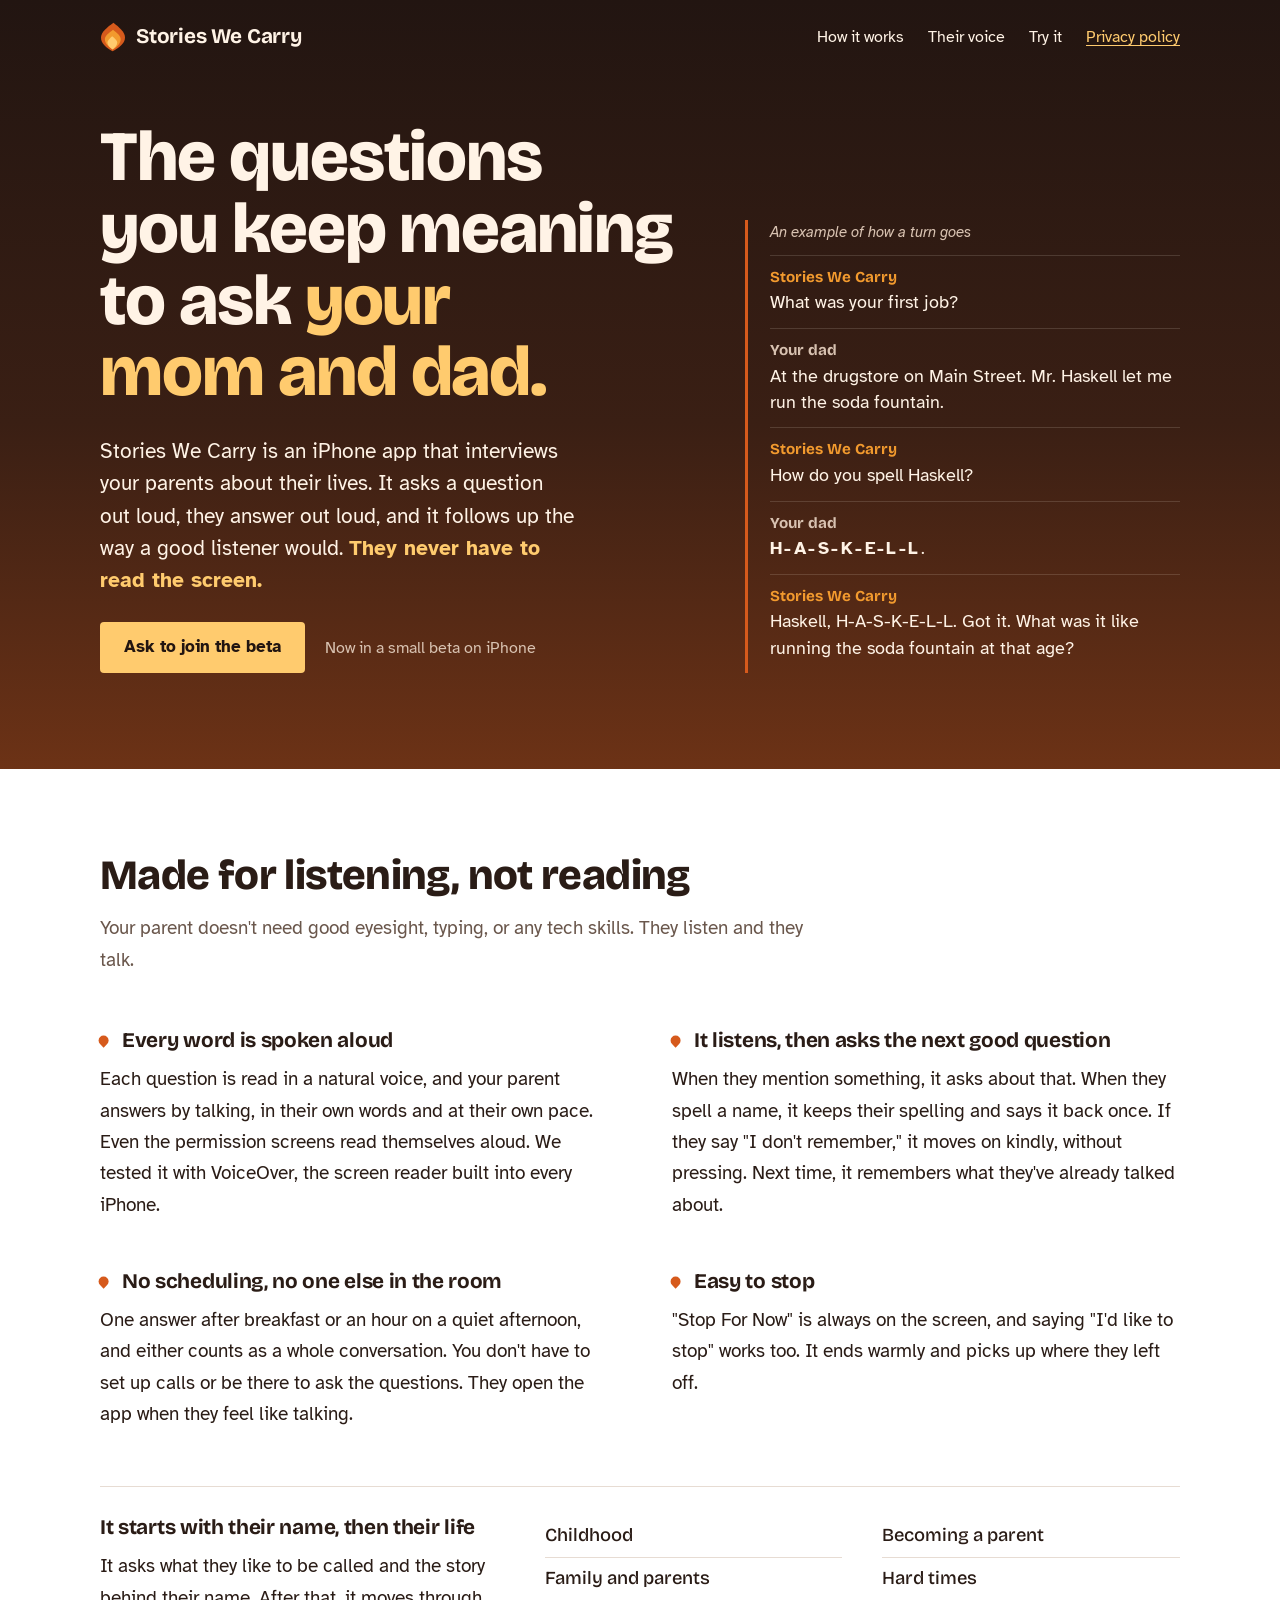
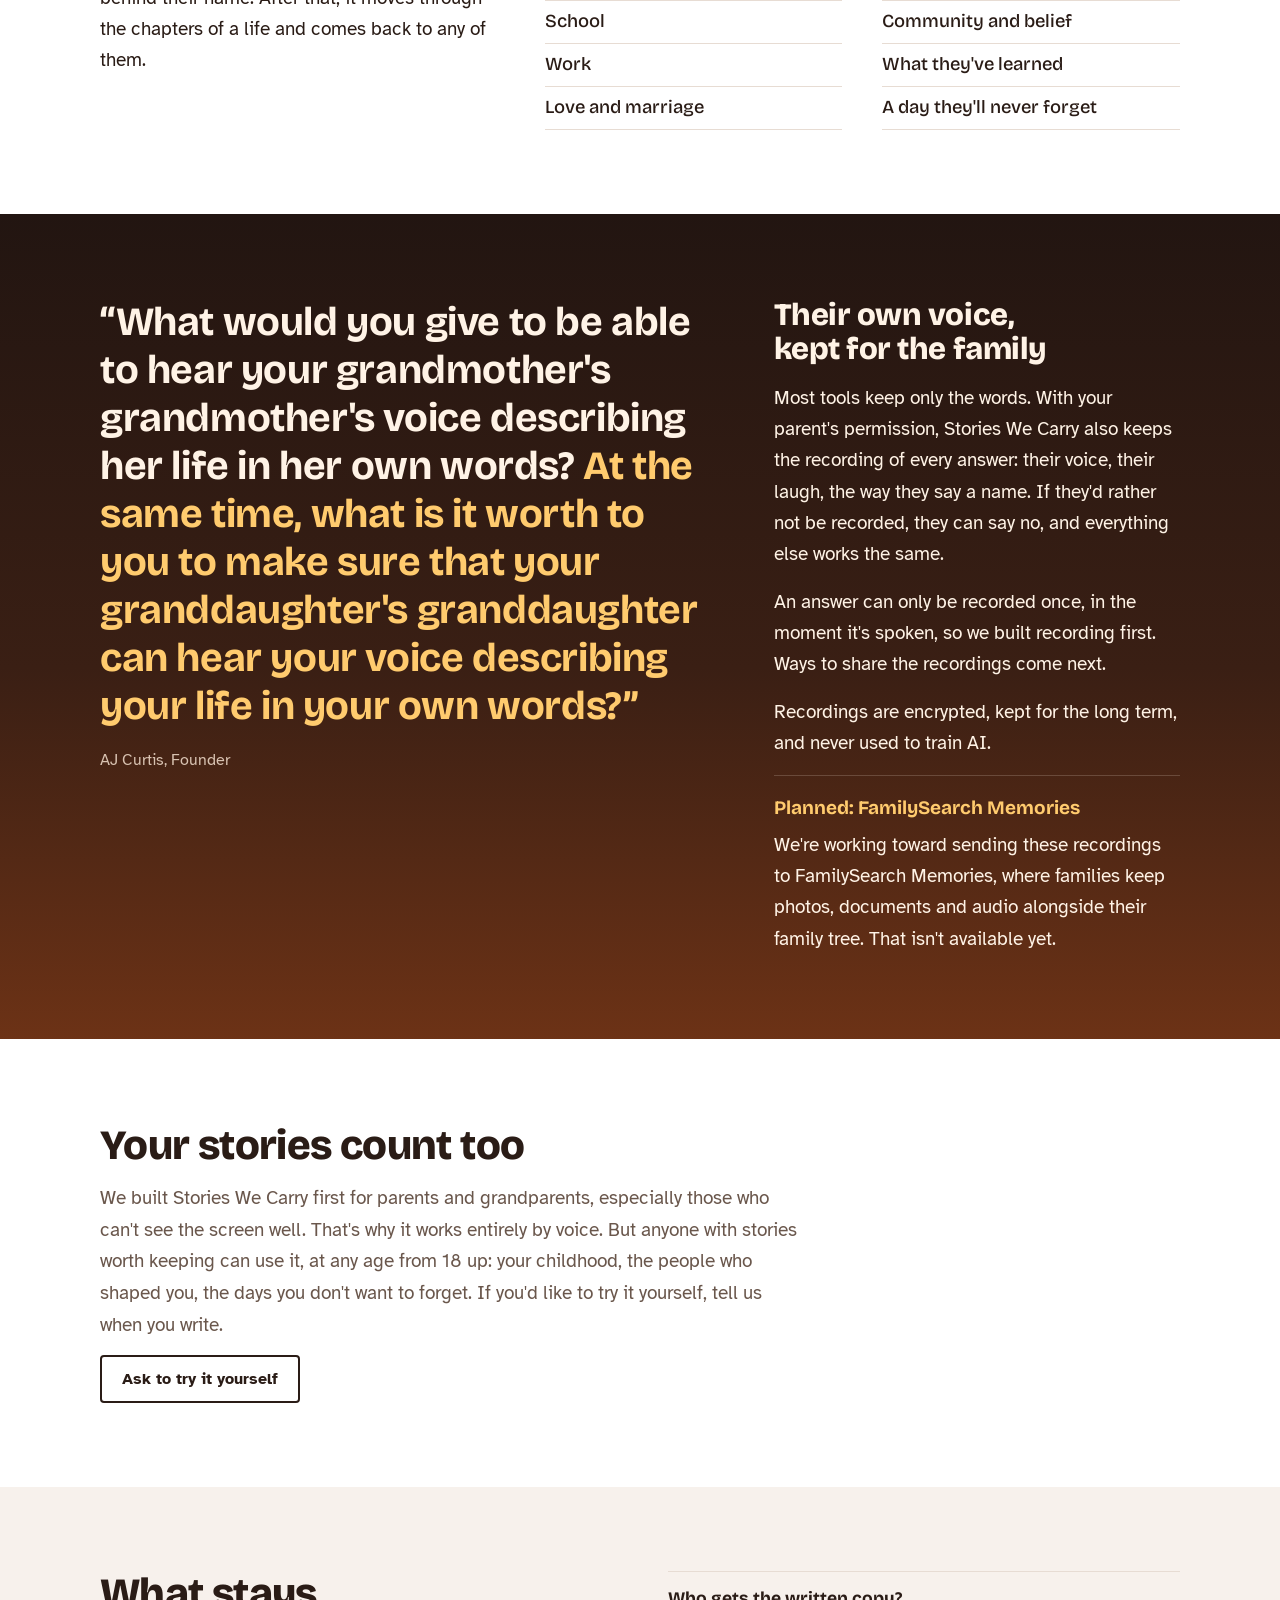
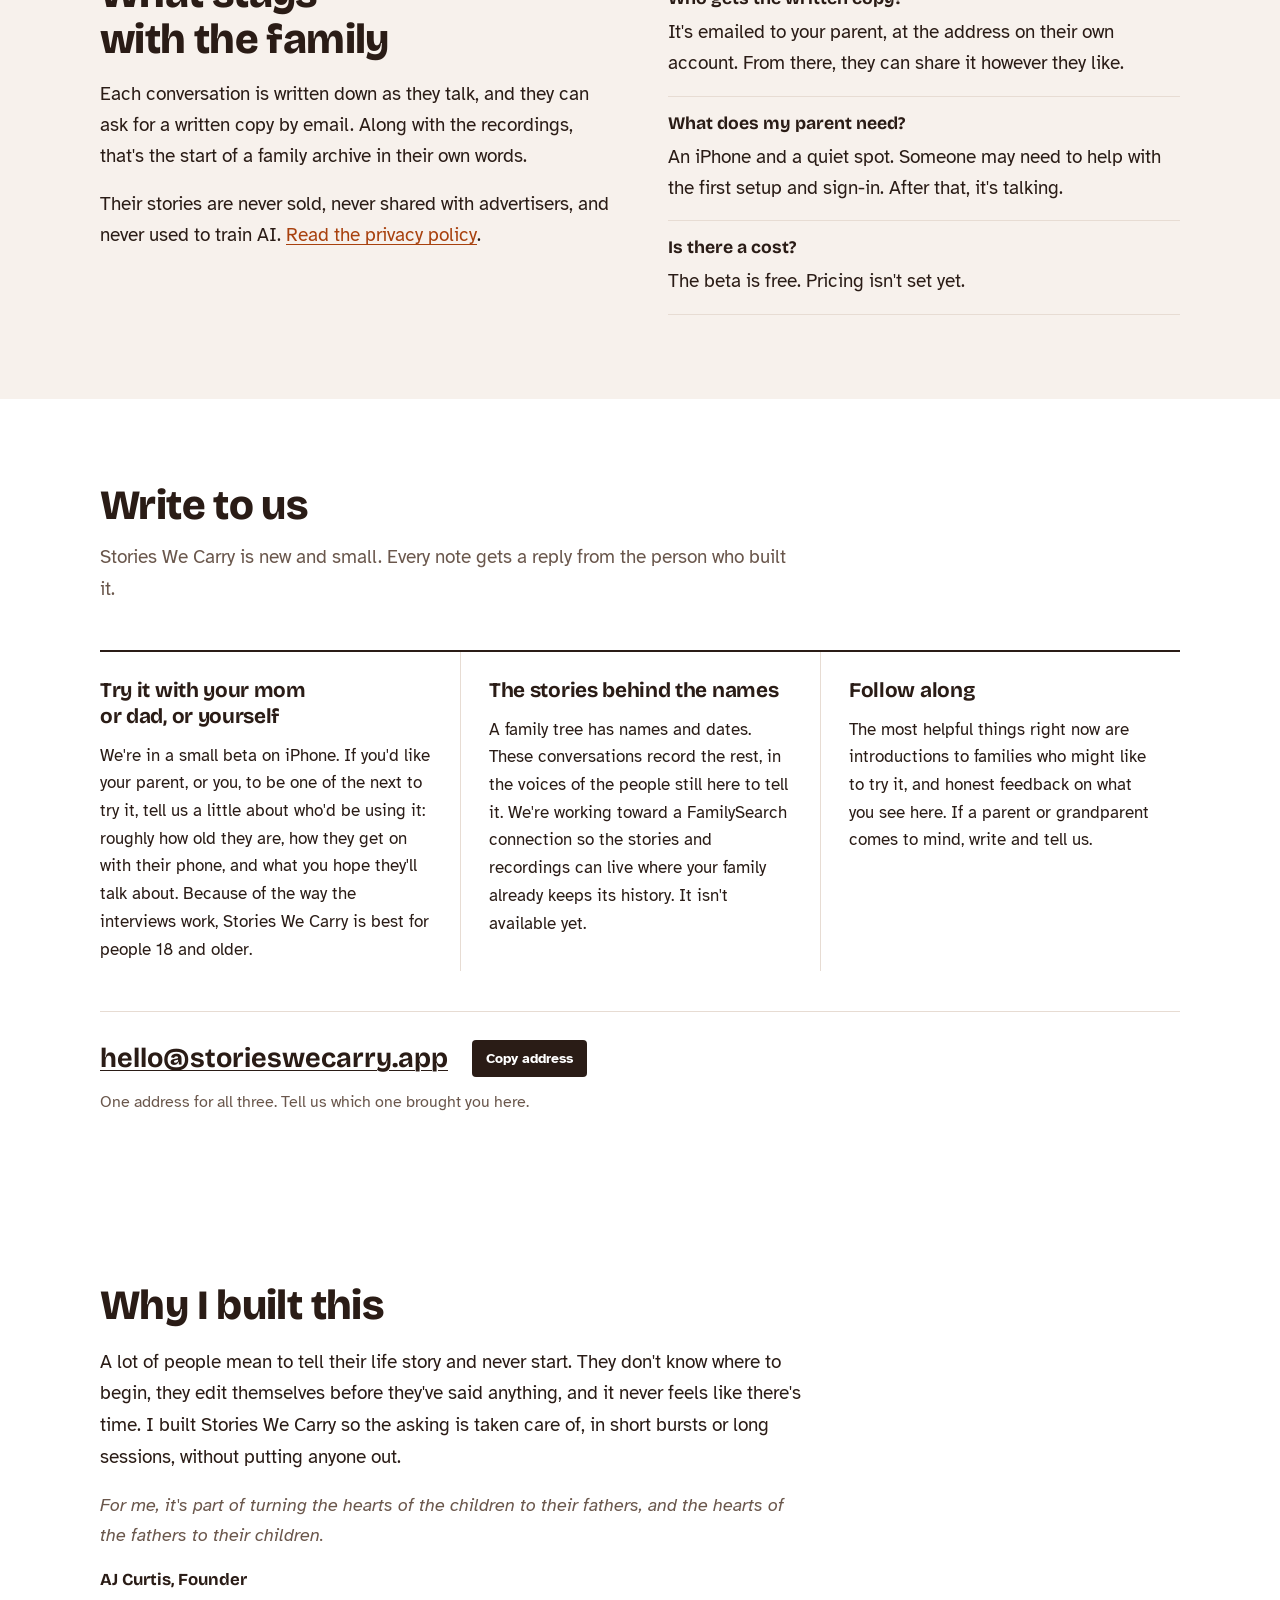
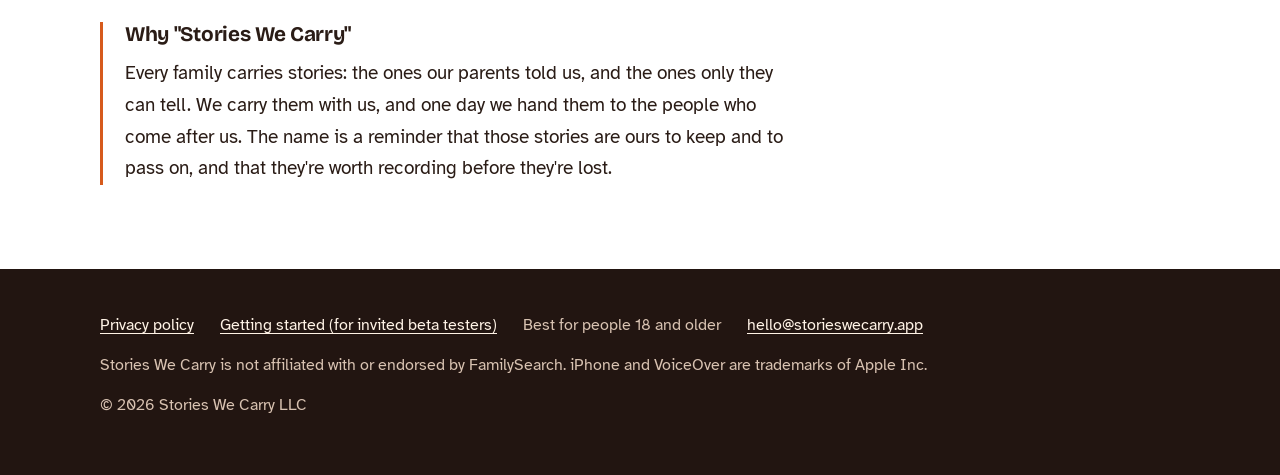
==== index.html @ 987101bb "/start: invitation-first notice at the top; Step 1 waits for the invite; landing link says 'invited'" ====
<!DOCTYPE html>
<html lang="en">
<head>
<meta charset="UTF-8">
<meta name="viewport" content="width=device-width, initial-scale=1, viewport-fit=cover">
<title>Stories We Carry</title>
<meta name="description" content="Stories We Carry is an iPhone app that interviews your parents about their lives, out loud. They answer by talking, and it keeps their stories, and with permission their voice, for the family.">
<meta property="og:title" content="Stories We Carry">
<meta property="og:description" content="Stories We Carry is an iPhone app that interviews your parents about their lives, out loud. They answer by talking, and it keeps their stories, and with permission their voice, for the family.">
<meta property="og:url" content="https://storieswecarry.app/">
<meta property="og:type" content="website">
<meta property="og:site_name" content="Stories We Carry">
<meta property="og:image" content="https://storieswecarry.app/assets/og-image.png">
<meta property="og:image:width" content="1024">
<meta property="og:image:height" content="1024">
<meta property="og:image:alt" content="The Stories We Carry flame">
<meta name="twitter:card" content="summary">
<link rel="apple-touch-icon" href="/assets/og-image.png">
<meta name="theme-color" content="#221511">
<link rel="icon" href="data:image/svg+xml,%3Csvg%20xmlns%3D%22http%3A//www.w3.org/2000/svg%22%20viewBox%3D%220%200%2060%2070%22%3E%3Cpath%20d%3D%22M31%202%20C44%2012%2058%2024%2058%2036%20C58%2050%2044%2060%2029%2068%20C14%2060%202%2050%202%2036%20C2%2024%2017%2012%2031%202Z%22%20fill%3D%22%23D65A1C%22/%3E%3Cpath%20d%3D%22M30%2018%20C39%2025%2048%2032%2048%2040%20C48%2050%2039%2058%2030%2064%20C20%2058%2011%2050%2011%2040%20C11%2032%2021%2025%2030%2018Z%22%20fill%3D%22%23F29A2E%22/%3E%3Cpath%20d%3D%22M28%2033%20C34%2038%2040%2043%2040%2048%20C40%2055%2034%2060%2029%2064%20C23%2060%2017%2055%2017%2048%20C17%2043%2023%2038%2028%2033Z%22%20fill%3D%22%23FFCB6E%22/%3E%3C/svg%3E">
<link rel="preconnect" href="https://fonts.googleapis.com">
<link rel="preconnect" href="https://fonts.gstatic.com" crossorigin>
<link rel="stylesheet" href="https://fonts.googleapis.com/css2?family=Atkinson+Hyperlegible:ital,wght@0,400;0,700;1,400&family=Bricolage+Grotesque:opsz,wght@12..96,500;12..96,700;12..96,800&display=swap">
<link rel="stylesheet" href="/assets/site.css">
</head>
<body>
<a class="skip" href="#main">Skip to main content</a>

<div class="hero dark">
  <header class="top">
    <div class="shell">
      <a class="wordmark" href="https://storieswecarry.app/">
        <svg viewBox="0 0 60 70" aria-hidden="true"><path d="M31 2 C44 12 58 24 58 36 C58 50 44 60 29 68 C14 60 2 50 2 36 C2 24 17 12 31 2Z" fill="#D65A1C"/><path d="M30 18 C39 25 48 32 48 40 C48 50 39 58 30 64 C20 58 11 50 11 40 C11 32 21 25 30 18Z" fill="#F29A2E"/><path d="M28 33 C34 38 40 43 40 48 C40 55 34 60 29 64 C23 60 17 55 17 48 C17 43 23 38 28 33Z" fill="#FFCB6E"/></svg>
        Stories We Carry
      </a>
      <nav aria-label="Site">
        <ul>
          <li><a href="#how">How it works</a></li>
          <li><a href="#voice">Their voice</a></li>
          <li><a href="#try-it">Try it</a></li>
          <li><a class="privacy" href="https://storieswecarry.app/privacy/">Privacy policy</a></li>
        </ul>
      </nav>
    </div>
  </header>

  <section class="shell body" aria-labelledby="hero-h">
    <div class="hero-copy">
      <h1 id="hero-h">The questions you keep meaning to ask <em>your mom and dad.</em></h1>
      <p class="lede">Stories We Carry is an iPhone app that interviews your parents about their lives. It asks a question out loud, they answer out loud, and it follows up the way a good listener would. <strong>They never have to read the screen.</strong></p>
      <div class="cta-row">
        <a class="btn" href="#try-it">Ask to join the beta</a>
        <span class="aside">Now in a small beta on iPhone</span>
      </div>
    </div>

    <figure class="exchange" aria-label="An example of how a conversation goes">
      <figcaption class="cap">An example of how a turn goes</figcaption>
      <div class="turn app"><span class="who">Stories We Carry</span><p class="said">What was your first job?</p></div>
      <div class="turn"><span class="who">Your dad</span><p class="said">At the drugstore on Main Street. Mr. Haskell let me run the soda fountain.</p></div>
      <div class="turn app"><span class="who">Stories We Carry</span><p class="said">How do you spell Haskell?</p></div>
      <div class="turn"><span class="who">Your dad</span><p class="said"><span class="spell">H-A-S-K-E-L-L</span>.</p></div>
      <div class="turn app"><span class="who">Stories We Carry</span><p class="said">Haskell, H-A-S-K-E-L-L. Got it. What was it like running the soda fountain at that age?</p></div>
    </figure>
  </section>
</div>

<main id="main">
  <section class="block" id="how" aria-labelledby="how-h">
    <div class="shell">
      <div class="intro">
        <h2 id="how-h">Made for listening, not reading</h2>
        <p>Your parent doesn't need good eyesight, typing, or any tech skills. They listen and they talk.</p>
      </div>
      <div class="features">
        <div class="feature">
          <h3>Every word is spoken aloud</h3>
          <p>Each question is read in a natural voice, and your parent answers by talking, in their own words and at their own pace. Even the permission screens read themselves aloud. We tested it with VoiceOver, the screen reader built into every iPhone.</p>
        </div>
        <div class="feature">
          <h3>It listens, then asks the next good question</h3>
          <p>When they mention something, it asks about that. When they spell a name, it keeps their spelling and says it back once. If they say "I don't remember," it moves on kindly, without pressing. Next time, it remembers what they've already talked about.</p>
        </div>
        <div class="feature">
          <h3>No scheduling, no one else in the room</h3>
          <p>One answer after breakfast or an hour on a quiet afternoon, and either counts as a whole conversation. You don't have to set up calls or be there to ask the questions. They open the app when they feel like talking.</p>
        </div>
        <div class="feature">
          <h3>Easy to stop</h3>
          <p>"Stop For Now" is always on the screen, and saying "I'd like to stop" works too. It ends warmly and picks up where they left off.</p>
        </div>
      </div>
      <div class="topics">
        <div>
          <h3>It starts with their name, then their life</h3>
          <p>It asks what they like to be called and the story behind their name. After that, it moves through the chapters of a life and comes back to any of them.</p>
        </div>
        <ol aria-label="Conversation topics">
          <li>Childhood</li><li>Family and parents</li><li>School</li><li>Work</li><li>Love and marriage</li><li>Becoming a parent</li><li>Hard times</li><li>Community and belief</li><li>What they've learned</li><li>A day they'll never forget</li>
        </ol>
      </div>
    </div>
  </section>

  <section class="block voice dark" id="voice" aria-labelledby="voice-h">
    <div class="shell">
      <blockquote>
        <p>&ldquo;What would you give to be able to hear your grandmother's grandmother's voice describing her life in her own words? <span>At the same time, what is it worth to you to make sure that your granddaughter's granddaughter can hear your voice describing your life in your own words?&rdquo;</span></p>
        <cite>AJ Curtis, Founder</cite>
      </blockquote>
      <div class="facts">
        <h2 id="voice-h">Their own voice, kept for the family</h2>
        <p>Most tools keep only the words. With your parent's permission, Stories We Carry also keeps the recording of every answer: their voice, their laugh, the way they say a name. If they'd rather not be recorded, they can say no, and everything else works the same.</p>
        <p>An answer can only be recorded once, in the moment it's spoken, so we built recording first. Ways to share the recordings come next.</p>
        <p>Recordings are encrypted, kept for the long term, and never used to train AI.</p>
        <div class="planned">
          <strong>Planned: FamilySearch Memories</strong>
          <p>We're working toward sending these recordings to FamilySearch Memories, where families keep photos, documents and audio alongside their family tree. That isn't available yet.</p>
        </div>
      </div>
    </div>
  </section>

  <section class="block yours" aria-labelledby="yours-h">
    <div class="shell">
      <div class="intro">
        <h2 id="yours-h">Your stories count too</h2>
        <p>We built Stories We Carry first for parents and grandparents, especially those who can't see the screen well. That's why it works entirely by voice. But anyone with stories worth keeping can use it, at any age from 18 up: your childhood, the people who shaped you, the days you don't want to forget. If you'd like to try it yourself, tell us when you write.</p>
        <p><a class="btn-line" href="#try-it">Ask to try it yourself</a></p>
      </div>
    </div>
  </section>

  <section class="block band-warm" aria-labelledby="keep-h">
    <div class="shell split">
      <div>
        <h2 id="keep-h">What stays with the family</h2>
        <p>Each conversation is written down as they talk, and they can ask for a written copy by email. Along with the recordings, that's the start of a family archive in their own words.</p>
        <p>Their stories are never sold, never shared with advertisers, and never used to train AI. <a href="https://storieswecarry.app/privacy/">Read the privacy policy</a>.</p>
      </div>
      <dl class="faq">
        <div><dt>Who gets the written copy?</dt><dd>It's emailed to your parent, at the address on their own account. From there, they can share it however they like.</dd></div>
        <div><dt>What does my parent need?</dt><dd>An iPhone and a quiet spot. Someone may need to help with the first setup and sign-in. After that, it's talking.</dd></div>
        <div><dt>Is there a cost?</dt><dd>The beta is free. Pricing isn't set yet.</dd></div>
      </dl>
    </div>
  </section>

  <section class="block" aria-labelledby="join-h">
    <div class="shell">
      <div class="intro">
        <h2 id="join-h">Write to us</h2>
        <p>Stories We Carry is new and small. Every note gets a reply from the person who built it.</p>
      </div>
      <div class="audiences">
        <article class="aud" id="try-it" aria-labelledby="try-h">
          <h3 id="try-h">Try it with your mom or dad, or yourself</h3>
          <p>We're in a small beta on iPhone. If you'd like your parent, or you, to be one of the next to try it, tell us a little about who'd be using it: roughly how old they are, how they get on with their phone, and what you hope they'll talk about. Because of the way the interviews work, Stories We Carry is best for people 18 and older.</p>
        </article>
        <article class="aud" id="family-history" aria-labelledby="fh-h">
          <h3 id="fh-h">The stories behind the names</h3>
          <p>A family tree has names and dates. These conversations record the rest, in the voices of the people still here to tell it. We're working toward a FamilySearch connection so the stories and recordings can live where your family already keeps its history. It isn't available yet.</p>
        </article>
        <article class="aud" id="follow-along" aria-labelledby="fa-h">
          <h3 id="fa-h">Follow along</h3>
          <p>The most helpful things right now are introductions to families who might like to try it, and honest feedback on what you see here. If a parent or grandparent comes to mind, write and tell us.</p>
        </article>
      </div>
      <div class="contact">
        <a class="addr" href="mailto:hello@storieswecarry.app">hello@storieswecarry.app</a>
        <button type="button" class="copy" id="copy-hello" data-copy="hello@storieswecarry.app">Copy address</button>
        <p class="hint">One address for all three. Tell us which one brought you here.</p>
      </div>
    </div>
  </section>

  <section class="block" aria-labelledby="why-h">
    <div class="shell">
      <div class="note">
        <h2 id="why-h">Why I built this</h2>
        <p>A lot of people mean to tell their life story and never start. They don't know where to begin, they edit themselves before they've said anything, and it never feels like there's time. I built Stories We Carry so the asking is taken care of, in short bursts or long sessions, without putting anyone out.</p>
        <p class="faith">For me, it's part of turning the hearts of the children to their fathers, and the hearts of the fathers to their children.</p>
        <p class="sig">AJ Curtis, Founder</p>
        <div class="name">
          <h3>Why "Stories We Carry"</h3>
          <p>Every family carries stories: the ones our parents told us, and the ones only they can tell. We carry them with us, and one day we hand them to the people who come after us. The name is a reminder that those stories are ours to keep and to pass on, and that they're worth recording before they're lost.</p>
        </div>
      </div>
    </div>
  </section>
</main>

<footer class="site">
  <div class="shell">
    <ul>
      <li><a href="https://storieswecarry.app/privacy/">Privacy policy</a></li>
      <li><a href="https://storieswecarry.app/start/">Getting started (for invited beta testers)</a></li>
      <li>Best for people 18 and older</li>
      <li><a href="mailto:hello@storieswecarry.app">hello@storieswecarry.app</a></li>
    </ul>
    <p>Stories We Carry is not affiliated with or endorsed by FamilySearch. iPhone and VoiceOver are trademarks of Apple Inc.</p>
    <p>© 2026 Stories We Carry LLC</p>
  </div>
</footer>

<script>
(function(){
  document.querySelectorAll('.copy').forEach(function(btn){
    btn.addEventListener('click',function(){
      var text=btn.getAttribute('data-copy');
      function ok(){btn.textContent='Copied';btn.setAttribute('data-done','');setTimeout(function(){btn.textContent='Copy address';btn.removeAttribute('data-done');},2000);}
      function fail(){var a=btn.parentNode.querySelector('.addr');if(!a)return;var r=document.createRange();r.selectNodeContents(a);var s=window.getSelection();s.removeAllRanges();s.addRange(r);btn.textContent='Selected';}
      try{if(navigator.clipboard&&navigator.clipboard.writeText){navigator.clipboard.writeText(text).then(ok,fail);}else{fail();}}catch(e){fail();}
    });
  });
})();
</script>
</body>
</html>
---- assets/site.css ----
/* Layout: the app icon's world. Dark ember bands (hero, voice, footer) around plain white reading sections; one committed look in every theme. */
:root{
  --espresso:#221511; --rust:#8E3F17; --ember:#D65A1C; --amber:#F29A2E; --glow:#FFCB6E;
  --paper:#FFFFFF; --ink:#2A1C16; --muted:#6A574C; --rule:#E7DCD3; --warm:#F7F1EC;
  --on-dark:#FFF3E6; --on-dark-muted:#D8C2B1; --link:#A8410E;
  --display:"Bricolage Grotesque","Avenir Next","Segoe UI",system-ui,sans-serif;
  --body:"Atkinson Hyperlegible",system-ui,-apple-system,"Segoe UI",sans-serif;
  color-scheme:light;
}
*{box-sizing:border-box}
html{scroll-behavior:smooth}
body{margin:0;background:var(--paper);color:var(--ink);font:400 1.1875rem/1.65 var(--body);-webkit-text-size-adjust:100%}
a{color:var(--link);text-underline-offset:3px;text-decoration-thickness:1px}
a:hover{text-decoration-thickness:2px}
:focus-visible{outline:3px solid var(--amber);outline-offset:3px;border-radius:3px}
h1,h2,h3{font-family:var(--display);margin:0;text-wrap:balance;letter-spacing:-.015em;color:var(--ink)}
h1{font-size:clamp(2.5rem,6vw,4.4rem);line-height:1.02;font-weight:800}
h2{font-size:clamp(1.8rem,3.4vw,2.6rem);line-height:1.1;font-weight:800}
h3{font-size:1.3rem;line-height:1.25;font-weight:700}
p{margin:0}
.skip{position:absolute;left:16px;top:-60px;background:var(--glow);color:var(--espresso);padding:10px 14px;border-radius:4px;font-weight:700;z-index:10}
.skip:focus{top:12px}
.shell{max-width:1120px;margin:0 auto;padding-inline:20px}
section.block{padding-block:84px}

/* dark bands take the icon's gradient */
.dark{background:linear-gradient(180deg,var(--espresso) 0%,#3A1F14 55%,var(--rust) 130%);color:var(--on-dark)}
.dark h1,.dark h2,.dark h3{color:var(--on-dark)}
.dark a{color:var(--glow)}

/* header sits inside the hero band */
header.top .shell{display:flex;flex-wrap:wrap;align-items:center;justify-content:space-between;gap:14px 28px;padding-block:22px}
.wordmark{display:inline-flex;align-items:center;gap:10px;font:700 1.3rem/1 var(--display);color:var(--on-dark);text-decoration:none;letter-spacing:-.01em}
.dark a.wordmark{color:var(--on-dark)}
.wordmark svg{width:26px;height:30px;flex:none}
nav ul{list-style:none;margin:0;padding:0;display:flex;flex-wrap:wrap;gap:6px 24px;font-size:1rem}
header.top nav a{color:var(--on-dark);text-decoration:none}
header.top nav a:hover{text-decoration:underline}
header.top nav a.privacy{color:var(--glow);text-decoration:underline}

/* hero */
.hero .shell.body{display:grid;grid-template-columns:minmax(0,1.15fr) minmax(0,.85fr);gap:56px;align-items:end;padding-block:48px 96px}
.hero-copy{display:flex;flex-direction:column;gap:26px;min-width:0}
.hero h1 em{font-style:normal;color:var(--glow)}
.lede{font-size:1.3rem;line-height:1.55;color:var(--on-dark);max-width:34ch}
.lede strong{color:var(--glow)}
.cta-row{display:flex;flex-wrap:wrap;gap:12px 20px;align-items:center}
.btn{display:inline-block;background:var(--glow);color:var(--espresso);font:700 1.05rem/1 var(--body);padding:17px 24px;border-radius:4px;text-decoration:none}
.dark a.btn{color:var(--espresso)}
.btn:hover{background:#FFD98F;text-decoration:none}
.aside{color:var(--on-dark-muted);font-size:1rem}

/* the spoken exchange: a transcript, lines ruled like a notebook */
.exchange{margin:0;display:flex;flex-direction:column;min-width:0;border-left:3px solid var(--ember);padding-left:22px}
.exchange .cap{font-size:.95rem;color:var(--on-dark-muted);font-style:italic;padding-bottom:10px}
.turn{padding-block:12px;border-top:1px solid rgba(255,243,230,.14);display:flex;flex-direction:column;gap:2px}
.who{font:700 .95rem/1.3 var(--display);color:var(--on-dark-muted)}
.app .who{color:var(--amber)}
.said{font-size:1.1rem;line-height:1.5;color:var(--on-dark)}
.spell{font-weight:700;letter-spacing:.14em}

/* how it works */
.intro{display:flex;flex-direction:column;gap:14px;max-width:44rem}
.intro p{color:var(--muted);font-size:1.2rem}
.features{display:grid;grid-template-columns:repeat(2,minmax(0,1fr));gap:48px 64px;margin-top:52px}
.feature{display:flex;flex-direction:column;gap:10px;min-width:0}
.feature h3{display:flex;gap:12px;align-items:baseline}
.feature h3::before{content:"";flex:none;width:10px;height:10px;border-radius:50% 50% 50% 0;transform:rotate(-45deg) translateY(-2px);background:var(--ember)}
.feature p{max-width:62ch}
.topics{margin-top:56px;border-top:1px solid var(--rule);padding-top:28px;display:grid;grid-template-columns:minmax(0,1fr) minmax(0,1.6fr);gap:20px 48px}
.topics > div{display:flex;flex-direction:column;gap:10px;min-width:0}
.topics p{max-width:40ch}
.topics ol{margin:0;padding:0;list-style:none;columns:2;column-gap:40px;font:500 1.15rem/1.3 var(--display)}
.topics li{padding-block:9px;border-bottom:1px solid var(--rule);break-inside:avoid}

/* voice */
.voice .shell{display:grid;grid-template-columns:minmax(0,1.2fr) minmax(0,.8fr);gap:64px;align-items:start}
.voice blockquote{margin:0;display:flex;flex-direction:column;gap:20px;min-width:0}
.voice blockquote p{font:700 clamp(1.7rem,3.3vw,2.5rem)/1.2 var(--display);color:var(--on-dark);text-wrap:pretty;letter-spacing:-.01em}
.voice blockquote p span{color:var(--glow)}
.voice cite{font:400 1rem/1.3 var(--body);font-style:normal;color:var(--on-dark-muted)}
.voice .facts{display:flex;flex-direction:column;gap:16px;min-width:0}
.voice .facts h2{font-size:clamp(1.5rem,2.6vw,1.95rem)}
.voice .facts p{color:var(--on-dark)}
.planned{border-top:1px solid rgba(255,243,230,.18);padding-top:16px;display:flex;flex-direction:column;gap:6px}
.planned strong{font-family:var(--display);color:var(--glow)}

/* archive / faq */
.split{display:grid;grid-template-columns:minmax(0,1fr) minmax(0,1fr);gap:56px}
.split > div{display:flex;flex-direction:column;gap:16px;min-width:0}
dl.faq{margin:0;display:flex;flex-direction:column}
dl.faq > div{padding-block:16px;border-top:1px solid var(--rule)}
dl.faq > div:last-child{border-bottom:1px solid var(--rule)}
dl.faq dt{font:700 1.1rem/1.3 var(--display)}
dl.faq dd{margin:6px 0 0}

/* get involved */
.involve{background:var(--warm)}
.audiences{display:grid;grid-template-columns:repeat(3,minmax(0,1fr));margin-top:44px;border-top:2px solid var(--ink)}
.aud{padding:26px 28px 8px 0;display:flex;flex-direction:column;gap:12px;min-width:0;scroll-margin-top:24px}
.aud + .aud{padding-left:28px;border-left:1px solid var(--rule)}
.aud:target h3{background:linear-gradient(transparent 60%,rgba(242,154,46,.35) 60%)}
.aud p{font-size:1.05rem}
.contact{margin-top:40px;padding-top:28px;border-top:1px solid var(--rule);display:flex;flex-wrap:wrap;gap:12px 24px;align-items:center}
.contact .addr{font:700 clamp(1.3rem,2.6vw,1.7rem)/1.2 var(--display);color:var(--ink);word-break:break-all}
.copy{font:700 .9rem/1 var(--body);background:var(--ink);color:var(--paper);border:0;border-radius:4px;padding:11px 14px;cursor:pointer}
.copy[data-done]{background:var(--ember)}
.contact .hint{color:var(--muted);font-size:1rem;flex-basis:100%}

/* founder note */
.note{max-width:44rem;display:flex;flex-direction:column;gap:18px}
.note p{font-size:1.2rem}
.note .sig{font:700 1.05rem/1.3 var(--display)}
.note .faith{color:var(--muted);font-style:italic;font-size:1.12rem}
.name{margin-top:14px;border-left:3px solid var(--ember);padding-left:22px;display:flex;flex-direction:column;gap:10px}

/* footer */
footer.site{background:var(--espresso);color:var(--on-dark-muted);padding-block:44px 56px;font-size:.98rem}
footer.site .shell{display:flex;flex-direction:column;gap:14px}
footer.site ul{list-style:none;margin:0;padding:0;display:flex;flex-wrap:wrap;gap:8px 26px}
footer.site a{color:var(--on-dark)}

@media (max-width:860px){
  .hero .shell.body,.split,.voice .shell,.topics{grid-template-columns:1fr}
  .hero .shell.body{gap:44px;padding-block:28px 64px}
  .features{grid-template-columns:1fr;gap:36px}
  .audiences{grid-template-columns:1fr}
  .aud,.aud + .aud{padding:24px 0 16px;border-left:0}
  .aud + .aud{border-top:1px solid var(--rule)}
  section.block{padding-block:60px}
}
@media (max-width:480px){
  body{font-size:1.125rem}
  .shell{padding-inline:16px}
  .topics ol{columns:1}
}
@media (prefers-reduced-motion:reduce){html{scroll-behavior:auto}}

/* "your stories" + alternating warm bands */
.band-warm{background:var(--warm)}
.btn-line{display:inline-block;border:2px solid var(--ink);color:var(--ink);font:700 1rem/1 var(--body);padding:14px 20px;border-radius:4px;text-decoration:none}
.btn-line:hover{background:var(--ink);color:var(--paper)}

/* plain reading pages: /start/ and /privacy/ */
.slim .shell{padding-block:18px}
.doc{max-width:44rem;margin:0 auto;padding:56px 20px 80px;display:flex;flex-direction:column;gap:18px}
.doc h1{font-size:clamp(2rem,4.6vw,2.8rem)}
.doc h2{font-size:clamp(1.4rem,2.6vw,1.75rem);margin-top:26px}
.doc .sub{color:var(--muted);font-style:italic}
.doc ol,.doc ul{margin:0;padding-left:1.4rem;display:flex;flex-direction:column;gap:10px}
.doc li::marker{color:var(--ember);font-weight:700}
.doc .box{background:var(--warm);border-left:4px solid var(--ember);border-radius:0 6px 6px 0;padding:6px 22px 18px;display:flex;flex-direction:column;gap:12px}
.doc .box h2{margin-top:14px}
.doc .stop{border:3px solid var(--ember);border-radius:8px;background:var(--warm);padding:6px 22px 20px;display:flex;flex-direction:column;gap:12px}
.doc .stop h2{margin-top:14px;color:var(--rust)}
.doc .stop .stop-addr{font-size:1.3rem;font-weight:700;overflow-wrap:anywhere}
@media (max-width:480px){.doc{padding:40px 16px 64px}}
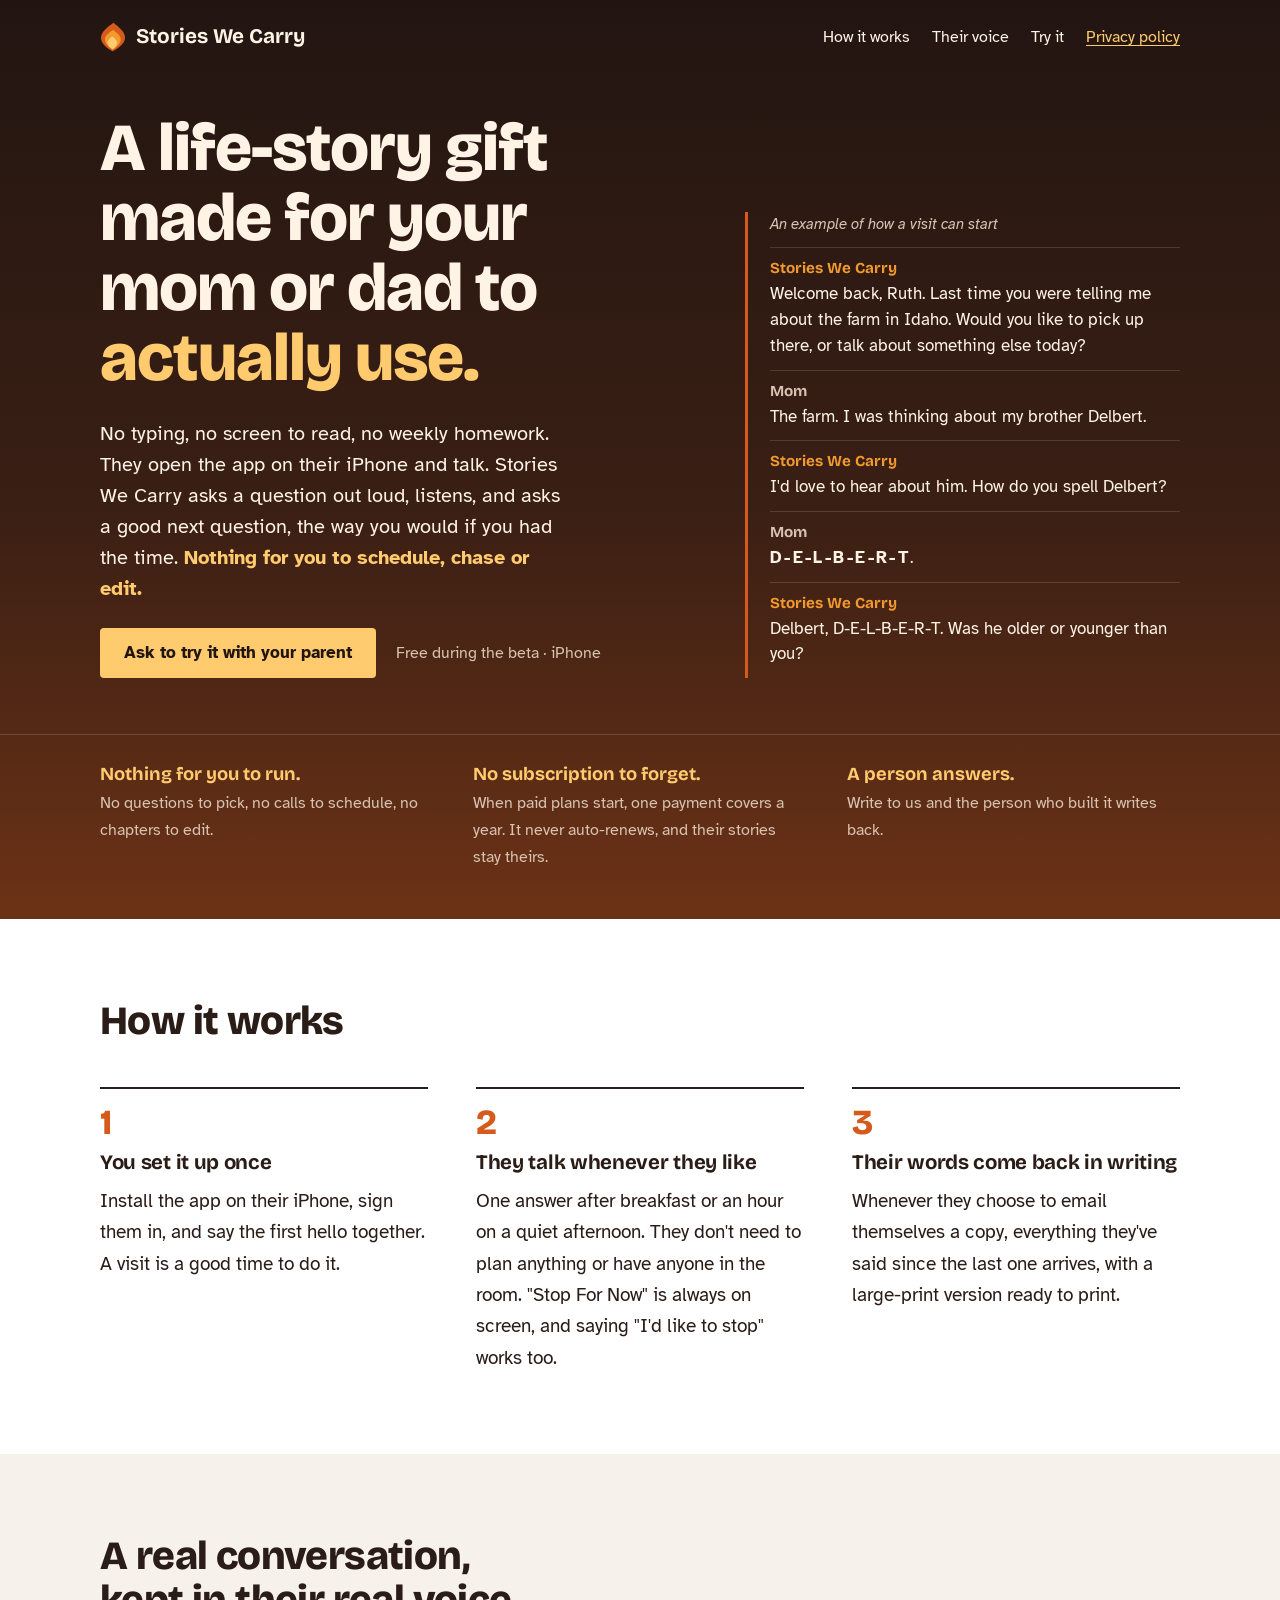
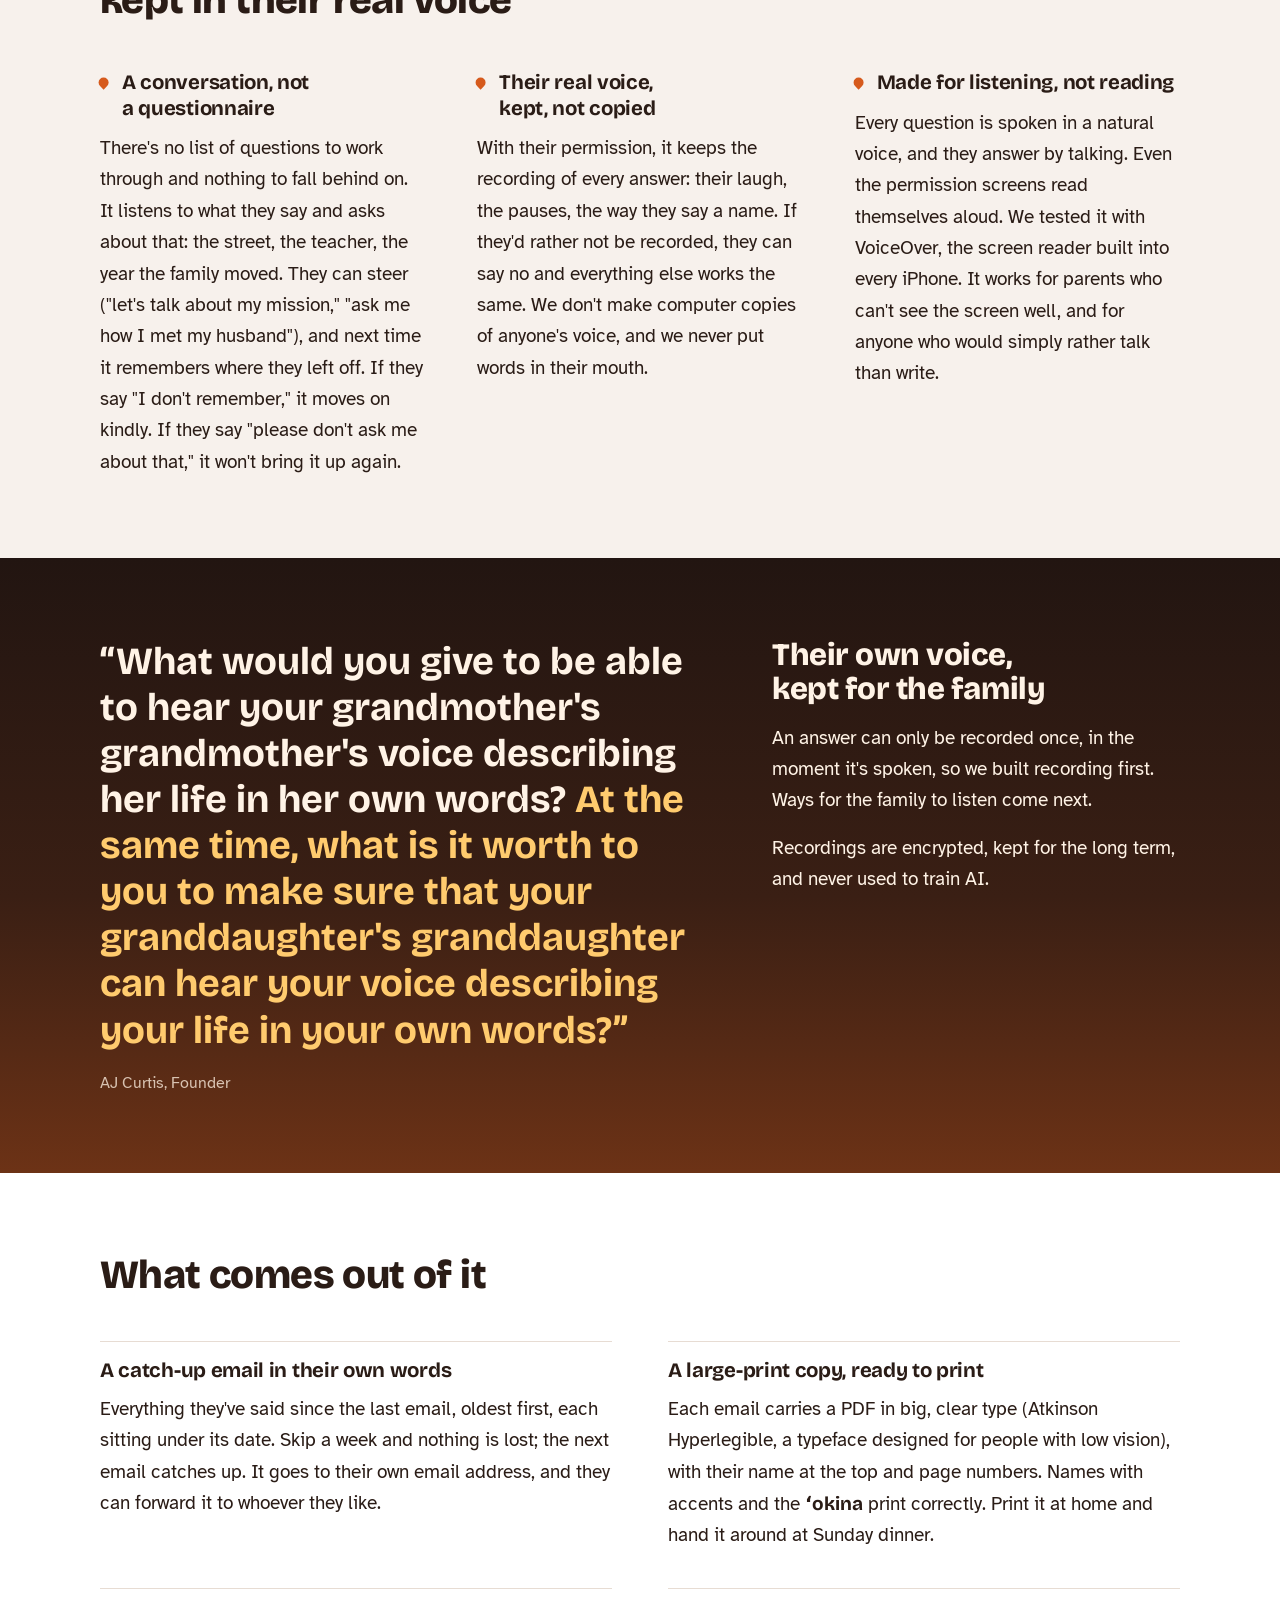
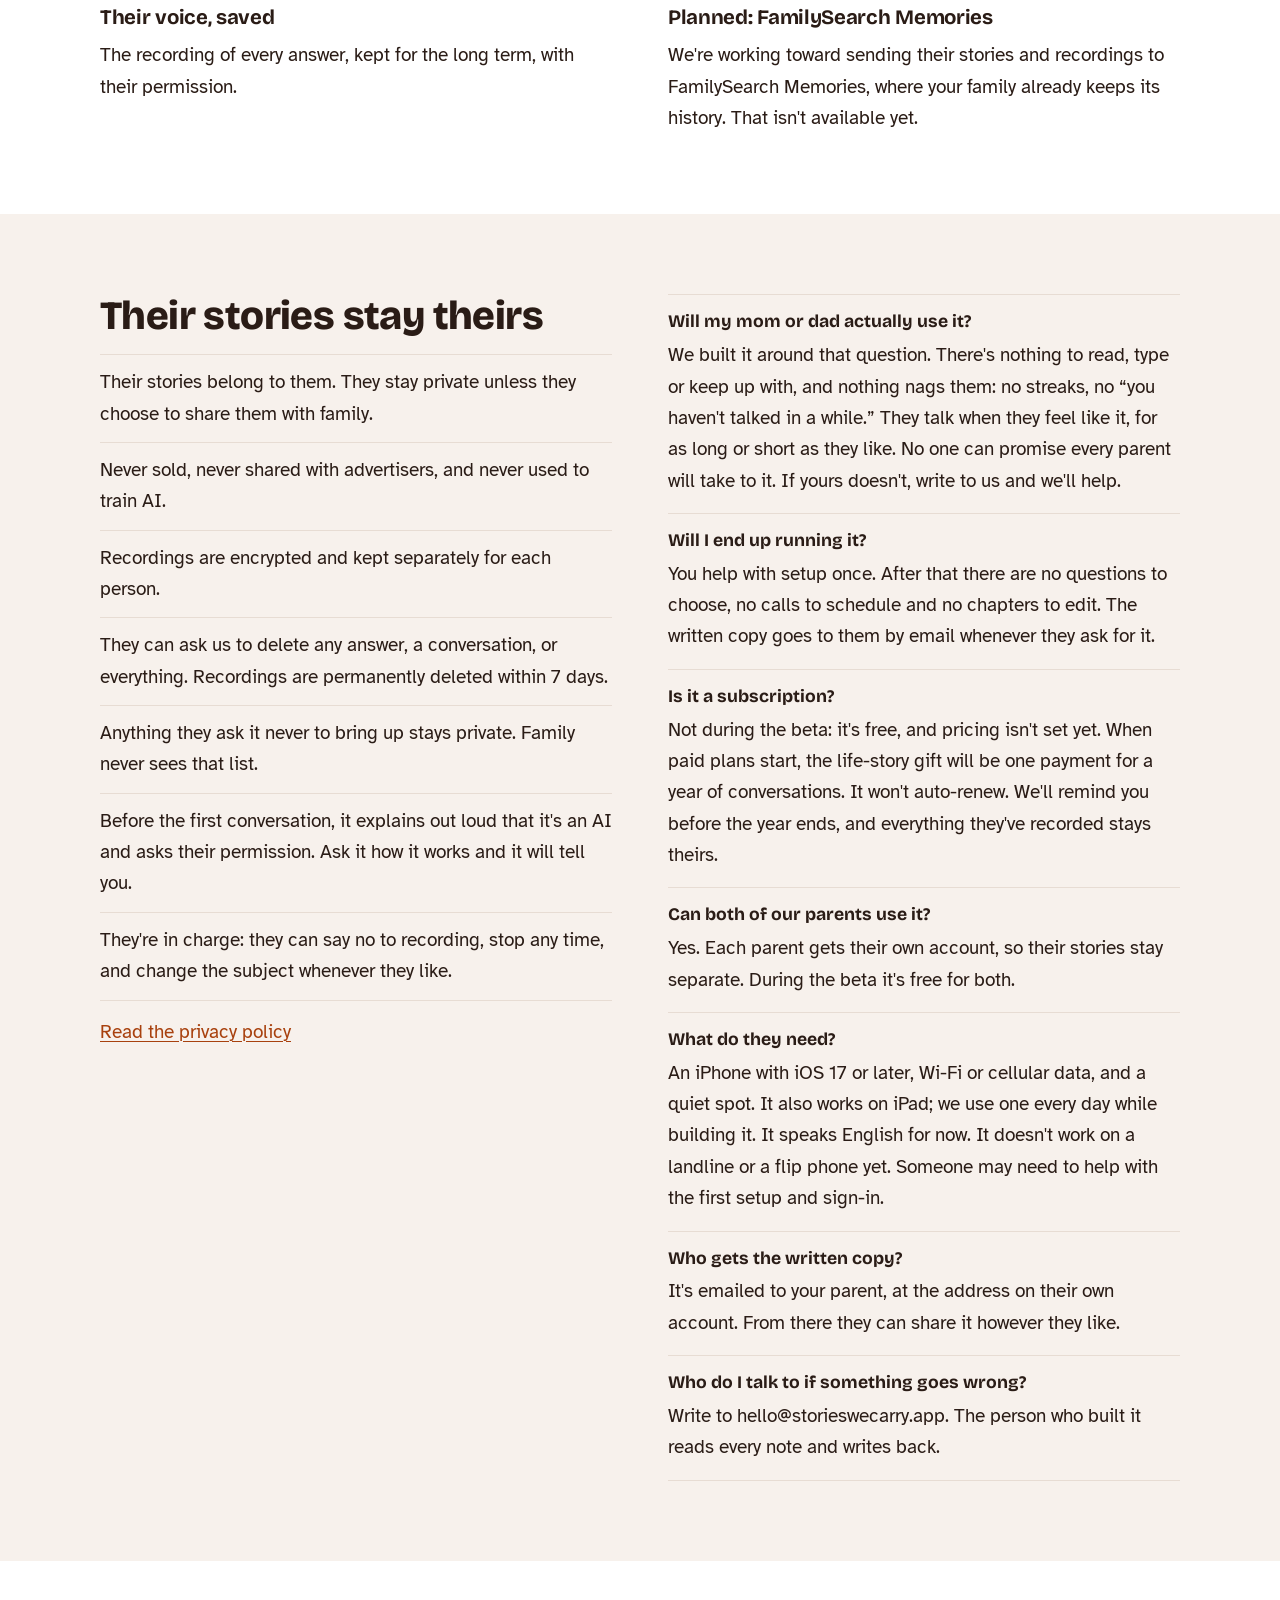
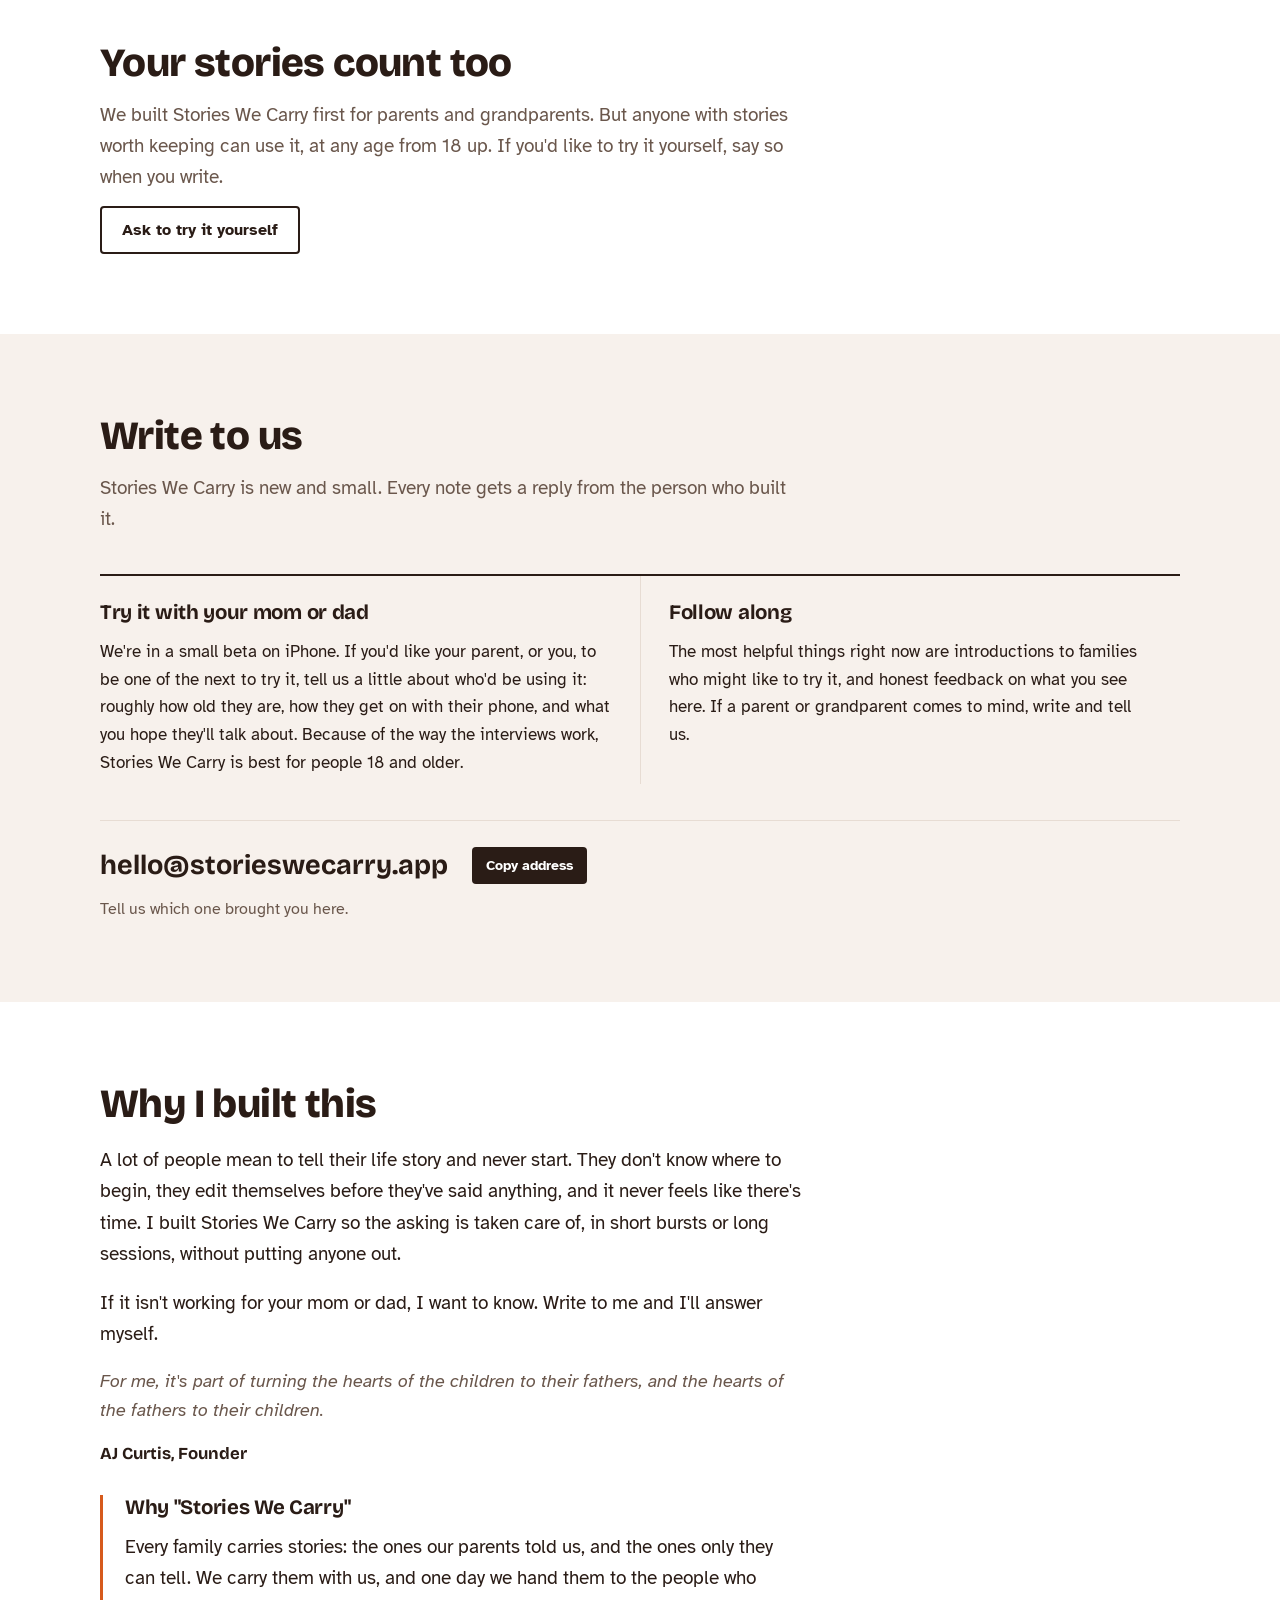
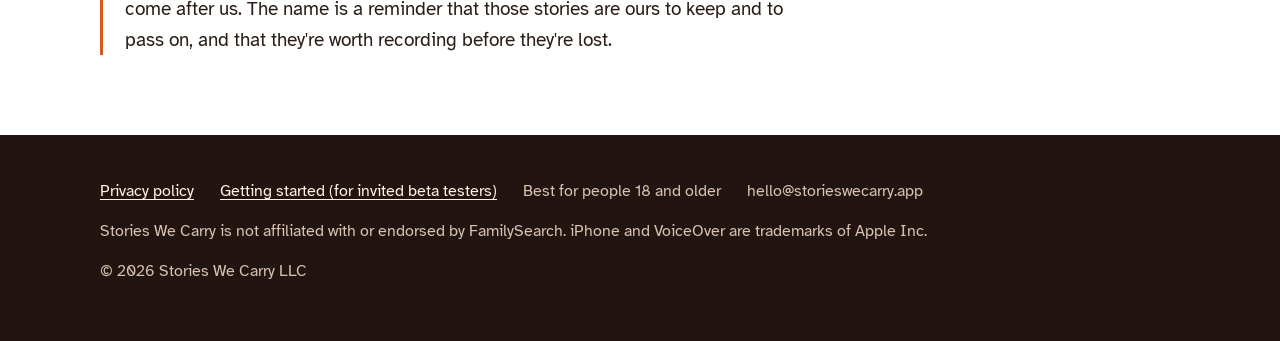
==== commit 2e23f406: "Landing page v2" ====
--- a/index.html
+++ b/index.html
@@ -21,15 +21,148 @@
 <link rel="preconnect" href="https://fonts.googleapis.com">
 <link rel="preconnect" href="https://fonts.gstatic.com" crossorigin>
 <link rel="stylesheet" href="https://fonts.googleapis.com/css2?family=Atkinson+Hyperlegible:ital,wght@0,400;0,700;1,400&family=Bricolage+Grotesque:opsz,wght@12..96,500;12..96,700;12..96,800&display=swap">
-<link rel="stylesheet" href="/assets/site.css">
+<style>
+/* Layout: the live site's look (app-icon ember bands around white reading sections), one committed light look. */
+:root{
+  --espresso:#221511; --rust:#8E3F17; --ember:#D65A1C; --amber:#F29A2E; --glow:#FFCB6E;
+  --paper:#FFFFFF; --ink:#2A1C16; --muted:#6A574C; --rule:#E7DCD3; --warm:#F7F1EC;
+  --on-dark:#FFF3E6; --on-dark-muted:#D8C2B1; --link:#A8410E;
+  --display:"Bricolage Grotesque","Avenir Next","Segoe UI",system-ui,sans-serif;
+  --body:"Atkinson Hyperlegible",system-ui,-apple-system,"Segoe UI",sans-serif;
+  color-scheme:light;
+}
+*{box-sizing:border-box}
+html{scroll-behavior:smooth}
+body{margin:0;background:var(--paper);color:var(--ink);font:400 1.1875rem/1.65 var(--body);-webkit-text-size-adjust:100%}
+a{color:var(--link);text-underline-offset:3px;text-decoration-thickness:1px}
+:focus-visible{outline:3px solid var(--amber);outline-offset:3px;border-radius:3px}
+h1,h2,h3{font-family:var(--display);margin:0;text-wrap:balance;letter-spacing:-.015em;color:var(--ink)}
+h1{font-size:clamp(2.3rem,6vw,4.2rem);line-height:1.04;font-weight:800}
+h2{font-size:clamp(1.7rem,3.4vw,2.5rem);line-height:1.1;font-weight:800}
+h3{font-size:1.28rem;line-height:1.25;font-weight:700}
+p{margin:0}
+.shell{max-width:1120px;margin:0 auto;padding-inline:20px}
+section.block{padding-block:80px}
+
+
+.dark{background:linear-gradient(180deg,var(--espresso) 0%,#3A1F14 55%,var(--rust) 130%);color:var(--on-dark)}
+.dark h1,.dark h2,.dark h3{color:var(--on-dark)}
+.dark a{color:var(--glow)}
+
+header.top .shell{display:flex;flex-wrap:wrap;align-items:center;justify-content:space-between;gap:14px 28px;padding-block:22px}
+.wordmark{display:inline-flex;align-items:center;gap:10px;font:700 1.3rem/1 var(--display);color:var(--on-dark);text-decoration:none}
+.dark a.wordmark{color:var(--on-dark)}
+.wordmark svg{width:26px;height:30px;flex:none}
+nav ul{list-style:none;margin:0;padding:0;display:flex;flex-wrap:wrap;gap:6px 22px;font-size:1rem}
+header.top nav a{color:var(--on-dark);text-decoration:none}
+header.top nav a.privacy{color:var(--glow);text-decoration:underline}
+
+.hero .shell.body{display:grid;grid-template-columns:minmax(0,1.15fr) minmax(0,.85fr);gap:56px;align-items:end;padding-block:40px 56px}
+.hero-copy{display:flex;flex-direction:column;gap:24px;min-width:0}
+.hero h1 em{font-style:normal;color:var(--glow)}
+.lede{font-size:1.25rem;line-height:1.55;color:var(--on-dark);max-width:36ch}
+.lede strong{color:var(--glow)}
+.cta-row{display:flex;flex-wrap:wrap;gap:12px 20px;align-items:center}
+.btn{display:inline-block;background:var(--glow);color:var(--espresso);font:700 1.05rem/1 var(--body);padding:17px 24px;border-radius:4px;text-decoration:none}
+.dark a.btn{color:var(--espresso)}
+.aside{color:var(--on-dark-muted);font-size:1rem}
+
+.promises{border-top:1px solid rgba(255,243,230,.16)}
+.promises ul{list-style:none;margin:0 auto;padding:0 20px;display:grid;grid-template-columns:repeat(3,minmax(0,1fr));gap:20px 40px;padding-block:28px 48px}
+.promises li{display:flex;flex-direction:column;gap:4px;min-width:0}
+.promises b{font:700 1.15rem/1.25 var(--display);color:var(--glow)}
+.promises span{color:var(--on-dark-muted);font-size:1.02rem}
+
+.exchange{margin:0;display:flex;flex-direction:column;min-width:0;border-left:3px solid var(--ember);padding-left:22px}
+.exchange .cap{font-size:.95rem;color:var(--on-dark-muted);font-style:italic;padding-bottom:10px}
+.turn{padding-block:11px;border-top:1px solid rgba(255,243,230,.14);display:flex;flex-direction:column;gap:2px}
+.who{font:700 .95rem/1.3 var(--display);color:var(--on-dark-muted)}
+.app .who{color:var(--amber)}
+.said{font-size:1.08rem;line-height:1.5;color:var(--on-dark)}
+.spell{font-weight:700;letter-spacing:.14em}
+
+.intro{display:flex;flex-direction:column;gap:14px;max-width:44rem}
+.intro p{color:var(--muted);font-size:1.18rem}
+ol.steps{list-style:none;margin:44px 0 0;padding:0;display:grid;grid-template-columns:repeat(3,minmax(0,1fr));gap:36px 48px;counter-reset:s}
+ol.steps li{display:flex;flex-direction:column;gap:10px;min-width:0;counter-increment:s;border-top:2px solid var(--ink);padding-top:16px}
+ol.steps li::before{content:counter(s);font:800 2.2rem/1 var(--display);color:var(--ember)}
+
+.features{display:grid;grid-template-columns:repeat(3,minmax(0,1fr));gap:40px 52px;margin-top:48px}
+.feature{display:flex;flex-direction:column;gap:12px;min-width:0}
+.feature h3{display:flex;gap:12px;align-items:baseline}
+.feature h3::before{content:"";flex:none;width:10px;height:10px;border-radius:50% 50% 50% 0;transform:rotate(-45deg) translateY(-2px);background:var(--ember)}
+
+.voice .shell{display:grid;grid-template-columns:minmax(0,1.2fr) minmax(0,.8fr);gap:60px;align-items:start}
+.voice blockquote{margin:0;display:flex;flex-direction:column;gap:20px;min-width:0}
+.voice blockquote p{font:700 clamp(1.6rem,3.2vw,2.4rem)/1.2 var(--display);color:var(--on-dark);text-wrap:pretty}
+.voice blockquote p span{color:var(--glow)}
+.voice cite{font:400 1rem/1.3 var(--body);font-style:normal;color:var(--on-dark-muted)}
+.voice .facts{display:flex;flex-direction:column;gap:16px;min-width:0}
+.voice .facts h2{font-size:clamp(1.5rem,2.6vw,1.95rem)}
+.planned{border-top:1px solid rgba(255,243,230,.18);padding-top:16px;display:flex;flex-direction:column;gap:6px}
+.planned strong{font-family:var(--display);color:var(--glow)}
+
+.gets{display:grid;grid-template-columns:repeat(2,minmax(0,1fr));gap:36px 56px;margin-top:44px}
+.gets > div{display:flex;flex-direction:column;gap:10px;min-width:0;padding-top:16px;border-top:1px solid var(--rule)}
+.okina{font-family:var(--display);font-weight:700}
+
+.split{display:grid;grid-template-columns:minmax(0,1fr) minmax(0,1fr);gap:56px}
+.split > div{display:flex;flex-direction:column;gap:16px;min-width:0}
+ul.trust{margin:0;padding:0;list-style:none;display:flex;flex-direction:column}
+ul.trust li{padding-block:12px;border-top:1px solid var(--rule)}
+ul.trust li:last-child{border-bottom:1px solid var(--rule)}
+dl.faq{margin:0;display:flex;flex-direction:column}
+dl.faq > div{padding-block:16px;border-top:1px solid var(--rule);display:flex;flex-direction:column;gap:6px}
+dl.faq > div:last-child{border-bottom:1px solid var(--rule)}
+dl.faq dt{font:700 1.1rem/1.3 var(--display)}
+dl.faq dd{margin:0;display:flex;flex-direction:column;gap:10px}
+
+.band-warm{background:var(--warm)}
+.btn-line{display:inline-block;border:2px solid var(--ink);color:var(--ink);font:700 1rem/1 var(--body);padding:14px 20px;border-radius:4px;text-decoration:none}
+.audiences{display:grid;grid-template-columns:repeat(2,minmax(0,1fr));margin-top:40px;border-top:2px solid var(--ink)}
+.aud{padding:24px 28px 8px 0;display:flex;flex-direction:column;gap:12px;min-width:0}
+.aud + .aud{padding-left:28px;border-left:1px solid var(--rule)}
+.aud p{font-size:1.05rem}
+.contact{margin-top:36px;padding-top:26px;border-top:1px solid var(--rule);display:flex;flex-wrap:wrap;gap:12px 24px;align-items:center}
+.contact .addr{font:700 clamp(1.25rem,2.6vw,1.7rem)/1.2 var(--display);color:var(--ink);overflow-wrap:anywhere;user-select:all}
+.copy{font:700 .9rem/1 var(--body);background:var(--ink);color:var(--paper);border:0;border-radius:4px;padding:11px 14px;cursor:pointer}
+.contact .hint{color:var(--muted);font-size:1rem;flex-basis:100%}
+
+.note{max-width:44rem;display:flex;flex-direction:column;gap:18px}
+.note p{font-size:1.18rem}
+.note .sig{font:700 1.05rem/1.3 var(--display)}
+.note .faith{color:var(--muted);font-style:italic;font-size:1.1rem}
+.name{margin-top:12px;border-left:3px solid var(--ember);padding-left:22px;display:flex;flex-direction:column;gap:10px}
+
+footer.site{background:var(--espresso);color:var(--on-dark-muted);padding-block:44px 56px;font-size:.98rem}
+footer.site .shell{display:flex;flex-direction:column;gap:14px}
+footer.site ul{list-style:none;margin:0;padding:0;display:flex;flex-wrap:wrap;gap:8px 26px}
+footer.site a{color:var(--on-dark)}
+
+@media (max-width:860px){
+  .hero .shell.body,.split,.voice .shell{grid-template-columns:1fr}
+  .hero .shell.body{gap:40px;padding-block:24px 44px}
+  .features,ol.steps,.gets,.promises ul{grid-template-columns:1fr}
+  .audiences{grid-template-columns:1fr}
+  .aud,.aud + .aud{padding:22px 0 14px;border-left:0}
+  .aud + .aud{border-top:1px solid var(--rule)}
+  section.block{padding-block:56px}
+}
+@media (max-width:480px){
+  body{font-size:1.125rem}
+  .shell{padding-inline:16px}
+}
+@media (prefers-reduced-motion:reduce){html{scroll-behavior:auto}}
+.skip{position:absolute;left:16px;top:-60px;background:var(--glow);color:var(--espresso);padding:10px 14px;border-radius:4px;font-weight:700;z-index:10}
+.skip:focus{top:12px}
+</style>
 </head>
 <body>
 <a class="skip" href="#main">Skip to main content</a>
-
 <div class="hero dark">
   <header class="top">
     <div class="shell">
-      <a class="wordmark" href="https://storieswecarry.app/">
+      <a class="wordmark" href="#top" id="top">
         <svg viewBox="0 0 60 70" aria-hidden="true"><path d="M31 2 C44 12 58 24 58 36 C58 50 44 60 29 68 C14 60 2 50 2 36 C2 24 17 12 31 2Z" fill="#D65A1C"/><path d="M30 18 C39 25 48 32 48 40 C48 50 39 58 30 64 C20 58 11 50 11 40 C11 32 21 25 30 18Z" fill="#F29A2E"/><path d="M28 33 C34 38 40 43 40 48 C40 55 34 60 29 64 C23 60 17 55 17 48 C17 43 23 38 28 33Z" fill="#FFCB6E"/></svg>
         Stories We Carry
       </a>
@@ -46,58 +179,67 @@
 
   <section class="shell body" aria-labelledby="hero-h">
     <div class="hero-copy">
-      <h1 id="hero-h">The questions you keep meaning to ask <em>your mom and dad.</em></h1>
-      <p class="lede">Stories We Carry is an iPhone app that interviews your parents about their lives. It asks a question out loud, they answer out loud, and it follows up the way a good listener would. <strong>They never have to read the screen.</strong></p>
+      <div class="hv" data-hv="1">
+        <h1 id="hero-h">A life-story gift made for your mom or dad to <em>actually use.</em></h1>
+      </div>
+      <p class="lede hv" data-hv="1">No typing, no screen to read, no weekly homework. They open the app on their iPhone and talk. Stories We Carry asks a question out loud, listens, and asks a good next question, the way you would if you had the time. <strong>Nothing for you to schedule, chase or edit.</strong></p>
       <div class="cta-row">
-        <a class="btn" href="#try-it">Ask to join the beta</a>
-        <span class="aside">Now in a small beta on iPhone</span>
-      </div>
-    </div>
-
-    <figure class="exchange" aria-label="An example of how a conversation goes">
-      <figcaption class="cap">An example of how a turn goes</figcaption>
-      <div class="turn app"><span class="who">Stories We Carry</span><p class="said">What was your first job?</p></div>
-      <div class="turn"><span class="who">Your dad</span><p class="said">At the drugstore on Main Street. Mr. Haskell let me run the soda fountain.</p></div>
-      <div class="turn app"><span class="who">Stories We Carry</span><p class="said">How do you spell Haskell?</p></div>
-      <div class="turn"><span class="who">Your dad</span><p class="said"><span class="spell">H-A-S-K-E-L-L</span>.</p></div>
-      <div class="turn app"><span class="who">Stories We Carry</span><p class="said">Haskell, H-A-S-K-E-L-L. Got it. What was it like running the soda fountain at that age?</p></div>
+        <a class="btn" href="#try-it">Ask to try it with your parent</a>
+        <span class="aside">Free during the beta · iPhone</span>
+      </div>
+    </div>
+
+    <figure class="exchange" aria-label="An example of how a visit can start">
+      <figcaption class="cap">An example of how a visit can start</figcaption>
+      <div class="turn app"><span class="who">Stories We Carry</span><p class="said">Welcome back, Ruth. Last time you were telling me about the farm in Idaho. Would you like to pick up there, or talk about something else today?</p></div>
+      <div class="turn"><span class="who">Mom</span><p class="said">The farm. I was thinking about my brother Delbert.</p></div>
+      <div class="turn app"><span class="who">Stories We Carry</span><p class="said">I'd love to hear about him. How do you spell Delbert?</p></div>
+      <div class="turn"><span class="who">Mom</span><p class="said"><span class="spell">D-E-L-B-E-R-T</span>.</p></div>
+      <div class="turn app"><span class="who">Stories We Carry</span><p class="said">Delbert, D-E-L-B-E-R-T. Was he older or younger than you?</p></div>
     </figure>
   </section>
+
+  <div class="promises">
+    <ul class="shell">
+      <li><b>Nothing for you to run.</b><span>No questions to pick, no calls to schedule, no chapters to edit.</span></li>
+      <li><b>No subscription to forget.</b><span>When paid plans start, one payment covers a year. It never auto-renews, and their stories stay theirs.</span></li>
+      <li><b>A person answers.</b><span>Write to us and the person who built it writes back.</span></li>
+    </ul>
+  </div>
 </div>
 
 <main id="main">
   <section class="block" id="how" aria-labelledby="how-h">
     <div class="shell">
       <div class="intro">
-        <h2 id="how-h">Made for listening, not reading</h2>
-        <p>Your parent doesn't need good eyesight, typing, or any tech skills. They listen and they talk.</p>
+        <h2 id="how-h">How it works</h2>
+      </div>
+      <ol class="steps">
+        <li><h3>You set it up once</h3><p>Install the app on their iPhone, sign them in, and say the first hello together. A visit is a good time to do it.</p></li>
+        <li><h3>They talk whenever they like</h3><p>One answer after breakfast or an hour on a quiet afternoon. They don't need to plan anything or have anyone in the room. "Stop For Now" is always on screen, and saying "I'd like to stop" works too.</p></li>
+        <li><h3>Their words come back in writing</h3><p>Whenever they choose to email themselves a copy, everything they've said since the last one arrives, with a large-print version ready to print.</p></li>
+      </ol>
+    </div>
+  </section>
+
+  <section class="block band-warm" aria-labelledby="diff-h">
+    <div class="shell">
+      <div class="intro">
+        <h2 id="diff-h">A real conversation, kept in their real voice</h2>
       </div>
       <div class="features">
         <div class="feature">
-          <h3>Every word is spoken aloud</h3>
-          <p>Each question is read in a natural voice, and your parent answers by talking, in their own words and at their own pace. Even the permission screens read themselves aloud. We tested it with VoiceOver, the screen reader built into every iPhone.</p>
+          <h3>A conversation, not a questionnaire</h3>
+          <p>There's no list of questions to work through and nothing to fall behind on. It listens to what they say and asks about that: the street, the teacher, the year the family moved. They can steer ("let's talk about my mission," "ask me how I met my husband"), and next time it remembers where they left off. If they say "I don't remember," it moves on kindly. If they say "please don't ask me about that," it won't bring it up again.</p>
         </div>
         <div class="feature">
-          <h3>It listens, then asks the next good question</h3>
-          <p>When they mention something, it asks about that. When they spell a name, it keeps their spelling and says it back once. If they say "I don't remember," it moves on kindly, without pressing. Next time, it remembers what they've already talked about.</p>
+          <h3>Their real voice, kept, not copied</h3>
+          <p>With their permission, it keeps the recording of every answer: their laugh, the pauses, the way they say a name. If they'd rather not be recorded, they can say no and everything else works the same. We don't make computer copies of anyone's voice, and we never put words in their mouth.</p>
         </div>
         <div class="feature">
-          <h3>No scheduling, no one else in the room</h3>
-          <p>One answer after breakfast or an hour on a quiet afternoon, and either counts as a whole conversation. You don't have to set up calls or be there to ask the questions. They open the app when they feel like talking.</p>
-        </div>
-        <div class="feature">
-          <h3>Easy to stop</h3>
-          <p>"Stop For Now" is always on the screen, and saying "I'd like to stop" works too. It ends warmly and picks up where they left off.</p>
-        </div>
-      </div>
-      <div class="topics">
-        <div>
-          <h3>It starts with their name, then their life</h3>
-          <p>It asks what they like to be called and the story behind their name. After that, it moves through the chapters of a life and comes back to any of them.</p>
-        </div>
-        <ol aria-label="Conversation topics">
-          <li>Childhood</li><li>Family and parents</li><li>School</li><li>Work</li><li>Love and marriage</li><li>Becoming a parent</li><li>Hard times</li><li>Community and belief</li><li>What they've learned</li><li>A day they'll never forget</li>
-        </ol>
+          <h3>Made for listening, not reading</h3>
+          <p>Every question is spoken in a natural voice, and they answer by talking. Even the permission screens read themselves aloud. We tested it with VoiceOver, the screen reader built into every iPhone. It works for parents who can't see the screen well, and for anyone who would simply rather talk than write.</p>
+        </div>
       </div>
     </div>
   </section>
@@ -110,43 +252,76 @@
       </blockquote>
       <div class="facts">
         <h2 id="voice-h">Their own voice, kept for the family</h2>
-        <p>Most tools keep only the words. With your parent's permission, Stories We Carry also keeps the recording of every answer: their voice, their laugh, the way they say a name. If they'd rather not be recorded, they can say no, and everything else works the same.</p>
-        <p>An answer can only be recorded once, in the moment it's spoken, so we built recording first. Ways to share the recordings come next.</p>
+        <p>An answer can only be recorded once, in the moment it's spoken, so we built recording first. Ways for the family to listen come next.</p>
         <p>Recordings are encrypted, kept for the long term, and never used to train AI.</p>
-        <div class="planned">
-          <strong>Planned: FamilySearch Memories</strong>
-          <p>We're working toward sending these recordings to FamilySearch Memories, where families keep photos, documents and audio alongside their family tree. That isn't available yet.</p>
-        </div>
-      </div>
-    </div>
-  </section>
-
-  <section class="block yours" aria-labelledby="yours-h">
-    <div class="shell">
-      <div class="intro">
-        <h2 id="yours-h">Your stories count too</h2>
-        <p>We built Stories We Carry first for parents and grandparents, especially those who can't see the screen well. That's why it works entirely by voice. But anyone with stories worth keeping can use it, at any age from 18 up: your childhood, the people who shaped you, the days you don't want to forget. If you'd like to try it yourself, tell us when you write.</p>
-        <p><a class="btn-line" href="#try-it">Ask to try it yourself</a></p>
-      </div>
-    </div>
-  </section>
-
-  <section class="block band-warm" aria-labelledby="keep-h">
+      </div>
+    </div>
+  </section>
+
+  <section class="block" aria-labelledby="gets-h">
+    <div class="shell">
+      <div class="intro">
+        <h2 id="gets-h">What comes out of it</h2>
+      </div>
+      <div class="gets">
+        <div>
+          <h3>A catch-up email in their own words</h3>
+          <p>Everything they've said since the last email, oldest first, each sitting under its date. Skip a week and nothing is lost; the next email catches up. It goes to their own email address, and they can forward it to whoever they like.</p>
+        </div>
+        <div>
+          <h3>A large-print copy, ready to print</h3>
+          <p>Each email carries a PDF in big, clear type (Atkinson Hyperlegible, a typeface designed for people with low vision), with their name at the top and page numbers. Names with accents and the <span class="okina">ʻokina</span> print correctly. Print it at home and hand it around at Sunday dinner.</p>
+        </div>
+        <div>
+          <h3>Their voice, saved</h3>
+          <p>The recording of every answer, kept for the long term, with their permission.</p>
+        </div>
+        <div id="family-history">
+          <h3>Planned: FamilySearch Memories</h3>
+          <p>We're working toward sending their stories and recordings to FamilySearch Memories, where your family already keeps its history. That isn't available yet.</p>
+        </div>
+      </div>
+    </div>
+  </section>
+
+  <section class="block band-warm" aria-labelledby="trust-h">
     <div class="shell split">
       <div>
-        <h2 id="keep-h">What stays with the family</h2>
-        <p>Each conversation is written down as they talk, and they can ask for a written copy by email. Along with the recordings, that's the start of a family archive in their own words.</p>
-        <p>Their stories are never sold, never shared with advertisers, and never used to train AI. <a href="https://storieswecarry.app/privacy/">Read the privacy policy</a>.</p>
+        <h2 id="trust-h">Their stories stay theirs</h2>
+        <ul class="trust">
+          <li>Their stories belong to them. They stay private unless they choose to share them with family.</li>
+          <li>Never sold, never shared with advertisers, and never used to train AI.</li>
+          <li>Recordings are encrypted and kept separately for each person.</li>
+          <li>They can ask us to delete any answer, a conversation, or everything. Recordings are permanently deleted within 7 days.</li>
+          <li>Anything they ask it never to bring up stays private. Family never sees that list.</li>
+          <li>Before the first conversation, it explains out loud that it's an AI and asks their permission. Ask it how it works and it will tell you.</li>
+          <li>They're in charge: they can say no to recording, stop any time, and change the subject whenever they like.</li>
+        </ul>
+        <p><a href="https://storieswecarry.app/privacy/">Read the privacy policy</a></p>
       </div>
       <dl class="faq">
-        <div><dt>Who gets the written copy?</dt><dd>It's emailed to your parent, at the address on their own account. From there, they can share it however they like.</dd></div>
-        <div><dt>What does my parent need?</dt><dd>An iPhone and a quiet spot. Someone may need to help with the first setup and sign-in. After that, it's talking.</dd></div>
-        <div><dt>Is there a cost?</dt><dd>The beta is free. Pricing isn't set yet.</dd></div>
+        <div><dt>Will my mom or dad actually use it?</dt><dd><p>We built it around that question. There's nothing to read, type or keep up with, and nothing nags them: no streaks, no &ldquo;you haven't talked in a while.&rdquo; They talk when they feel like it, for as long or short as they like. No one can promise every parent will take to it. If yours doesn't, write to us and we'll help.</p></dd></div>
+        <div><dt>Will I end up running it?</dt><dd><p>You help with setup once. After that there are no questions to choose, no calls to schedule and no chapters to edit. The written copy goes to them by email whenever they ask for it.</p></dd></div>
+        <div><dt>Is it a subscription?</dt><dd><p>Not during the beta: it's free, and pricing isn't set yet. When paid plans start, the life-story gift will be one payment for a year of conversations. It won't auto-renew. We'll remind you before the year ends, and everything they've recorded stays theirs.</p></dd></div>
+        <div><dt>Can both of our parents use it?</dt><dd><p>Yes. Each parent gets their own account, so their stories stay separate. During the beta it's free for both.</p></dd></div>
+        <div><dt>What do they need?</dt><dd><p>An iPhone with iOS 17 or later, Wi-Fi or cellular data, and a quiet spot. It also works on iPad; we use one every day while building it. It speaks English for now. It doesn't work on a landline or a flip phone yet. Someone may need to help with the first setup and sign-in.</p></dd></div>
+        <div><dt>Who gets the written copy?</dt><dd><p>It's emailed to your parent, at the address on their own account. From there they can share it however they like.</p></dd></div>
+        <div><dt>Who do I talk to if something goes wrong?</dt><dd><p>Write to hello@storieswecarry.app. The person who built it reads every note and writes back.</p></dd></div>
       </dl>
     </div>
   </section>
 
-  <section class="block" aria-labelledby="join-h">
+  <section class="block" aria-labelledby="yours-h">
+    <div class="shell">
+      <div class="intro">
+        <h2 id="yours-h">Your stories count too</h2>
+        <p>We built Stories We Carry first for parents and grandparents. But anyone with stories worth keeping can use it, at any age from 18 up. If you'd like to try it yourself, say so when you write.</p>
+        <p><a class="btn-line" href="#try-it">Ask to try it yourself</a></p>
+      </div>
+    </div>
+  </section>
+
+  <section class="block band-warm" aria-labelledby="join-h">
     <div class="shell">
       <div class="intro">
         <h2 id="join-h">Write to us</h2>
@@ -154,12 +329,8 @@
       </div>
       <div class="audiences">
         <article class="aud" id="try-it" aria-labelledby="try-h">
-          <h3 id="try-h">Try it with your mom or dad, or yourself</h3>
+          <h3 id="try-h">Try it with your mom or dad</h3>
           <p>We're in a small beta on iPhone. If you'd like your parent, or you, to be one of the next to try it, tell us a little about who'd be using it: roughly how old they are, how they get on with their phone, and what you hope they'll talk about. Because of the way the interviews work, Stories We Carry is best for people 18 and older.</p>
-        </article>
-        <article class="aud" id="family-history" aria-labelledby="fh-h">
-          <h3 id="fh-h">The stories behind the names</h3>
-          <p>A family tree has names and dates. These conversations record the rest, in the voices of the people still here to tell it. We're working toward a FamilySearch connection so the stories and recordings can live where your family already keeps its history. It isn't available yet.</p>
         </article>
         <article class="aud" id="follow-along" aria-labelledby="fa-h">
           <h3 id="fa-h">Follow along</h3>
@@ -167,9 +338,9 @@
         </article>
       </div>
       <div class="contact">
-        <a class="addr" href="mailto:hello@storieswecarry.app">hello@storieswecarry.app</a>
-        <button type="button" class="copy" id="copy-hello" data-copy="hello@storieswecarry.app">Copy address</button>
-        <p class="hint">One address for all three. Tell us which one brought you here.</p>
+        <span class="addr" id="addr">hello@storieswecarry.app</span>
+        <button type="button" class="copy" id="copy-hello">Copy address</button>
+        <p class="hint">Tell us which one brought you here.</p>
       </div>
     </div>
   </section>
@@ -179,6 +350,7 @@
       <div class="note">
         <h2 id="why-h">Why I built this</h2>
         <p>A lot of people mean to tell their life story and never start. They don't know where to begin, they edit themselves before they've said anything, and it never feels like there's time. I built Stories We Carry so the asking is taken care of, in short bursts or long sessions, without putting anyone out.</p>
+        <p>If it isn't working for your mom or dad, I want to know. Write to me and I'll answer myself.</p>
         <p class="faith">For me, it's part of turning the hearts of the children to their fathers, and the hearts of the fathers to their children.</p>
         <p class="sig">AJ Curtis, Founder</p>
         <div class="name">
@@ -196,7 +368,7 @@
       <li><a href="https://storieswecarry.app/privacy/">Privacy policy</a></li>
       <li><a href="https://storieswecarry.app/start/">Getting started (for invited beta testers)</a></li>
       <li>Best for people 18 and older</li>
-      <li><a href="mailto:hello@storieswecarry.app">hello@storieswecarry.app</a></li>
+      <li>hello@storieswecarry.app</li>
     </ul>
     <p>Stories We Carry is not affiliated with or endorsed by FamilySearch. iPhone and VoiceOver are trademarks of Apple Inc.</p>
     <p>© 2026 Stories We Carry LLC</p>
@@ -205,13 +377,11 @@
 
 <script>
 (function(){
-  document.querySelectorAll('.copy').forEach(function(btn){
-    btn.addEventListener('click',function(){
-      var text=btn.getAttribute('data-copy');
-      function ok(){btn.textContent='Copied';btn.setAttribute('data-done','');setTimeout(function(){btn.textContent='Copy address';btn.removeAttribute('data-done');},2000);}
-      function fail(){var a=btn.parentNode.querySelector('.addr');if(!a)return;var r=document.createRange();r.selectNodeContents(a);var s=window.getSelection();s.removeAllRanges();s.addRange(r);btn.textContent='Selected';}
-      try{if(navigator.clipboard&&navigator.clipboard.writeText){navigator.clipboard.writeText(text).then(ok,fail);}else{fail();}}catch(e){fail();}
-    });
+  var cb=document.getElementById('copy-hello');
+  cb.addEventListener('click',function(){
+    function ok(){cb.textContent='Copied';setTimeout(function(){cb.textContent='Copy address';},2000);}
+    function fail(){var a=document.getElementById('addr');var r=document.createRange();r.selectNodeContents(a);var s=window.getSelection();s.removeAllRanges();s.addRange(r);cb.textContent='Selected';}
+    try{if(navigator.clipboard&&navigator.clipboard.writeText){navigator.clipboard.writeText('hello@storieswecarry.app').then(ok,fail);}else{fail();}}catch(e){fail();}
   });
 })();
 </script>
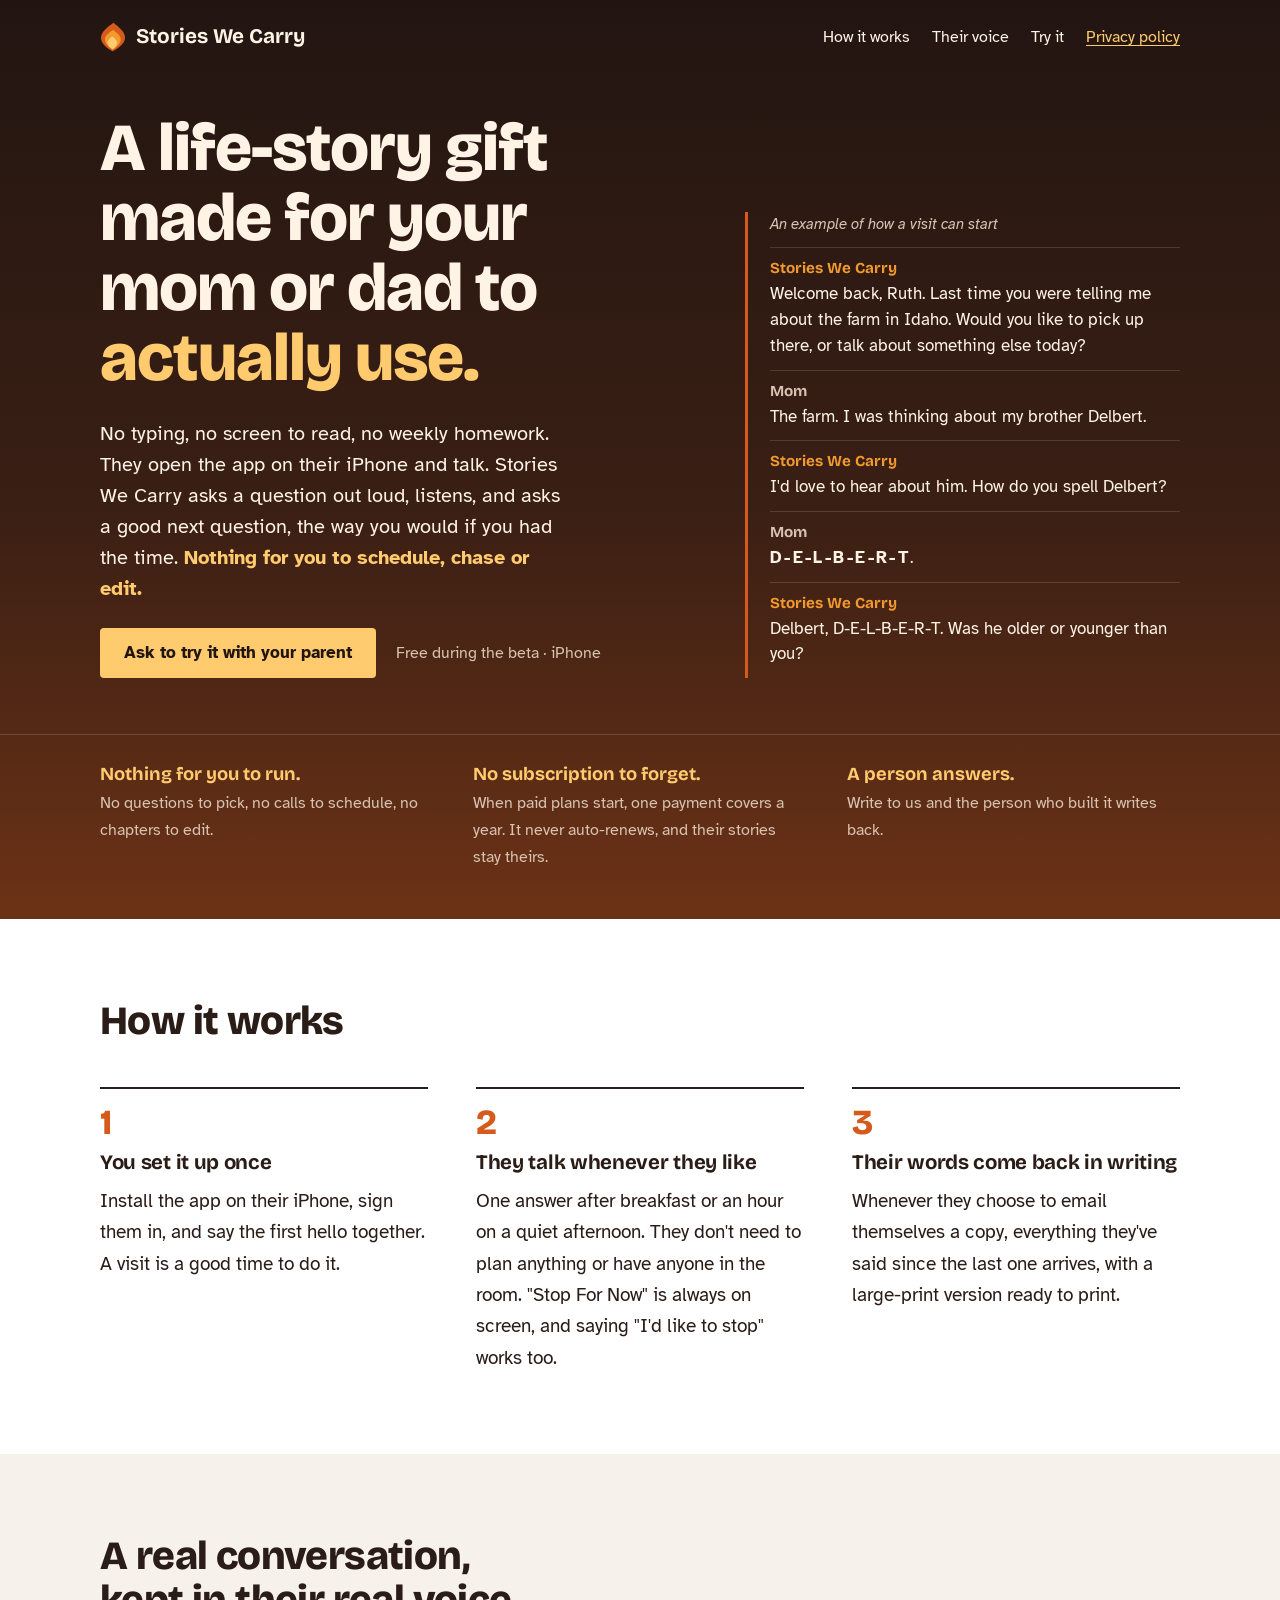
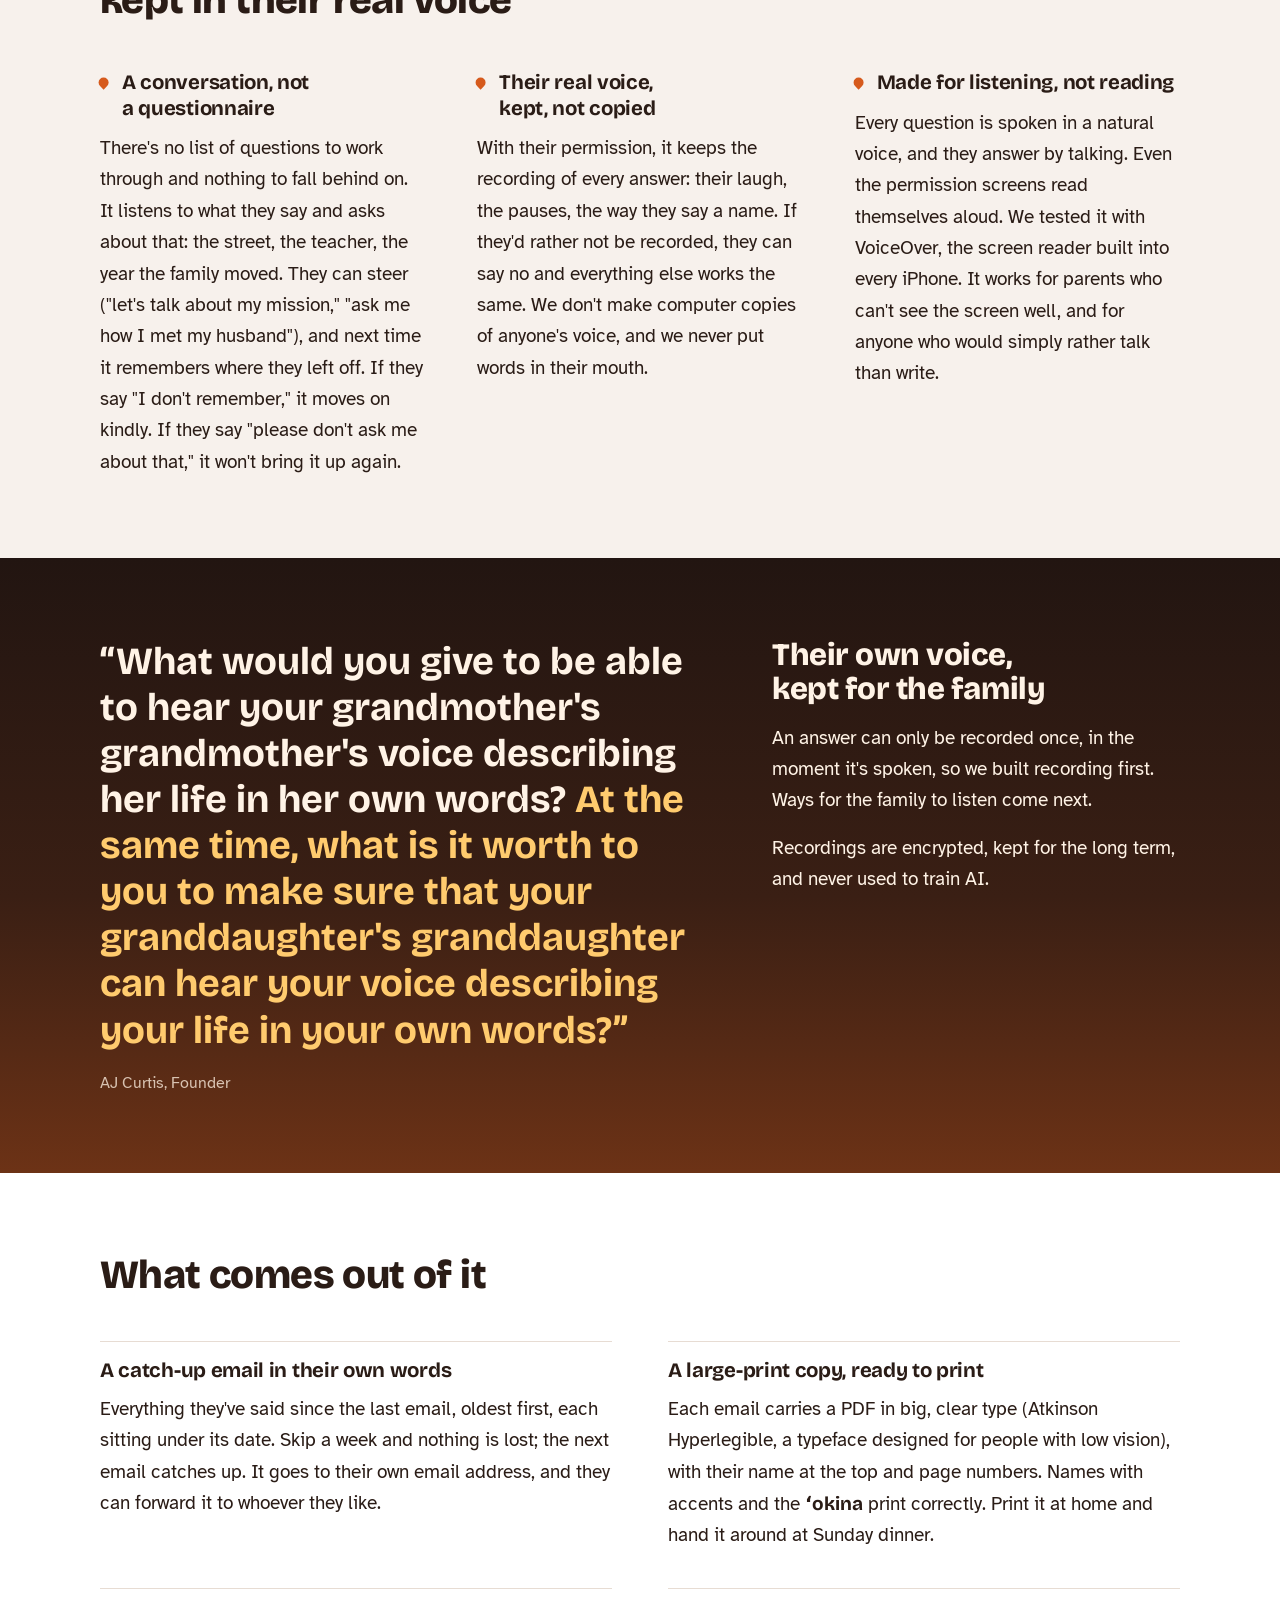
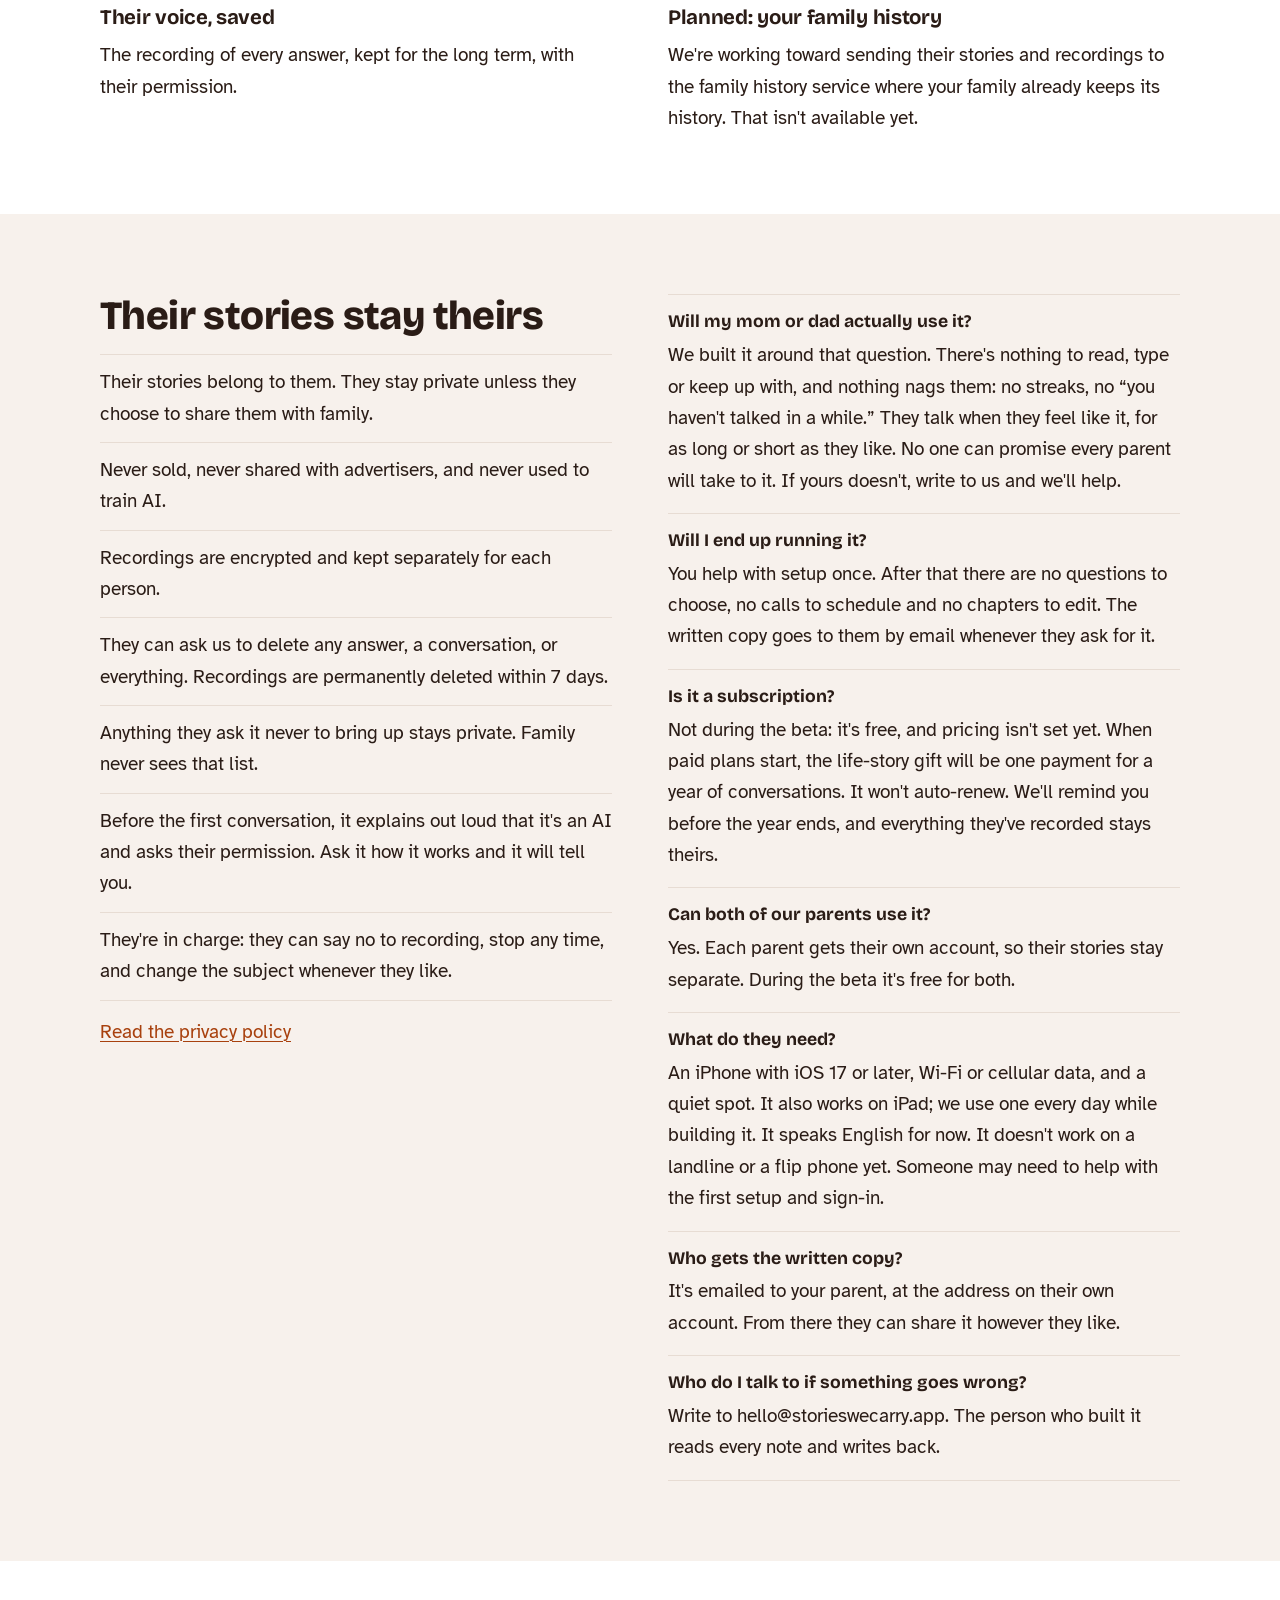
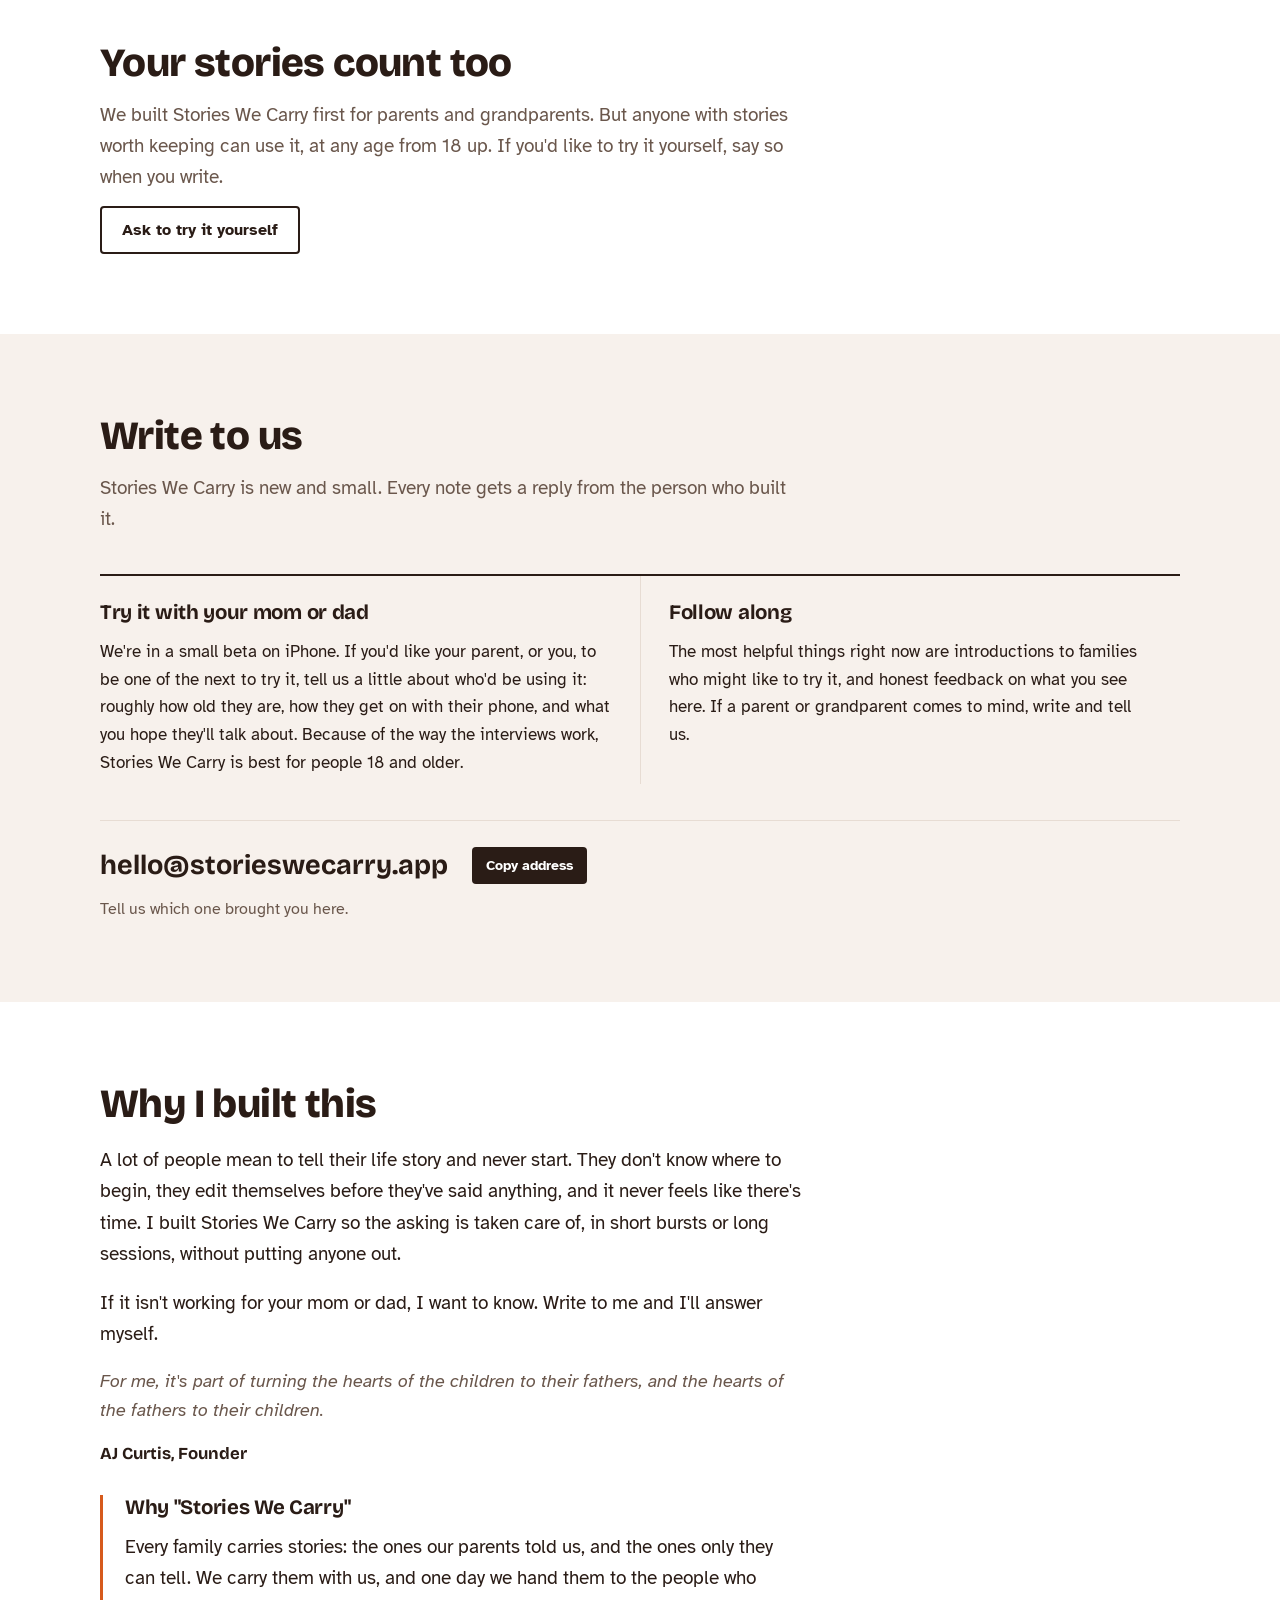
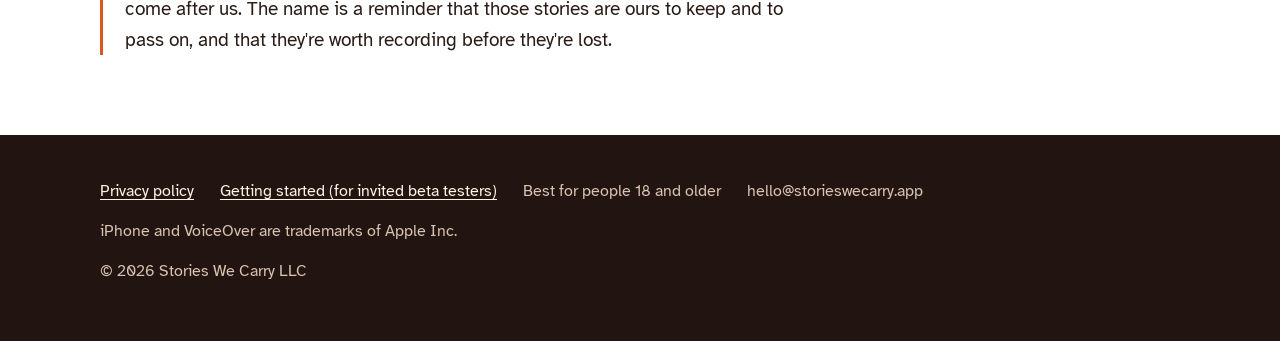
==== commit 900fbf1e: "Remove FamilySearch references from the site (developer agreement section 8)" ====
--- a/index.html
+++ b/index.html
@@ -277,8 +277,8 @@
           <p>The recording of every answer, kept for the long term, with their permission.</p>
         </div>
         <div id="family-history">
-          <h3>Planned: FamilySearch Memories</h3>
-          <p>We're working toward sending their stories and recordings to FamilySearch Memories, where your family already keeps its history. That isn't available yet.</p>
+          <h3>Planned: your family history</h3>
+          <p>We're working toward sending their stories and recordings to the family history service where your family already keeps its history. That isn't available yet.</p>
         </div>
       </div>
     </div>
@@ -370,7 +370,7 @@
       <li>Best for people 18 and older</li>
       <li>hello@storieswecarry.app</li>
     </ul>
-    <p>Stories We Carry is not affiliated with or endorsed by FamilySearch. iPhone and VoiceOver are trademarks of Apple Inc.</p>
+    <p>iPhone and VoiceOver are trademarks of Apple Inc.</p>
     <p>© 2026 Stories We Carry LLC</p>
   </div>
 </footer>
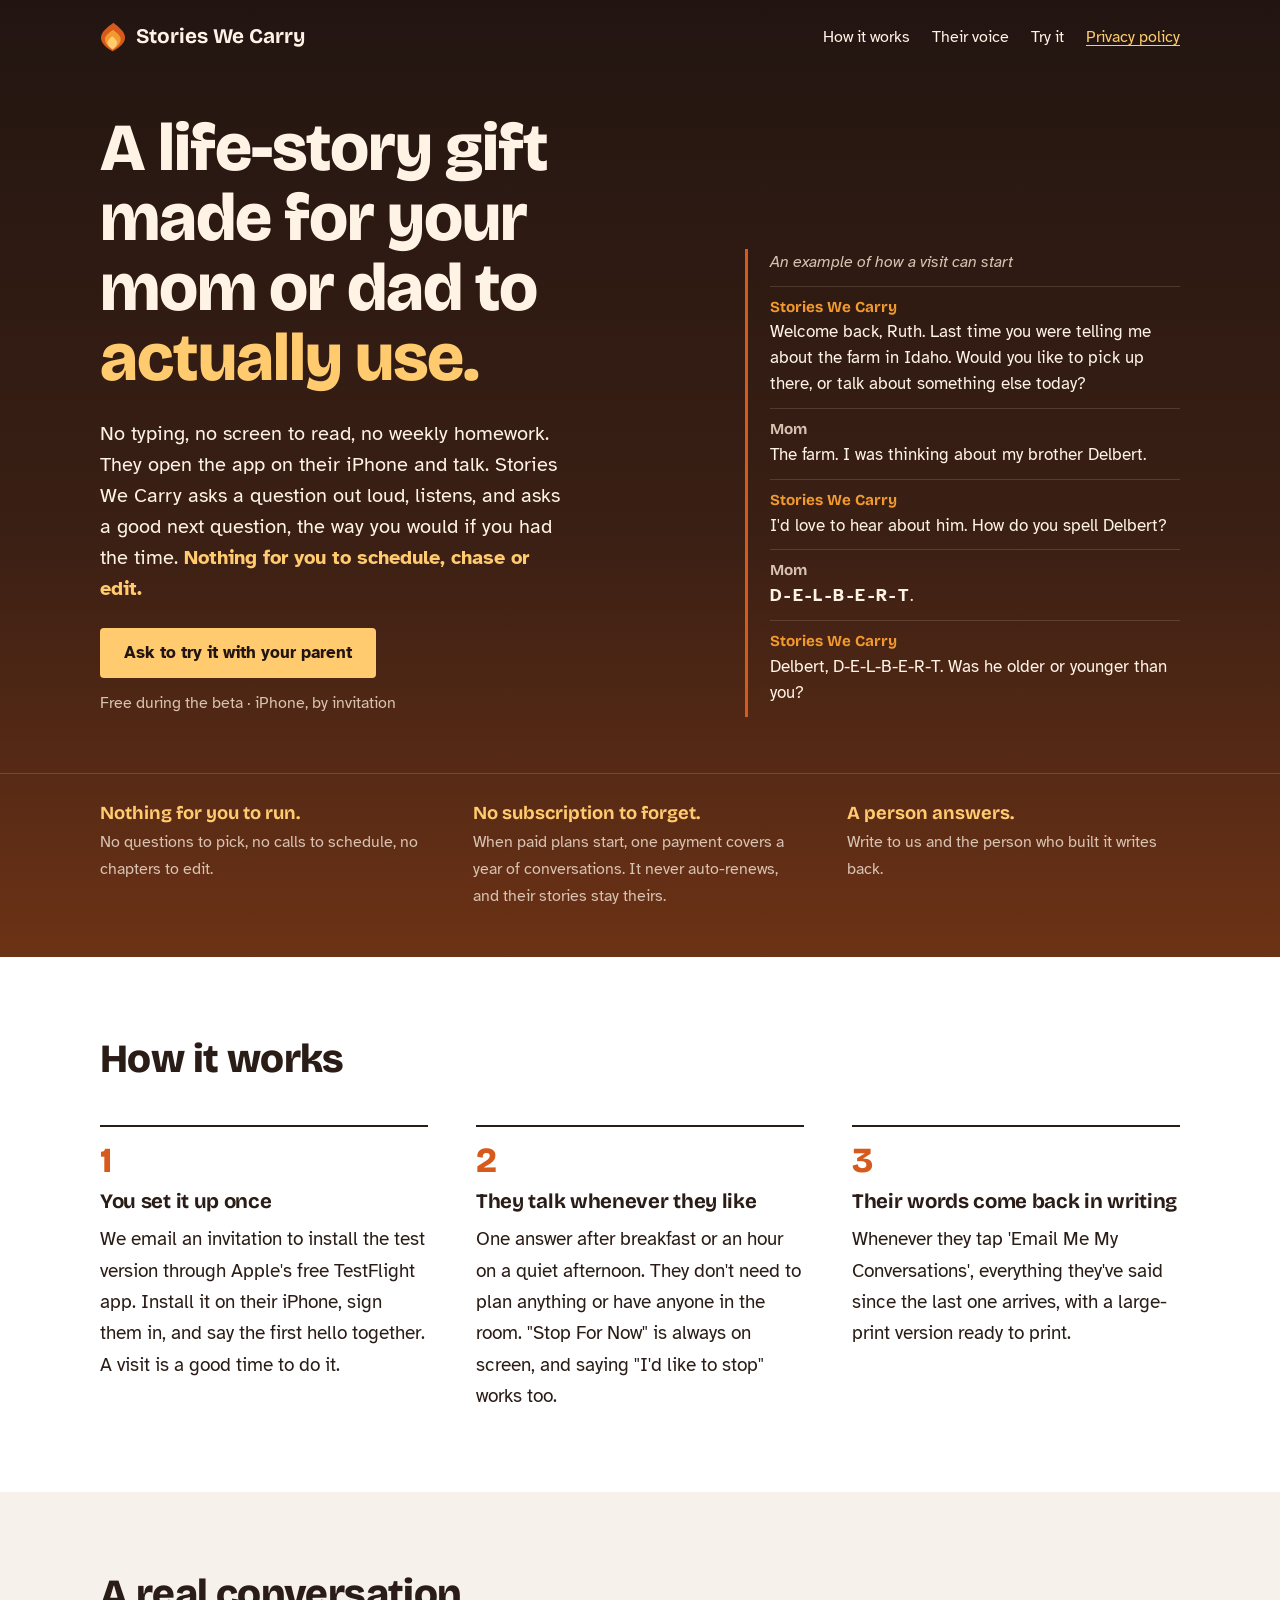
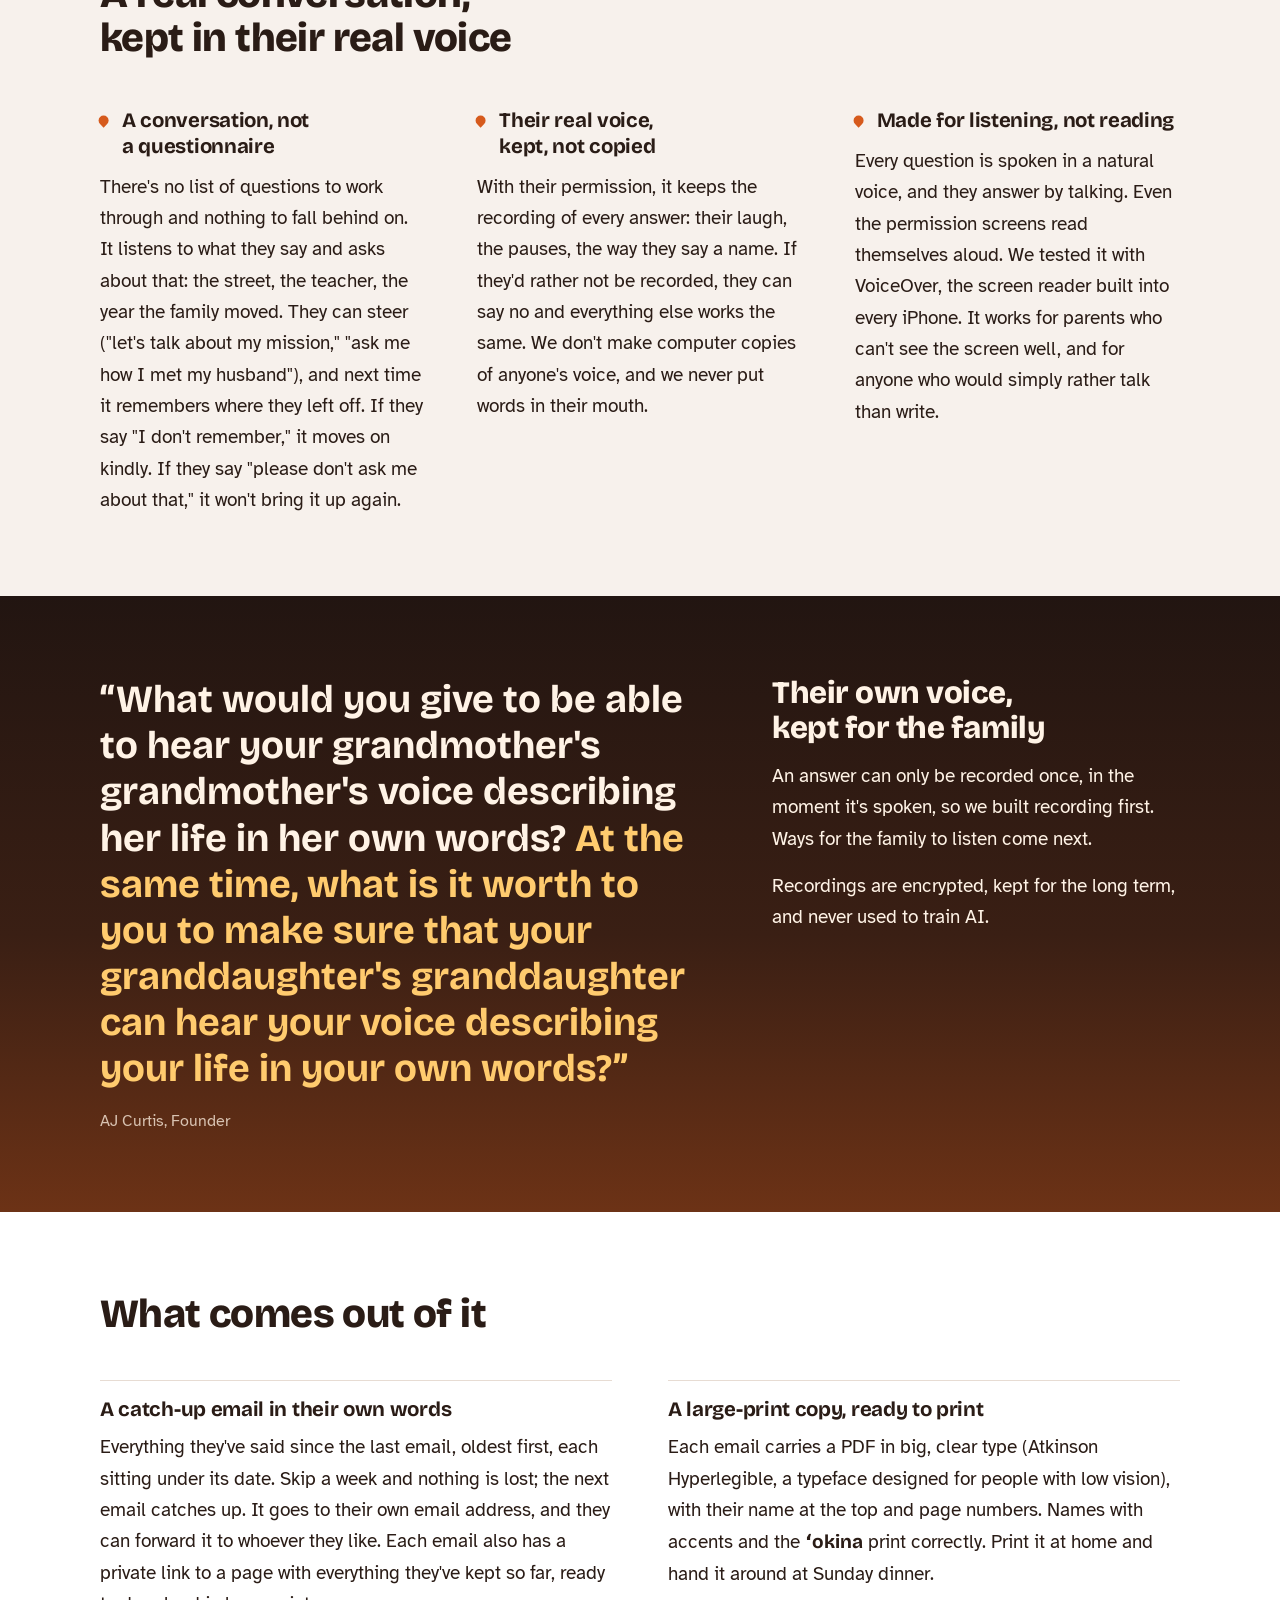
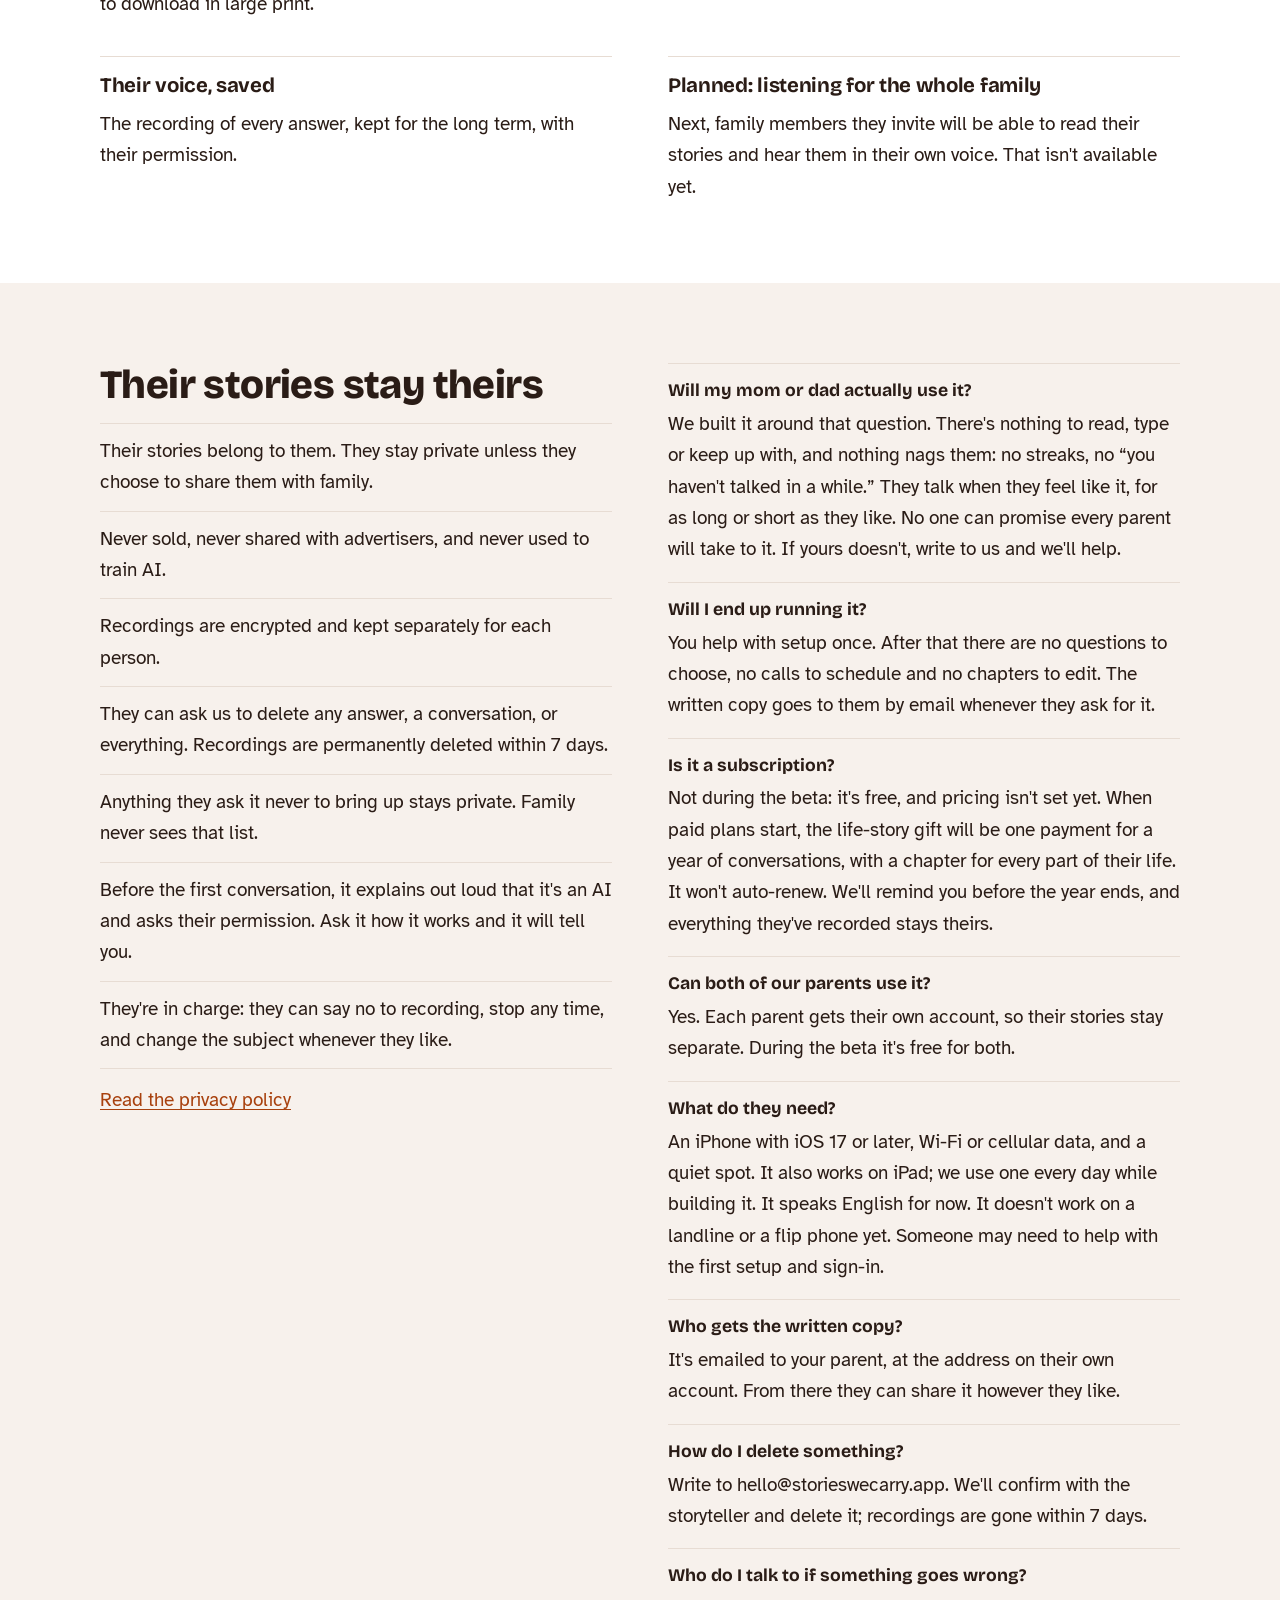
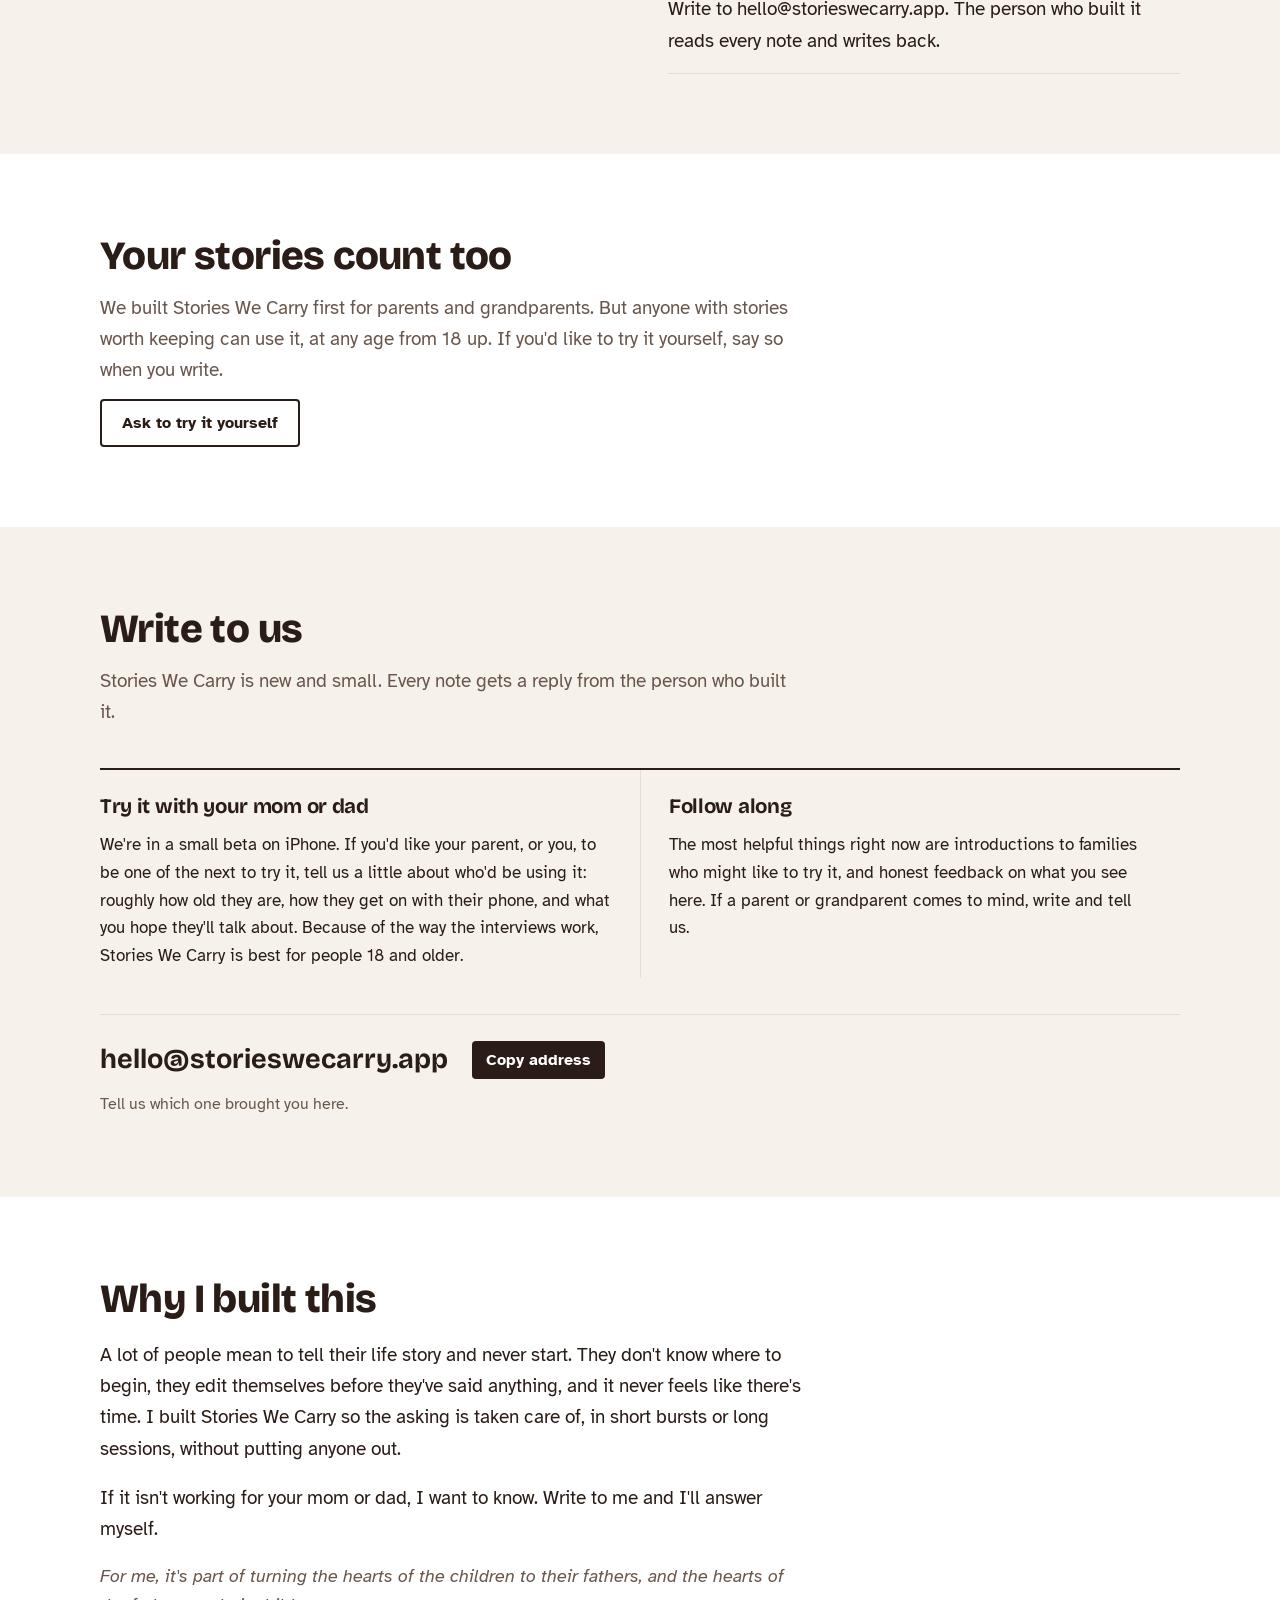
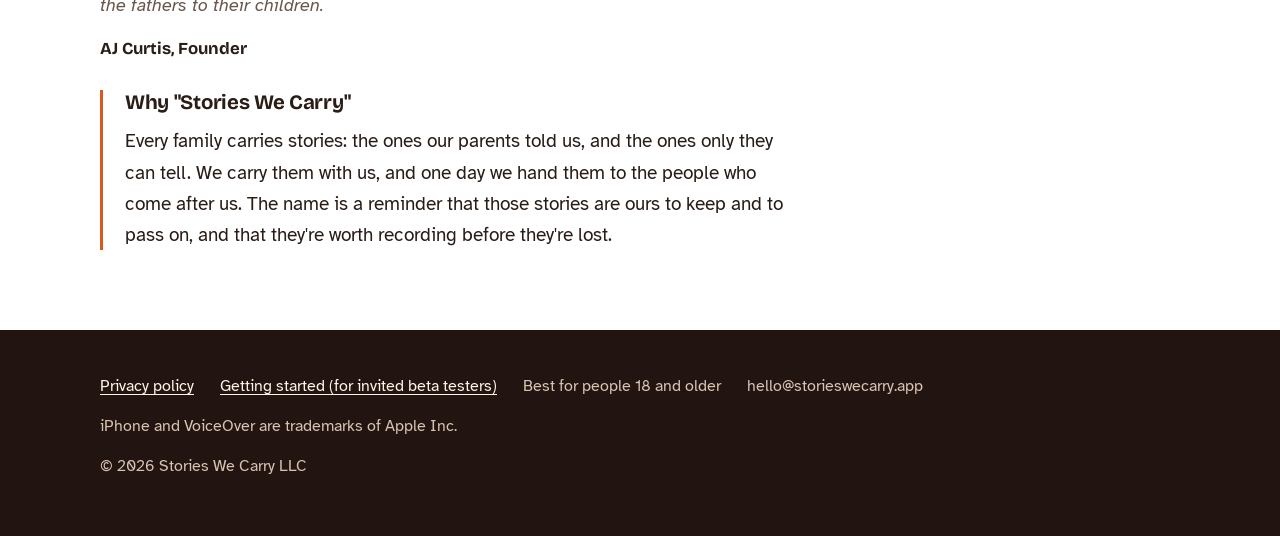
==== commit 87d780cb: "Landing page: invitation and TestFlight wording, family listening, delete FAQ, social card - Hero as" ====
--- a/index.html
+++ b/index.html
@@ -10,11 +10,12 @@
 <meta property="og:url" content="https://storieswecarry.app/">
 <meta property="og:type" content="website">
 <meta property="og:site_name" content="Stories We Carry">
-<meta property="og:image" content="https://storieswecarry.app/assets/og-image.png">
-<meta property="og:image:width" content="1024">
-<meta property="og:image:height" content="1024">
-<meta property="og:image:alt" content="The Stories We Carry flame">
-<meta name="twitter:card" content="summary">
+<meta property="og:image" content="https://storieswecarry.app/assets/social-card.png">
+<meta property="og:image:width" content="1200">
+<meta property="og:image:height" content="630">
+<meta property="og:image:alt" content="Stories We Carry: A life-story gift made for your mom or dad to actually use.">
+<meta name="twitter:card" content="summary_large_image">
+<link rel="canonical" href="https://storieswecarry.app/">
 <link rel="apple-touch-icon" href="/assets/og-image.png">
 <meta name="theme-color" content="#221511">
 <link rel="icon" href="data:image/svg+xml,%3Csvg%20xmlns%3D%22http%3A//www.w3.org/2000/svg%22%20viewBox%3D%220%200%2060%2070%22%3E%3Cpath%20d%3D%22M31%202%20C44%2012%2058%2024%2058%2036%20C58%2050%2044%2060%2029%2068%20C14%2060%202%2050%202%2036%20C2%2024%2017%2012%2031%202Z%22%20fill%3D%22%23D65A1C%22/%3E%3Cpath%20d%3D%22M30%2018%20C39%2025%2048%2032%2048%2040%20C48%2050%2039%2058%2030%2064%20C20%2058%2011%2050%2011%2040%20C11%2032%2021%2025%2030%2018Z%22%20fill%3D%22%23F29A2E%22/%3E%3Cpath%20d%3D%22M28%2033%20C34%2038%2040%2043%2040%2048%20C40%2055%2034%2060%2029%2064%20C23%2060%2017%2055%2017%2048%20C17%2043%2023%2038%2028%2033Z%22%20fill%3D%22%23FFCB6E%22/%3E%3C/svg%3E">
@@ -74,7 +75,7 @@
 .promises span{color:var(--on-dark-muted);font-size:1.02rem}
 
 .exchange{margin:0;display:flex;flex-direction:column;min-width:0;border-left:3px solid var(--ember);padding-left:22px}
-.exchange .cap{font-size:.95rem;color:var(--on-dark-muted);font-style:italic;padding-bottom:10px}
+.exchange .cap{font-size:1rem;color:var(--on-dark-muted);font-style:italic;padding-bottom:10px}
 .turn{padding-block:11px;border-top:1px solid rgba(255,243,230,.14);display:flex;flex-direction:column;gap:2px}
 .who{font:700 .95rem/1.3 var(--display);color:var(--on-dark-muted)}
 .app .who{color:var(--amber)}
@@ -125,7 +126,7 @@
 .aud p{font-size:1.05rem}
 .contact{margin-top:36px;padding-top:26px;border-top:1px solid var(--rule);display:flex;flex-wrap:wrap;gap:12px 24px;align-items:center}
 .contact .addr{font:700 clamp(1.25rem,2.6vw,1.7rem)/1.2 var(--display);color:var(--ink);overflow-wrap:anywhere;user-select:all}
-.copy{font:700 .9rem/1 var(--body);background:var(--ink);color:var(--paper);border:0;border-radius:4px;padding:11px 14px;cursor:pointer}
+.copy{font:700 1rem/1 var(--body);background:var(--ink);color:var(--paper);border:0;border-radius:4px;padding:11px 14px;cursor:pointer}
 .contact .hint{color:var(--muted);font-size:1rem;flex-basis:100%}
 
 .note{max-width:44rem;display:flex;flex-direction:column;gap:18px}
@@ -185,7 +186,7 @@
       <p class="lede hv" data-hv="1">No typing, no screen to read, no weekly homework. They open the app on their iPhone and talk. Stories We Carry asks a question out loud, listens, and asks a good next question, the way you would if you had the time. <strong>Nothing for you to schedule, chase or edit.</strong></p>
       <div class="cta-row">
         <a class="btn" href="#try-it">Ask to try it with your parent</a>
-        <span class="aside">Free during the beta · iPhone</span>
+        <span class="aside">Free during the beta · iPhone, by invitation</span>
       </div>
     </div>
 
@@ -202,7 +203,7 @@
   <div class="promises">
     <ul class="shell">
       <li><b>Nothing for you to run.</b><span>No questions to pick, no calls to schedule, no chapters to edit.</span></li>
-      <li><b>No subscription to forget.</b><span>When paid plans start, one payment covers a year. It never auto-renews, and their stories stay theirs.</span></li>
+      <li><b>No subscription to forget.</b><span>When paid plans start, one payment covers a year of conversations. It never auto-renews, and their stories stay theirs.</span></li>
       <li><b>A person answers.</b><span>Write to us and the person who built it writes back.</span></li>
     </ul>
   </div>
@@ -215,9 +216,9 @@
         <h2 id="how-h">How it works</h2>
       </div>
       <ol class="steps">
-        <li><h3>You set it up once</h3><p>Install the app on their iPhone, sign them in, and say the first hello together. A visit is a good time to do it.</p></li>
+        <li><h3>You set it up once</h3><p>We email an invitation to install the test version through Apple's free TestFlight app. Install it on their iPhone, sign them in, and say the first hello together. A visit is a good time to do it.</p></li>
         <li><h3>They talk whenever they like</h3><p>One answer after breakfast or an hour on a quiet afternoon. They don't need to plan anything or have anyone in the room. "Stop For Now" is always on screen, and saying "I'd like to stop" works too.</p></li>
-        <li><h3>Their words come back in writing</h3><p>Whenever they choose to email themselves a copy, everything they've said since the last one arrives, with a large-print version ready to print.</p></li>
+        <li><h3>Their words come back in writing</h3><p>Whenever they tap 'Email Me My Conversations', everything they've said since the last one arrives, with a large-print version ready to print.</p></li>
       </ol>
     </div>
   </section>
@@ -266,7 +267,7 @@
       <div class="gets">
         <div>
           <h3>A catch-up email in their own words</h3>
-          <p>Everything they've said since the last email, oldest first, each sitting under its date. Skip a week and nothing is lost; the next email catches up. It goes to their own email address, and they can forward it to whoever they like.</p>
+          <p>Everything they've said since the last email, oldest first, each sitting under its date. Skip a week and nothing is lost; the next email catches up. It goes to their own email address, and they can forward it to whoever they like. Each email also has a private link to a page with everything they've kept so far, ready to download in large print.</p>
         </div>
         <div>
           <h3>A large-print copy, ready to print</h3>
@@ -277,8 +278,8 @@
           <p>The recording of every answer, kept for the long term, with their permission.</p>
         </div>
         <div id="family-history">
-          <h3>Planned: your family history</h3>
-          <p>We're working toward sending their stories and recordings to the family history service where your family already keeps its history. That isn't available yet.</p>
+          <h3>Planned: listening for the whole family</h3>
+          <p>Next, family members they invite will be able to read their stories and hear them in their own voice. That isn't available yet.</p>
         </div>
       </div>
     </div>
@@ -299,13 +300,14 @@
         </ul>
         <p><a href="https://storieswecarry.app/privacy/">Read the privacy policy</a></p>
       </div>
-      <dl class="faq">
+      <dl class="faq" id="help">
         <div><dt>Will my mom or dad actually use it?</dt><dd><p>We built it around that question. There's nothing to read, type or keep up with, and nothing nags them: no streaks, no &ldquo;you haven't talked in a while.&rdquo; They talk when they feel like it, for as long or short as they like. No one can promise every parent will take to it. If yours doesn't, write to us and we'll help.</p></dd></div>
         <div><dt>Will I end up running it?</dt><dd><p>You help with setup once. After that there are no questions to choose, no calls to schedule and no chapters to edit. The written copy goes to them by email whenever they ask for it.</p></dd></div>
-        <div><dt>Is it a subscription?</dt><dd><p>Not during the beta: it's free, and pricing isn't set yet. When paid plans start, the life-story gift will be one payment for a year of conversations. It won't auto-renew. We'll remind you before the year ends, and everything they've recorded stays theirs.</p></dd></div>
+        <div><dt>Is it a subscription?</dt><dd><p>Not during the beta: it's free, and pricing isn't set yet. When paid plans start, the life-story gift will be one payment for a year of conversations, with a chapter for every part of their life. It won't auto-renew. We'll remind you before the year ends, and everything they've recorded stays theirs.</p></dd></div>
         <div><dt>Can both of our parents use it?</dt><dd><p>Yes. Each parent gets their own account, so their stories stay separate. During the beta it's free for both.</p></dd></div>
         <div><dt>What do they need?</dt><dd><p>An iPhone with iOS 17 or later, Wi-Fi or cellular data, and a quiet spot. It also works on iPad; we use one every day while building it. It speaks English for now. It doesn't work on a landline or a flip phone yet. Someone may need to help with the first setup and sign-in.</p></dd></div>
         <div><dt>Who gets the written copy?</dt><dd><p>It's emailed to your parent, at the address on their own account. From there they can share it however they like.</p></dd></div>
+        <div><dt>How do I delete something?</dt><dd><p>Write to hello@storieswecarry.app. We'll confirm with the storyteller and delete it; recordings are gone within 7 days.</p></dd></div>
         <div><dt>Who do I talk to if something goes wrong?</dt><dd><p>Write to hello@storieswecarry.app. The person who built it reads every note and writes back.</p></dd></div>
       </dl>
     </div>
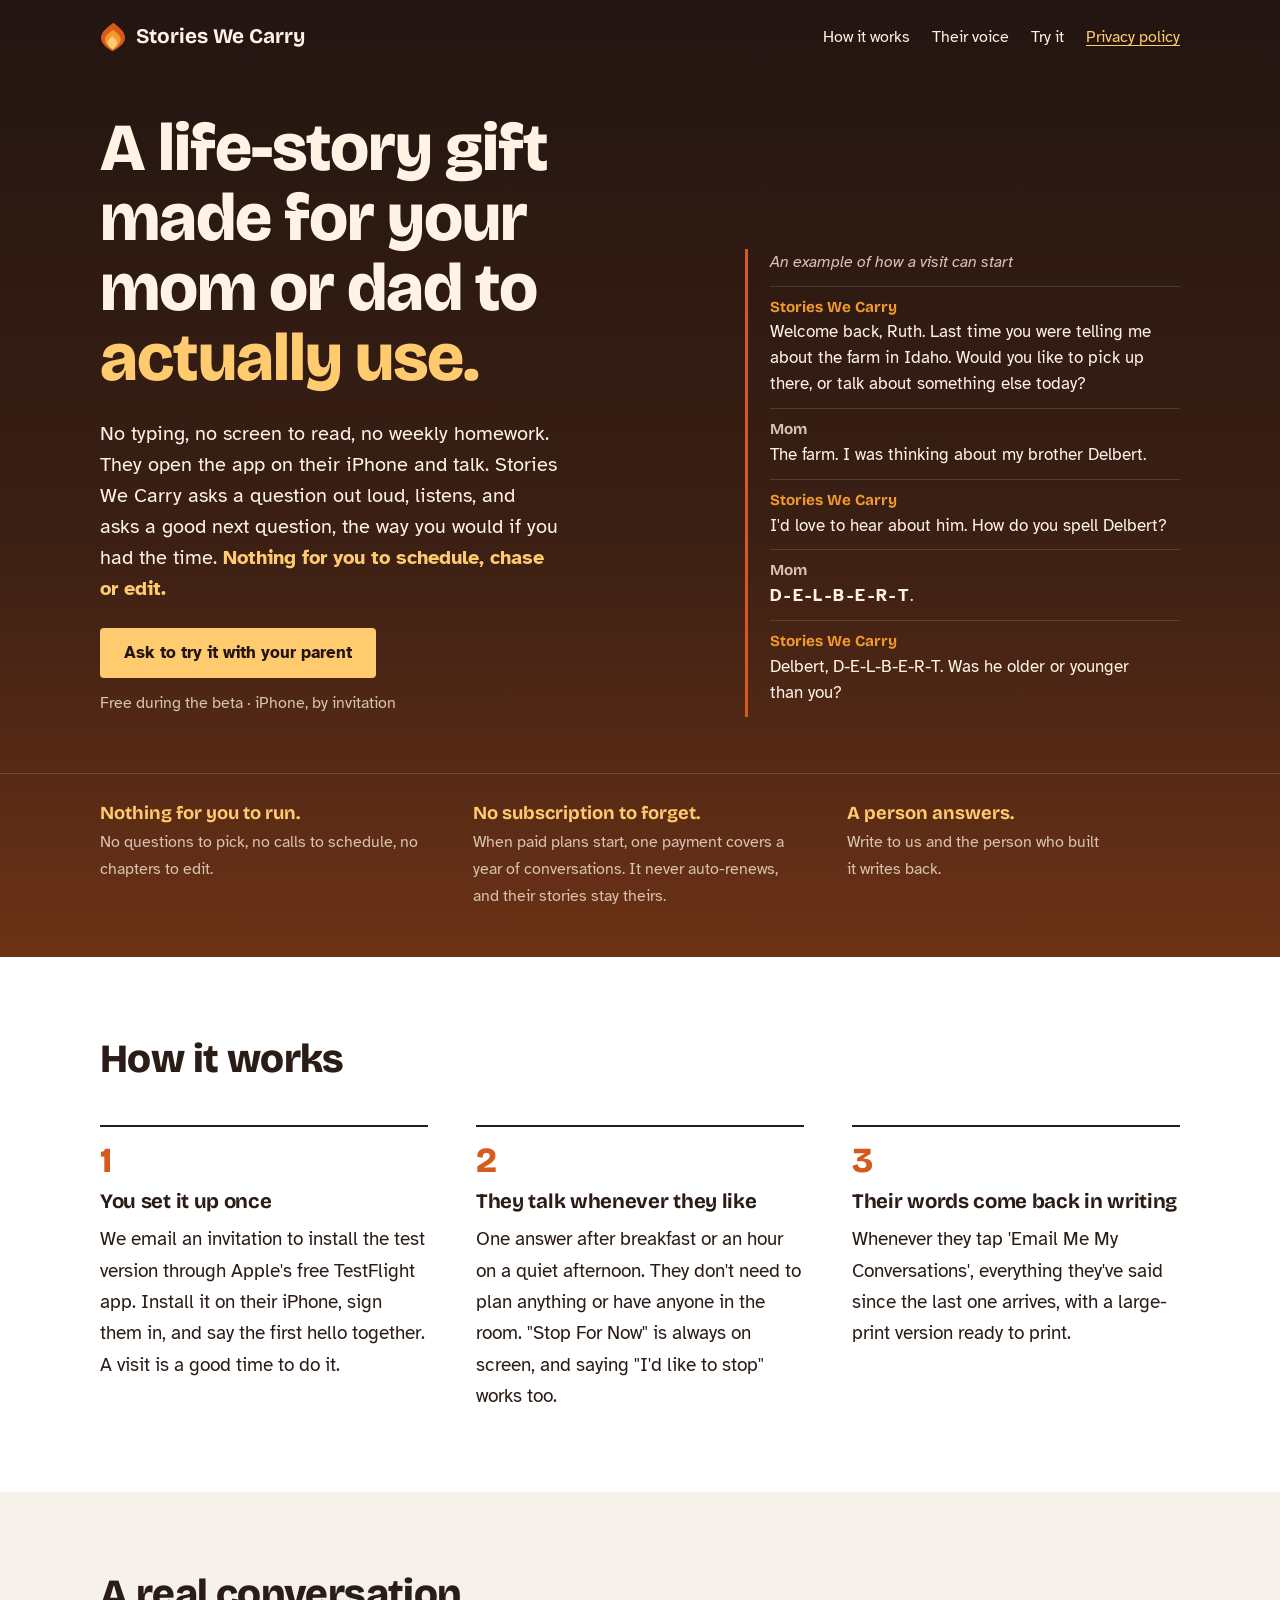
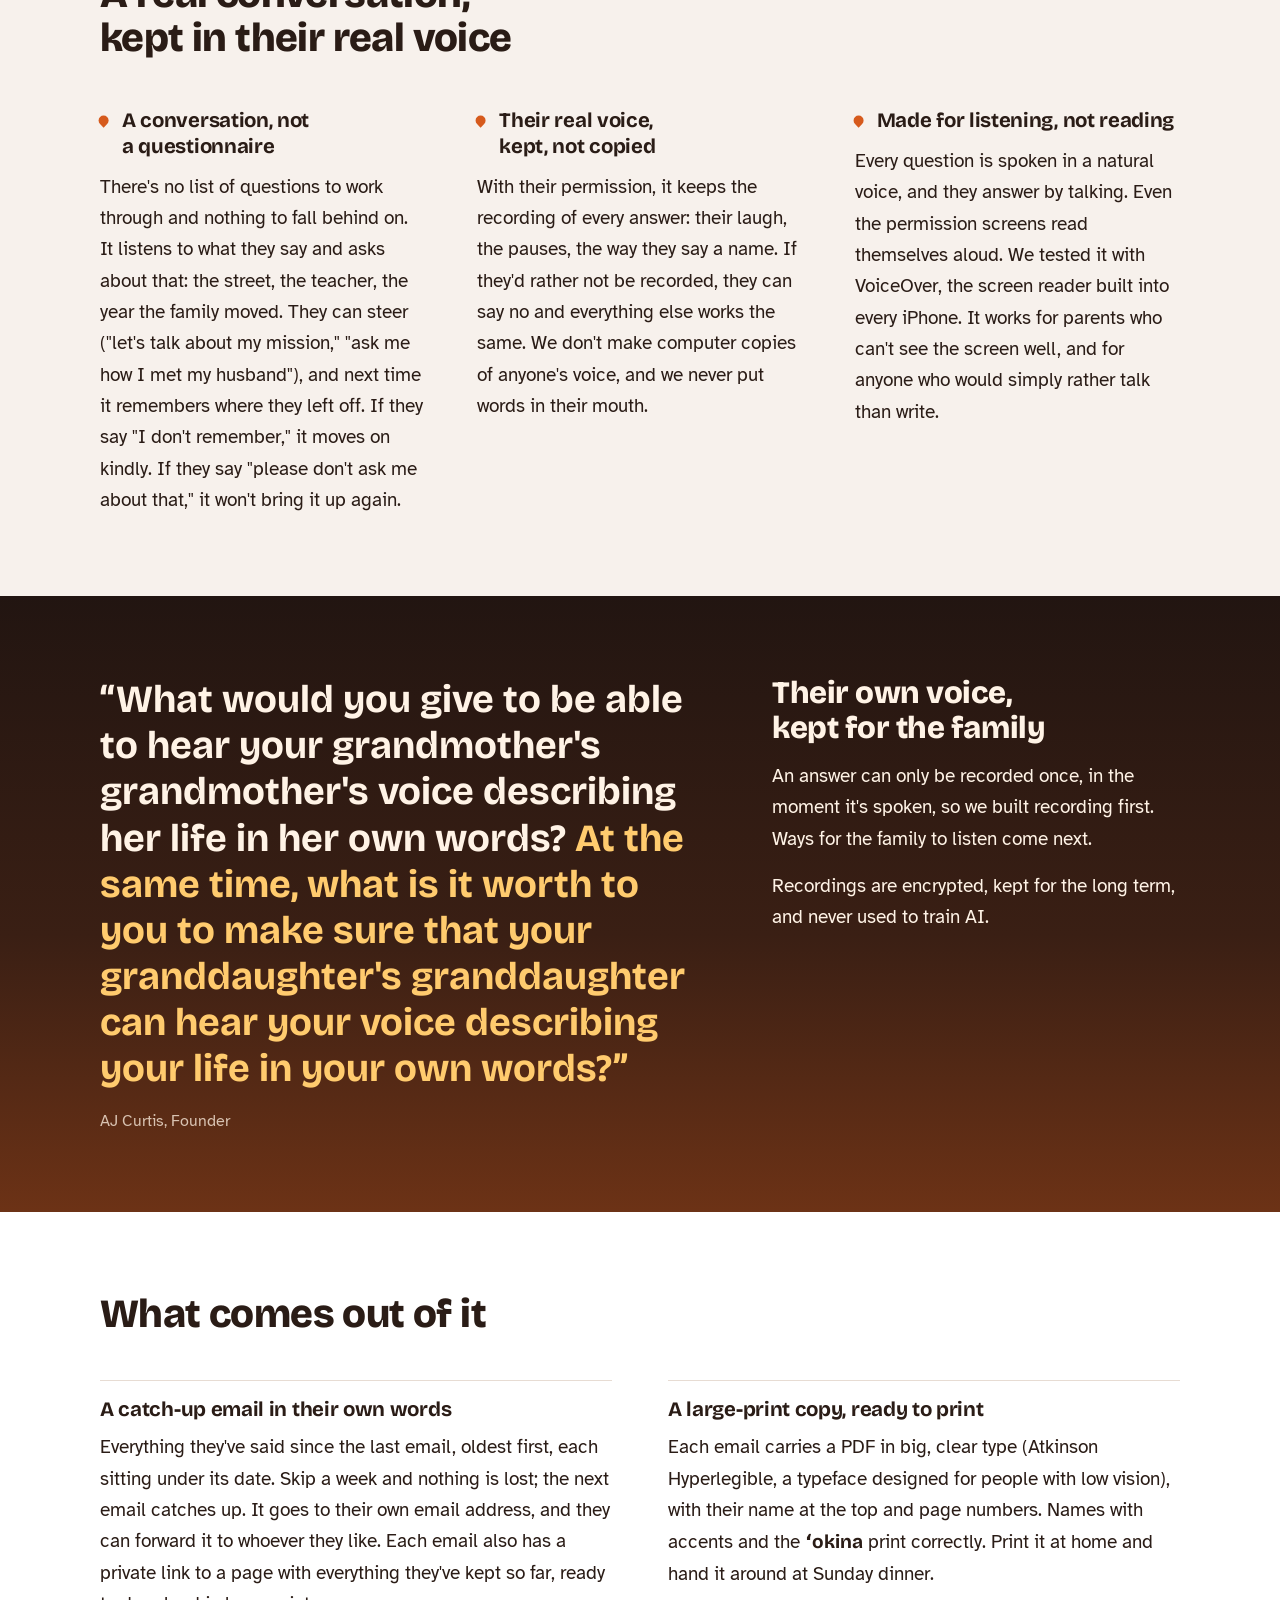
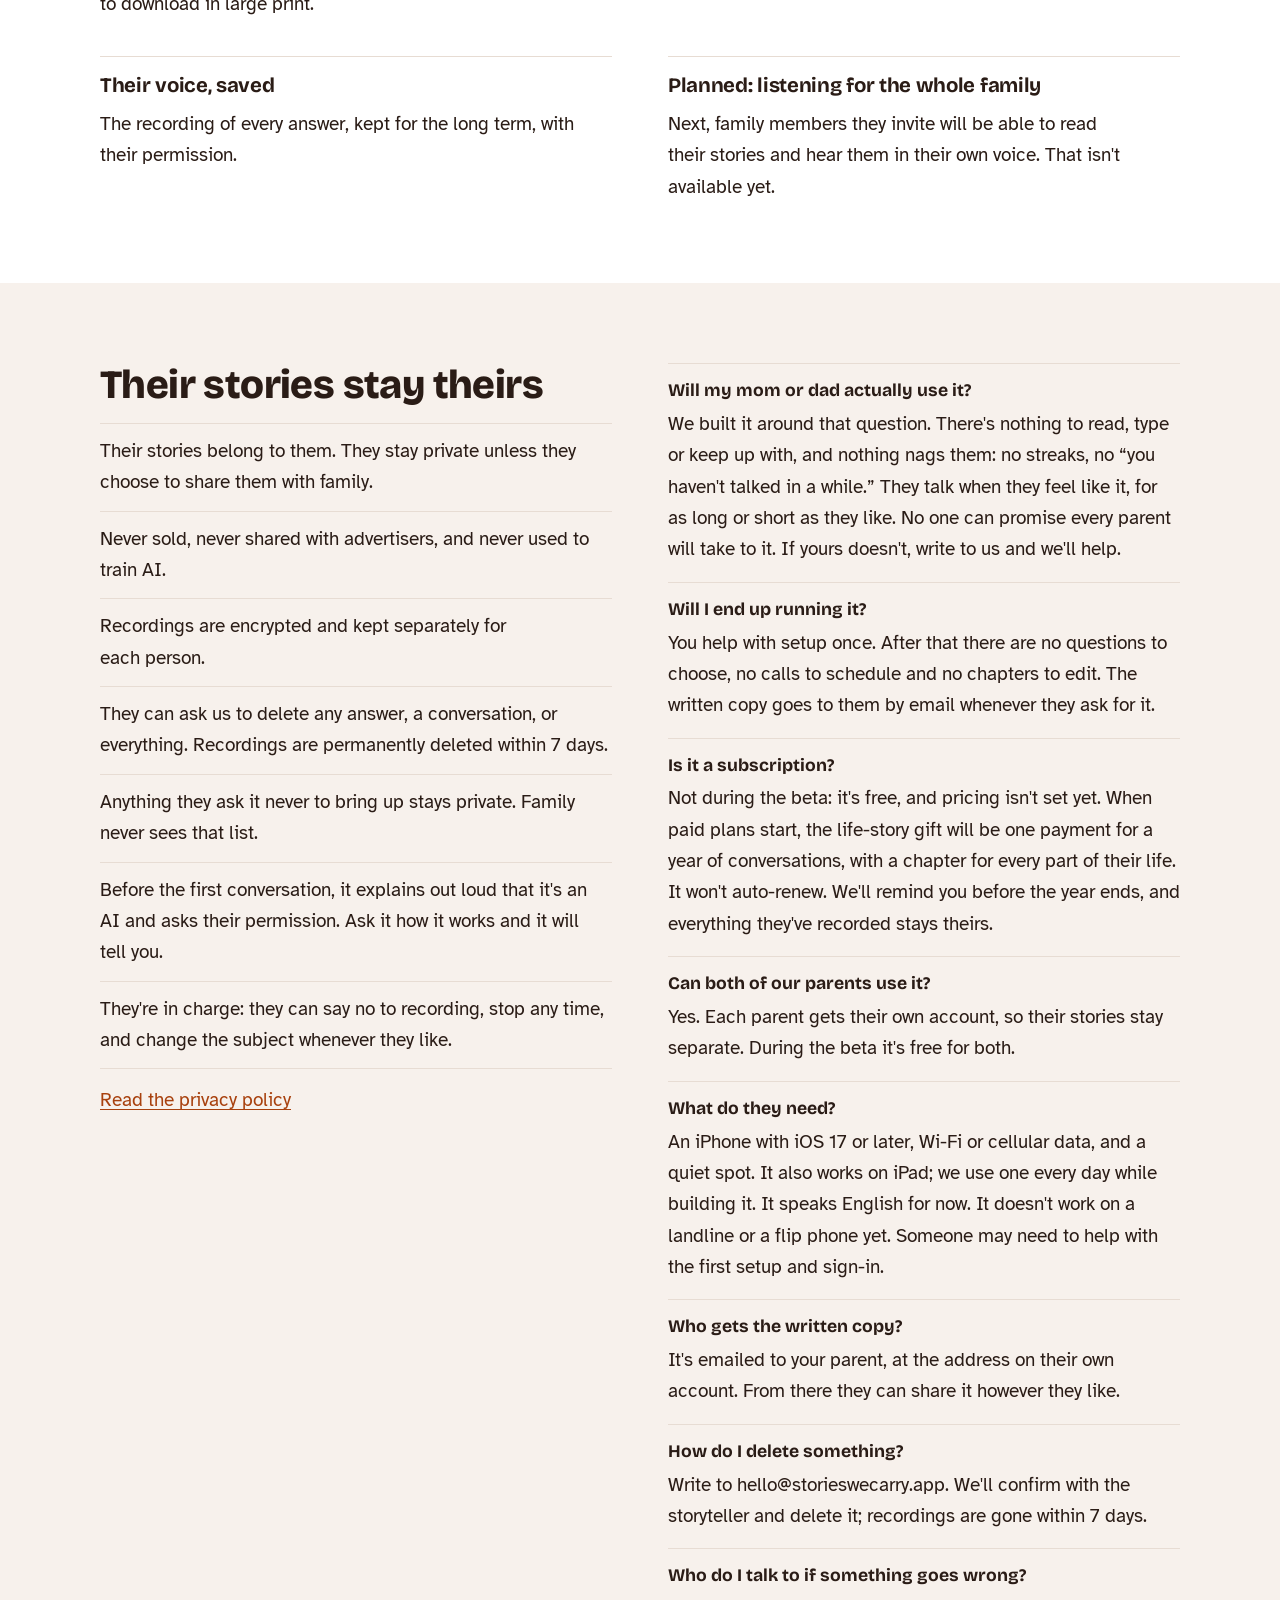
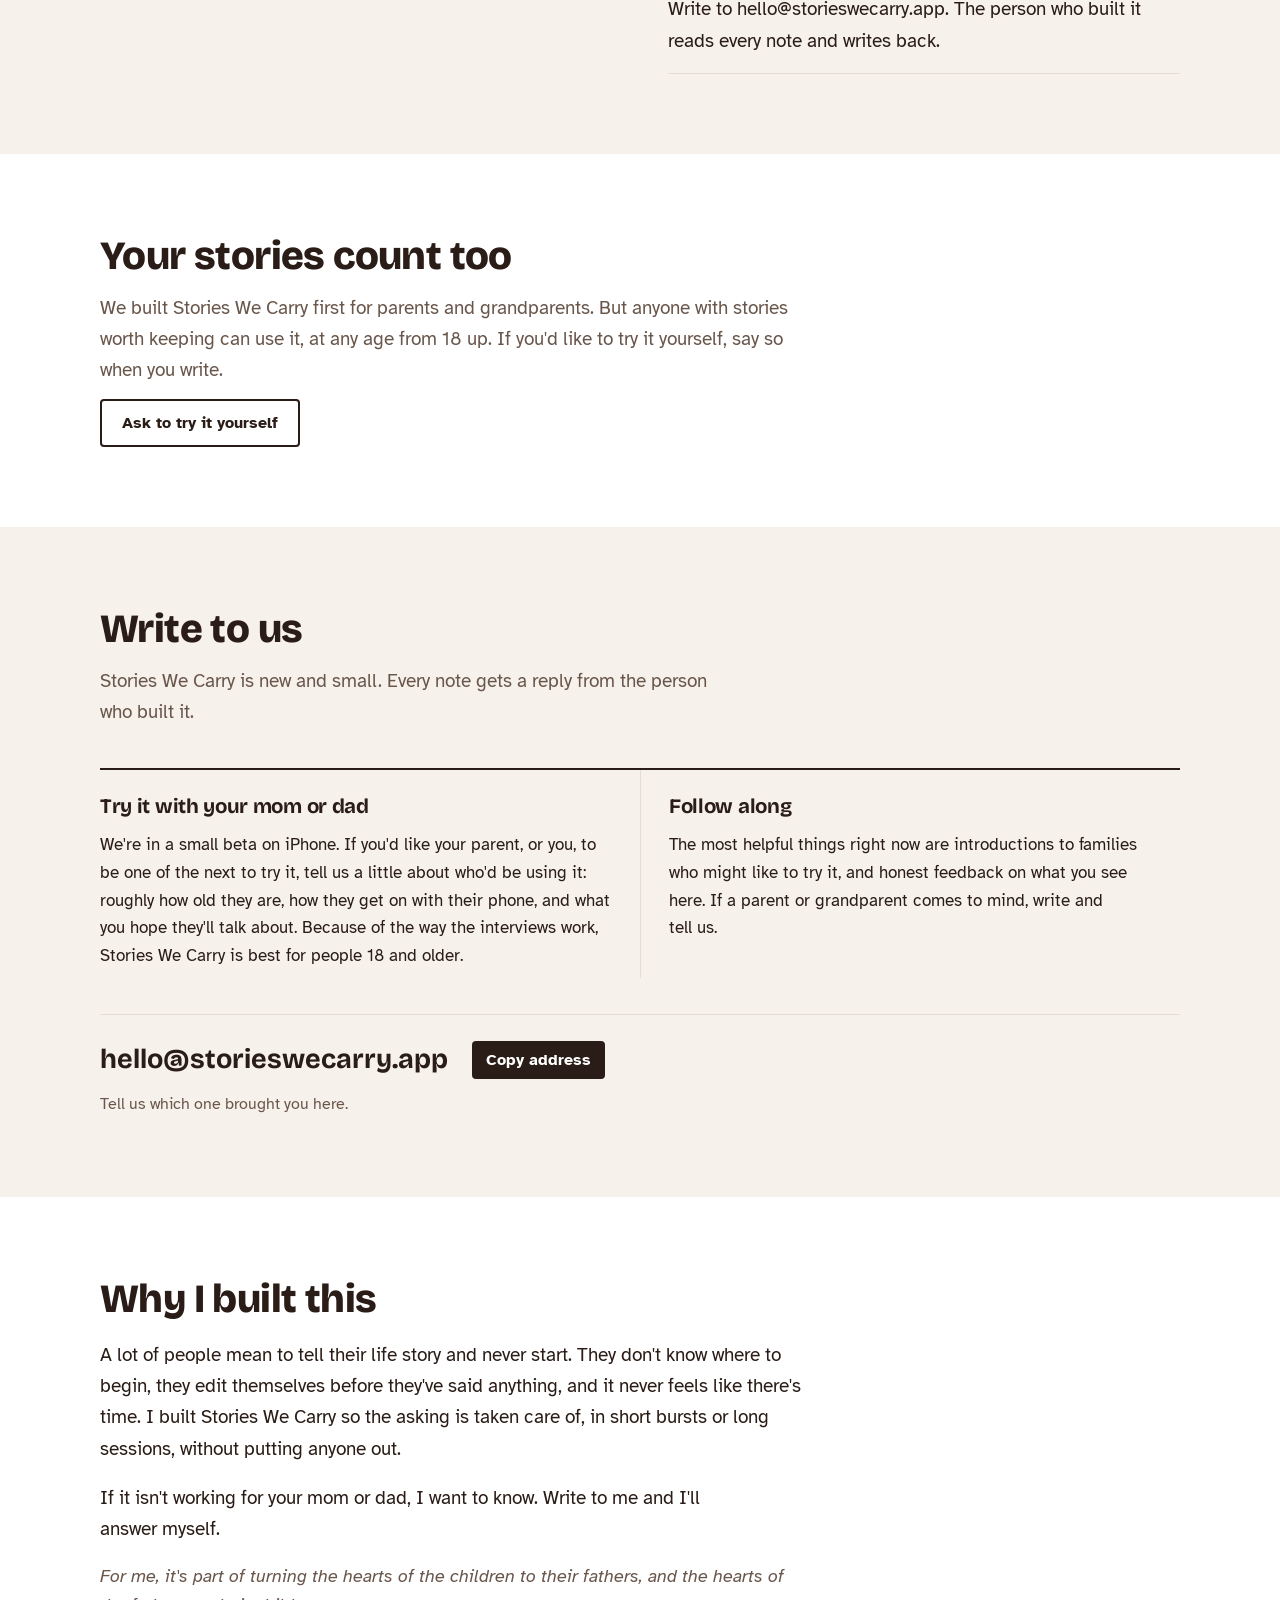
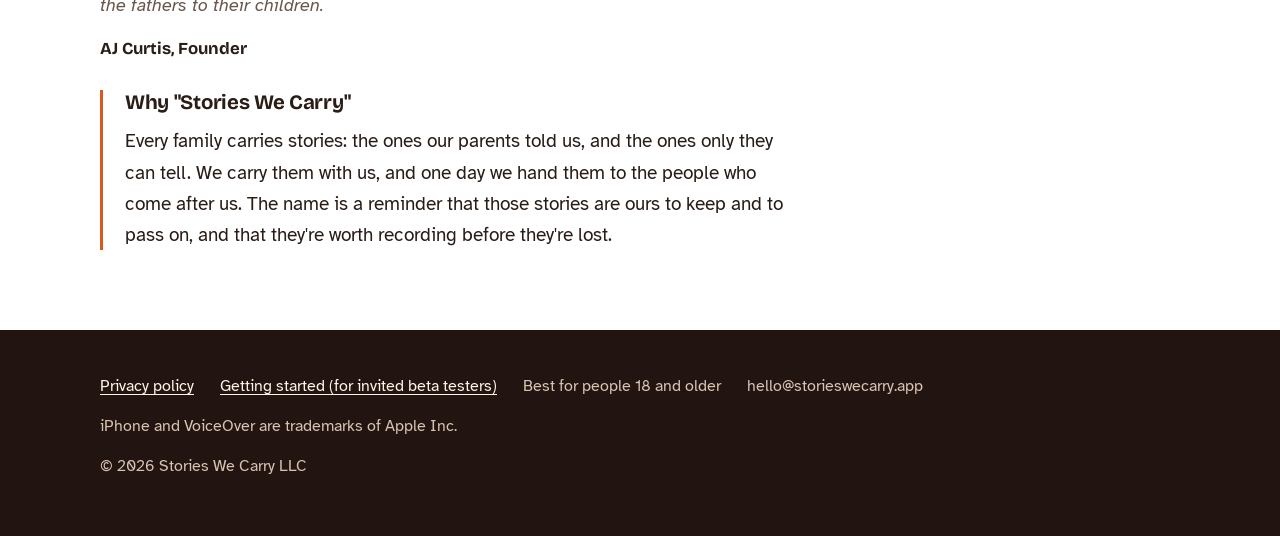
==== commit 0b3fd61a: "Avoid one-word last lines: text-wrap pretty on body text; keep 'built it' together Co-Authored-By: C" ====
--- a/index.html
+++ b/index.html
@@ -38,6 +38,7 @@
 a{color:var(--link);text-underline-offset:3px;text-decoration-thickness:1px}
 :focus-visible{outline:3px solid var(--amber);outline-offset:3px;border-radius:3px}
 h1,h2,h3{font-family:var(--display);margin:0;text-wrap:balance;letter-spacing:-.015em;color:var(--ink)}
+p,li,dd{text-wrap:pretty}
 h1{font-size:clamp(2.3rem,6vw,4.2rem);line-height:1.04;font-weight:800}
 h2{font-size:clamp(1.7rem,3.4vw,2.5rem);line-height:1.1;font-weight:800}
 h3{font-size:1.28rem;line-height:1.25;font-weight:700}
@@ -204,7 +205,7 @@
     <ul class="shell">
       <li><b>Nothing for you to run.</b><span>No questions to pick, no calls to schedule, no chapters to edit.</span></li>
       <li><b>No subscription to forget.</b><span>When paid plans start, one payment covers a year of conversations. It never auto-renews, and their stories stay theirs.</span></li>
-      <li><b>A person answers.</b><span>Write to us and the person who built it writes back.</span></li>
+      <li><b>A person answers.</b><span>Write to us and the person who built it writes&nbsp;back.</span></li>
     </ul>
   </div>
 </div>
@@ -327,7 +328,7 @@
     <div class="shell">
       <div class="intro">
         <h2 id="join-h">Write to us</h2>
-        <p>Stories We Carry is new and small. Every note gets a reply from the person who built it.</p>
+        <p>Stories We Carry is new and small. Every note gets a reply from the person who built&nbsp;it.</p>
       </div>
       <div class="audiences">
         <article class="aud" id="try-it" aria-labelledby="try-h">
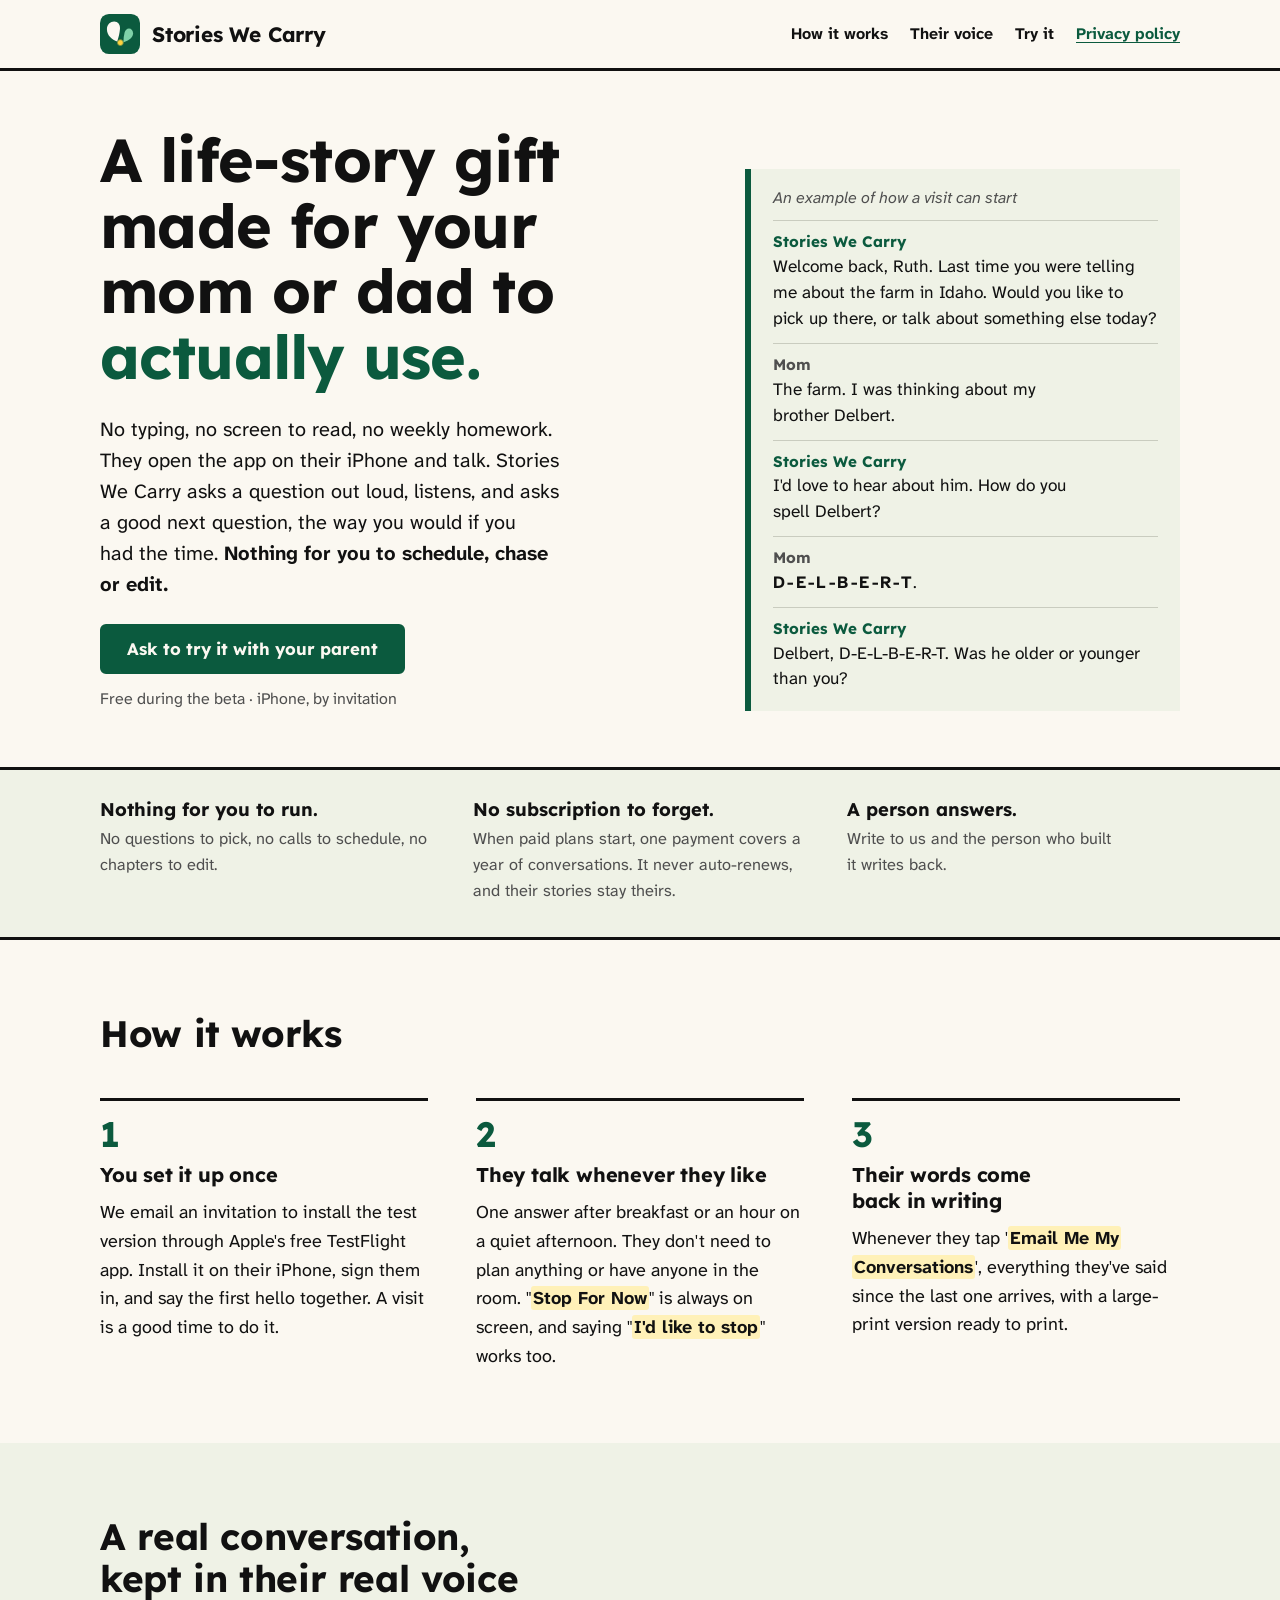
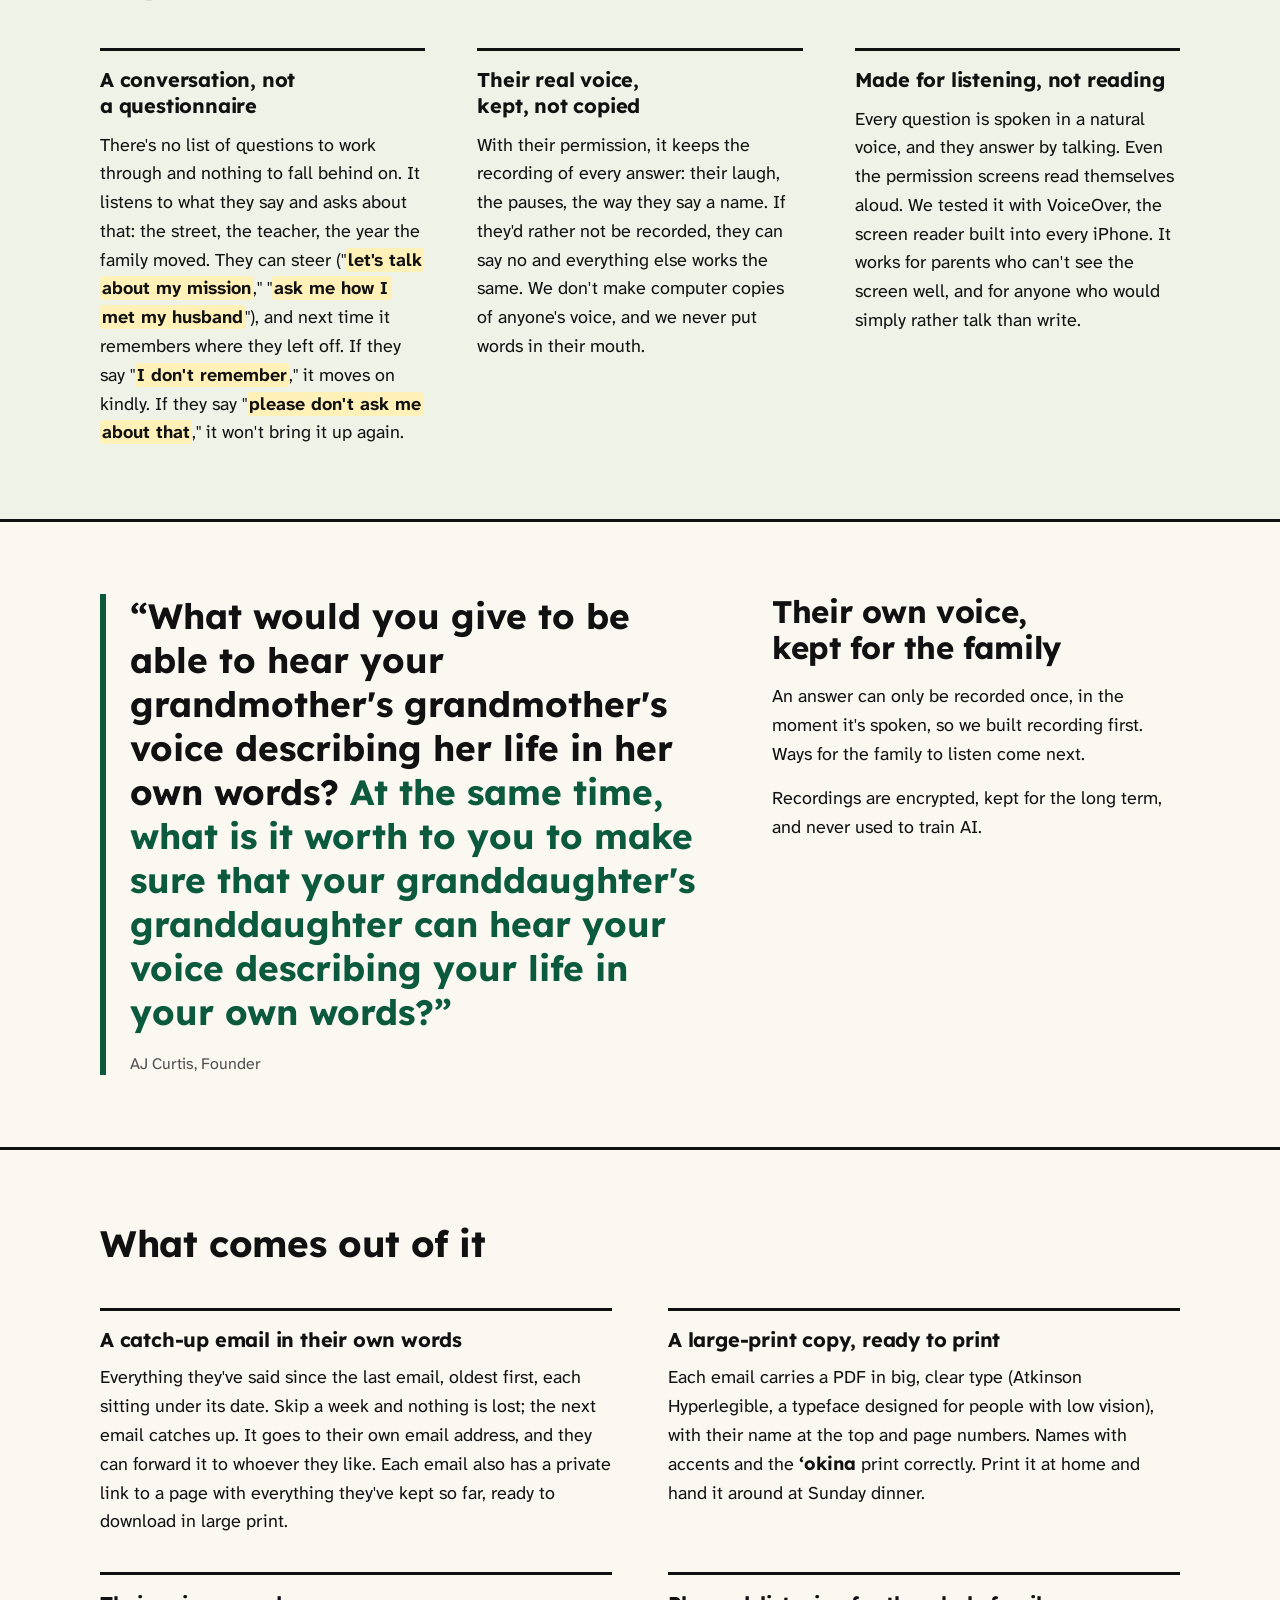
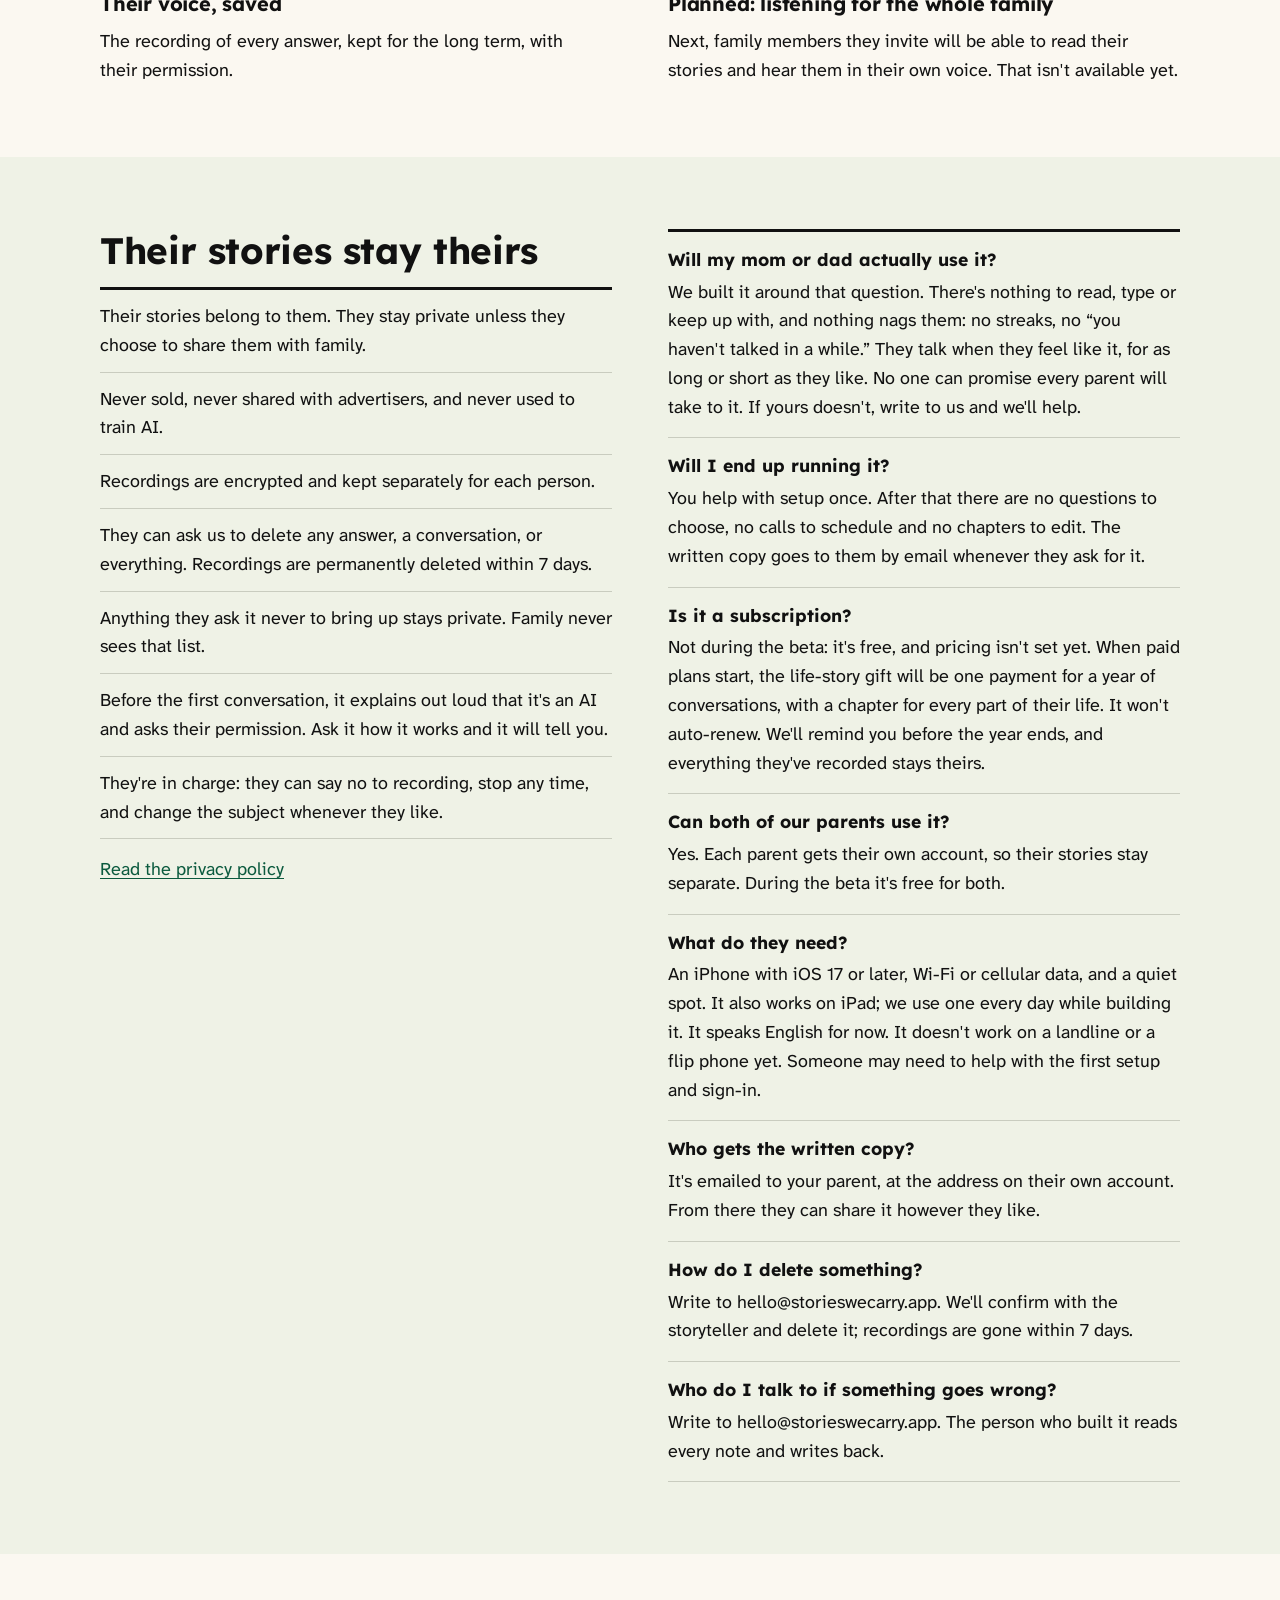
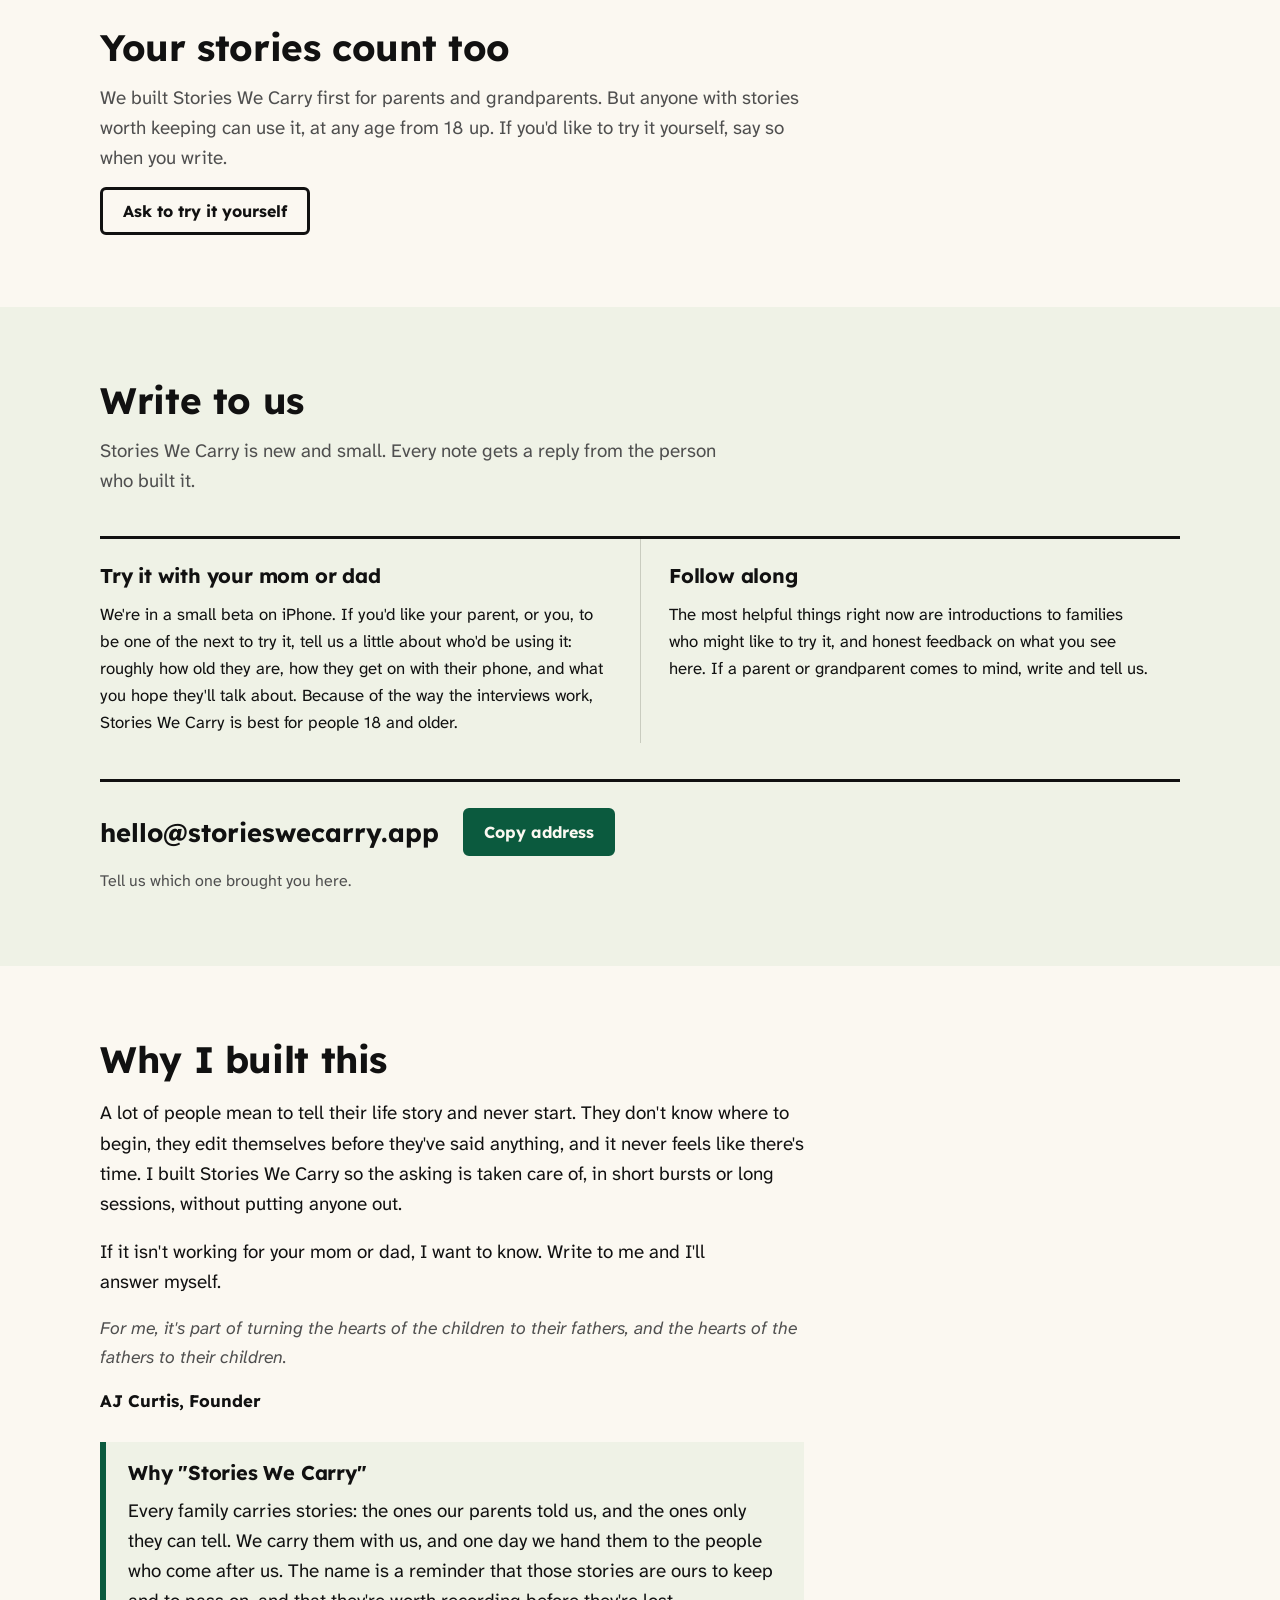
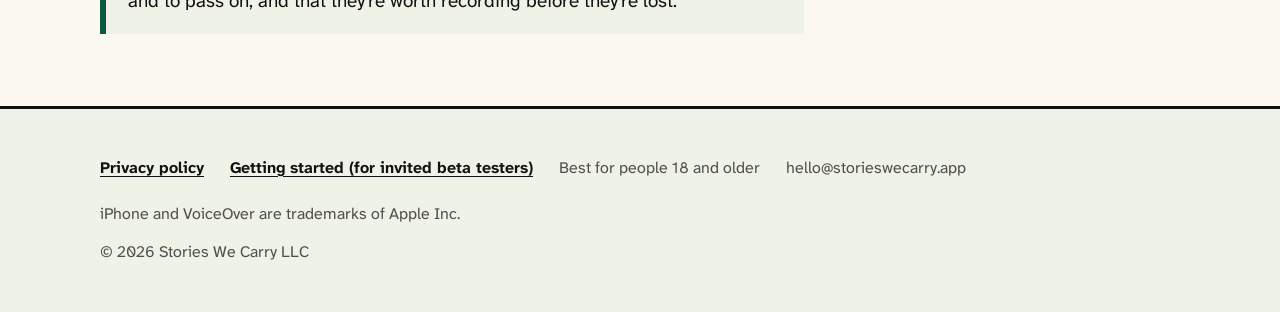
==== commit 0cd64538: "Restyle the site to Clear Day, modified, with the Turned Hearts mark - Cream page, panel, near-black" ====
--- a/index.html
+++ b/index.html
@@ -16,146 +16,161 @@
 <meta property="og:image:alt" content="Stories We Carry: A life-story gift made for your mom or dad to actually use.">
 <meta name="twitter:card" content="summary_large_image">
 <link rel="canonical" href="https://storieswecarry.app/">
-<link rel="apple-touch-icon" href="/assets/og-image.png">
-<meta name="theme-color" content="#221511">
-<link rel="icon" href="data:image/svg+xml,%3Csvg%20xmlns%3D%22http%3A//www.w3.org/2000/svg%22%20viewBox%3D%220%200%2060%2070%22%3E%3Cpath%20d%3D%22M31%202%20C44%2012%2058%2024%2058%2036%20C58%2050%2044%2060%2029%2068%20C14%2060%202%2050%202%2036%20C2%2024%2017%2012%2031%202Z%22%20fill%3D%22%23D65A1C%22/%3E%3Cpath%20d%3D%22M30%2018%20C39%2025%2048%2032%2048%2040%20C48%2050%2039%2058%2030%2064%20C20%2058%2011%2050%2011%2040%20C11%2032%2021%2025%2030%2018Z%22%20fill%3D%22%23F29A2E%22/%3E%3Cpath%20d%3D%22M28%2033%20C34%2038%2040%2043%2040%2048%20C40%2055%2034%2060%2029%2064%20C23%2060%2017%2055%2017%2048%20C17%2043%2023%2038%2028%2033Z%22%20fill%3D%22%23FFCB6E%22/%3E%3C/svg%3E">
+<link rel="apple-touch-icon" href="/assets/apple-touch-icon.png">
+<meta name="theme-color" content="#FBF8F1" media="(prefers-color-scheme: light)">
+<meta name="theme-color" content="#121412" media="(prefers-color-scheme: dark)">
+<link rel="icon" href="/assets/mark-32.png" type="image/png" sizes="32x32">
+<link rel="icon" href="/assets/favicon.svg" type="image/svg+xml">
 <link rel="preconnect" href="https://fonts.googleapis.com">
 <link rel="preconnect" href="https://fonts.gstatic.com" crossorigin>
-<link rel="stylesheet" href="https://fonts.googleapis.com/css2?family=Atkinson+Hyperlegible:ital,wght@0,400;0,700;1,400&family=Bricolage+Grotesque:opsz,wght@12..96,500;12..96,700;12..96,800&display=swap">
+<link rel="stylesheet" href="https://fonts.googleapis.com/css2?family=Atkinson+Hyperlegible+Next:ital,wght@0,400;0,700;1,400&family=Lexend:wght@700&display=swap">
 <style>
-/* Layout: the live site's look (app-icon ember bands around white reading sections), one committed light look. */
+/* Look: Clear Day, modified (founder 2026-11-02): cream page, one deep green for actions, heavy rules
+   instead of shadows, black ring + yellow halo for focus; soft-gold dark mode (SD3).
+   "Say this" (.say) marks words the storyteller can say or tap in the app. Tokens match /assets/site.css. */
 :root{
-  --espresso:#221511; --rust:#8E3F17; --ember:#D65A1C; --amber:#F29A2E; --glow:#FFCB6E;
-  --paper:#FFFFFF; --ink:#2A1C16; --muted:#6A574C; --rule:#E7DCD3; --warm:#F7F1EC;
-  --on-dark:#FFF3E6; --on-dark-muted:#D8C2B1; --link:#A8410E;
-  --display:"Bricolage Grotesque","Avenir Next","Segoe UI",system-ui,sans-serif;
-  --body:"Atkinson Hyperlegible",system-ui,-apple-system,"Segoe UI",sans-serif;
-  color-scheme:light;
+  --page:#FBF8F1; --panel:#EFF2E6; --text:#111111; --quiet:#4F4F4F;
+  --action:#0B5A3E; --on-action:#FBF8F1; --rule:#111111; --hair:#C9CCBF;
+  --say-bg:#FFF1B8; --say-text:#111111; --say-line:transparent;
+  --ring:#111111; --halo:#FFD23F;
+  --display:"Lexend",system-ui,-apple-system,"Segoe UI",sans-serif;
+  --body:"Atkinson Hyperlegible Next","Atkinson Hyperlegible",system-ui,-apple-system,"Segoe UI",sans-serif;
+  color-scheme:light dark;
+}
+@media (prefers-color-scheme:dark){
+  :root{
+    --page:#121412; --panel:#1B201C; --text:#F2F4F2; --quiet:#C9CFCA;
+    --action:#7FD1A8; --on-action:#121412; --rule:#7E8B82; --hair:#3A423C;
+    --say-bg:#2A2716; --say-text:#F2D58A; --say-line:#E9C46A;
+    --ring:#121412; --halo:#E9C46A;
+  }
 }
 *{box-sizing:border-box}
 html{scroll-behavior:smooth}
-body{margin:0;background:var(--paper);color:var(--ink);font:400 1.1875rem/1.65 var(--body);-webkit-text-size-adjust:100%}
-a{color:var(--link);text-underline-offset:3px;text-decoration-thickness:1px}
-:focus-visible{outline:3px solid var(--amber);outline-offset:3px;border-radius:3px}
-h1,h2,h3{font-family:var(--display);margin:0;text-wrap:balance;letter-spacing:-.015em;color:var(--ink)}
+body{margin:0;background:var(--page);color:var(--text);font:400 1.125rem/1.6 var(--body);-webkit-text-size-adjust:100%}
+a{color:var(--action);text-underline-offset:3px;text-decoration-thickness:1px}
+a:hover{text-decoration-thickness:2px}
+:focus-visible{outline:3px solid var(--ring);outline-offset:0;box-shadow:0 0 0 7px var(--halo);border-radius:2px}
+h1,h2,h3{font-family:var(--display);font-weight:700;margin:0;text-wrap:balance;letter-spacing:-.01em;color:var(--text)}
 p,li,dd{text-wrap:pretty}
-h1{font-size:clamp(2.3rem,6vw,4.2rem);line-height:1.04;font-weight:800}
-h2{font-size:clamp(1.7rem,3.4vw,2.5rem);line-height:1.1;font-weight:800}
-h3{font-size:1.28rem;line-height:1.25;font-weight:700}
+h1{font-size:clamp(2.1rem,5.4vw,3.8rem);line-height:1.08}
+h2{font-size:clamp(1.6rem,3.2vw,2.3rem);line-height:1.15}
+h3{font-size:1.25rem;line-height:1.3}
 p{margin:0}
+.say{background:var(--say-bg);color:var(--say-text);font-weight:700;padding:0 .12em;border-radius:3px;text-decoration:underline 1px var(--say-line);text-underline-offset:4px;-webkit-box-decoration-break:clone;box-decoration-break:clone}
 .shell{max-width:1120px;margin:0 auto;padding-inline:20px}
-section.block{padding-block:80px}
-
-
-.dark{background:linear-gradient(180deg,var(--espresso) 0%,#3A1F14 55%,var(--rust) 130%);color:var(--on-dark)}
-.dark h1,.dark h2,.dark h3{color:var(--on-dark)}
-.dark a{color:var(--glow)}
-
-header.top .shell{display:flex;flex-wrap:wrap;align-items:center;justify-content:space-between;gap:14px 28px;padding-block:22px}
-.wordmark{display:inline-flex;align-items:center;gap:10px;font:700 1.3rem/1 var(--display);color:var(--on-dark);text-decoration:none}
-.dark a.wordmark{color:var(--on-dark)}
-.wordmark svg{width:26px;height:30px;flex:none}
-nav ul{list-style:none;margin:0;padding:0;display:flex;flex-wrap:wrap;gap:6px 22px;font-size:1rem}
-header.top nav a{color:var(--on-dark);text-decoration:none}
-header.top nav a.privacy{color:var(--glow);text-decoration:underline}
-
-.hero .shell.body{display:grid;grid-template-columns:minmax(0,1.15fr) minmax(0,.85fr);gap:56px;align-items:end;padding-block:40px 56px}
+section.block{padding-block:72px}
+
+/* header: plain, on the page, a heavy rule below */
+header.top{border-bottom:3px solid var(--rule)}
+header.top .shell{display:flex;flex-wrap:wrap;align-items:center;justify-content:space-between;gap:6px 28px;padding-block:12px}
+.wordmark{display:inline-flex;align-items:center;gap:12px;min-height:44px;font:700 1.3rem/1 var(--display);color:var(--text);text-decoration:none;letter-spacing:-.01em}
+.wordmark picture{display:block;flex:none}
+.wordmark img{width:40px;height:40px;display:block}
+nav ul{list-style:none;margin:0;padding:0;display:flex;flex-wrap:wrap;gap:0 22px;font-size:1rem}
+header.top nav a{display:inline-flex;align-items:center;min-height:44px;color:var(--text);text-decoration:none;font-weight:700}
+header.top nav a:hover{text-decoration:underline}
+header.top nav a.privacy{color:var(--action);text-decoration:underline}
+
+/* hero */
+.hero .shell.body{display:grid;grid-template-columns:minmax(0,1.15fr) minmax(0,.85fr);gap:56px;align-items:end;padding-block:56px 56px}
 .hero-copy{display:flex;flex-direction:column;gap:24px;min-width:0}
-.hero h1 em{font-style:normal;color:var(--glow)}
-.lede{font-size:1.25rem;line-height:1.55;color:var(--on-dark);max-width:36ch}
-.lede strong{color:var(--glow)}
+.hero h1 em{font-style:normal;color:var(--action)}
+.lede{font-size:1.25rem;line-height:1.55;max-width:36ch}
+.lede strong{font-weight:700}
 .cta-row{display:flex;flex-wrap:wrap;gap:12px 20px;align-items:center}
-.btn{display:inline-block;background:var(--glow);color:var(--espresso);font:700 1.05rem/1 var(--body);padding:17px 24px;border-radius:4px;text-decoration:none}
-.dark a.btn{color:var(--espresso)}
-.aside{color:var(--on-dark-muted);font-size:1rem}
-
-.promises{border-top:1px solid rgba(255,243,230,.16)}
-.promises ul{list-style:none;margin:0 auto;padding:0 20px;display:grid;grid-template-columns:repeat(3,minmax(0,1fr));gap:20px 40px;padding-block:28px 48px}
+.btn{display:inline-flex;align-items:center;min-height:48px;background:var(--action);color:var(--on-action);font:700 1.05rem/1.2 var(--display);padding:12px 24px;border:3px solid var(--action);border-radius:6px;text-decoration:none}
+.btn:hover{background:var(--text);border-color:var(--text);color:var(--page)}
+.aside{color:var(--quiet);font-size:1rem}
+
+.promises{background:var(--panel);border-block:3px solid var(--rule)}
+.promises ul{list-style:none;margin:0 auto;padding:0 20px;display:grid;grid-template-columns:repeat(3,minmax(0,1fr));gap:20px 40px;padding-block:28px 32px}
 .promises li{display:flex;flex-direction:column;gap:4px;min-width:0}
-.promises b{font:700 1.15rem/1.25 var(--display);color:var(--glow)}
-.promises span{color:var(--on-dark-muted);font-size:1.02rem}
-
-.exchange{margin:0;display:flex;flex-direction:column;min-width:0;border-left:3px solid var(--ember);padding-left:22px}
-.exchange .cap{font-size:1rem;color:var(--on-dark-muted);font-style:italic;padding-bottom:10px}
-.turn{padding-block:11px;border-top:1px solid rgba(255,243,230,.14);display:flex;flex-direction:column;gap:2px}
-.who{font:700 .95rem/1.3 var(--display);color:var(--on-dark-muted)}
-.app .who{color:var(--amber)}
-.said{font-size:1.08rem;line-height:1.5;color:var(--on-dark)}
+.promises b{font:700 1.15rem/1.3 var(--display)}
+.promises span{color:var(--quiet);font-size:1.02rem}
+
+/* the spoken exchange: a transcript on a panel, ruled like a notebook */
+.exchange{margin:0;display:flex;flex-direction:column;min-width:0;background:var(--panel);border-left:6px solid var(--action);padding:16px 22px 8px}
+.exchange .cap{font-size:1rem;color:var(--quiet);font-style:italic;padding-bottom:10px}
+.turn{padding-block:11px;border-top:1px solid var(--hair);display:flex;flex-direction:column;gap:2px}
+.who{font:700 .95rem/1.3 var(--display);color:var(--quiet)}
+.app .who{color:var(--action)}
+.said{font-size:1.08rem;line-height:1.5}
 .spell{font-weight:700;letter-spacing:.14em}
 
+/* how it works */
 .intro{display:flex;flex-direction:column;gap:14px;max-width:44rem}
-.intro p{color:var(--muted);font-size:1.18rem}
+.intro p{color:var(--quiet);font-size:1.18rem}
 ol.steps{list-style:none;margin:44px 0 0;padding:0;display:grid;grid-template-columns:repeat(3,minmax(0,1fr));gap:36px 48px;counter-reset:s}
-ol.steps li{display:flex;flex-direction:column;gap:10px;min-width:0;counter-increment:s;border-top:2px solid var(--ink);padding-top:16px}
-ol.steps li::before{content:counter(s);font:800 2.2rem/1 var(--display);color:var(--ember)}
+ol.steps li{display:flex;flex-direction:column;gap:10px;min-width:0;counter-increment:s;border-top:3px solid var(--rule);padding-top:16px}
+ol.steps li::before{content:counter(s);font:700 2.2rem/1 var(--display);color:var(--action)}
 
 .features{display:grid;grid-template-columns:repeat(3,minmax(0,1fr));gap:40px 52px;margin-top:48px}
-.feature{display:flex;flex-direction:column;gap:12px;min-width:0}
-.feature h3{display:flex;gap:12px;align-items:baseline}
-.feature h3::before{content:"";flex:none;width:10px;height:10px;border-radius:50% 50% 50% 0;transform:rotate(-45deg) translateY(-2px);background:var(--ember)}
-
+.feature{display:flex;flex-direction:column;gap:12px;min-width:0;border-top:3px solid var(--rule);padding-top:16px}
+
+/* voice */
+.voice{border-block:3px solid var(--rule)}
 .voice .shell{display:grid;grid-template-columns:minmax(0,1.2fr) minmax(0,.8fr);gap:60px;align-items:start}
-.voice blockquote{margin:0;display:flex;flex-direction:column;gap:20px;min-width:0}
-.voice blockquote p{font:700 clamp(1.6rem,3.2vw,2.4rem)/1.2 var(--display);color:var(--on-dark);text-wrap:pretty}
-.voice blockquote p span{color:var(--glow)}
-.voice cite{font:400 1rem/1.3 var(--body);font-style:normal;color:var(--on-dark-muted)}
+.voice blockquote{margin:0;display:flex;flex-direction:column;gap:20px;min-width:0;border-left:6px solid var(--action);padding-left:24px}
+.voice blockquote p{font:700 clamp(1.5rem,3vw,2.2rem)/1.25 var(--display);text-wrap:pretty}
+.voice blockquote p span{color:var(--action)}
+.voice cite{font:400 1rem/1.3 var(--body);font-style:normal;color:var(--quiet)}
 .voice .facts{display:flex;flex-direction:column;gap:16px;min-width:0}
 .voice .facts h2{font-size:clamp(1.5rem,2.6vw,1.95rem)}
-.planned{border-top:1px solid rgba(255,243,230,.18);padding-top:16px;display:flex;flex-direction:column;gap:6px}
-.planned strong{font-family:var(--display);color:var(--glow)}
 
 .gets{display:grid;grid-template-columns:repeat(2,minmax(0,1fr));gap:36px 56px;margin-top:44px}
-.gets > div{display:flex;flex-direction:column;gap:10px;min-width:0;padding-top:16px;border-top:1px solid var(--rule)}
+.gets > div{display:flex;flex-direction:column;gap:10px;min-width:0;padding-top:16px;border-top:3px solid var(--rule)}
 .okina{font-family:var(--display);font-weight:700}
 
 .split{display:grid;grid-template-columns:minmax(0,1fr) minmax(0,1fr);gap:56px}
 .split > div{display:flex;flex-direction:column;gap:16px;min-width:0}
-ul.trust{margin:0;padding:0;list-style:none;display:flex;flex-direction:column}
-ul.trust li{padding-block:12px;border-top:1px solid var(--rule)}
-ul.trust li:last-child{border-bottom:1px solid var(--rule)}
-dl.faq{margin:0;display:flex;flex-direction:column}
-dl.faq > div{padding-block:16px;border-top:1px solid var(--rule);display:flex;flex-direction:column;gap:6px}
-dl.faq > div:last-child{border-bottom:1px solid var(--rule)}
-dl.faq dt{font:700 1.1rem/1.3 var(--display)}
+ul.trust{margin:0;padding:0;list-style:none;display:flex;flex-direction:column;border-top:3px solid var(--rule)}
+ul.trust li{padding-block:12px;border-bottom:1px solid var(--hair)}
+dl.faq{margin:0;display:flex;flex-direction:column;border-top:3px solid var(--rule)}
+dl.faq > div{padding-block:16px;border-bottom:1px solid var(--hair);display:flex;flex-direction:column;gap:6px}
+dl.faq dt{font:700 1.1rem/1.35 var(--display)}
 dl.faq dd{margin:0;display:flex;flex-direction:column;gap:10px}
 
-.band-warm{background:var(--warm)}
-.btn-line{display:inline-block;border:2px solid var(--ink);color:var(--ink);font:700 1rem/1 var(--body);padding:14px 20px;border-radius:4px;text-decoration:none}
-.audiences{display:grid;grid-template-columns:repeat(2,minmax(0,1fr));margin-top:40px;border-top:2px solid var(--ink)}
+.band-warm{background:var(--panel)}
+.btn-line{display:inline-flex;align-items:center;min-height:48px;border:3px solid var(--text);color:var(--text);font:700 1rem/1.2 var(--display);padding:10px 20px;border-radius:6px;text-decoration:none}
+.btn-line:hover{background:var(--text);color:var(--page)}
+.audiences{display:grid;grid-template-columns:repeat(2,minmax(0,1fr));margin-top:40px;border-top:3px solid var(--rule)}
 .aud{padding:24px 28px 8px 0;display:flex;flex-direction:column;gap:12px;min-width:0}
-.aud + .aud{padding-left:28px;border-left:1px solid var(--rule)}
+.aud + .aud{padding-left:28px;border-left:1px solid var(--hair)}
 .aud p{font-size:1.05rem}
-.contact{margin-top:36px;padding-top:26px;border-top:1px solid var(--rule);display:flex;flex-wrap:wrap;gap:12px 24px;align-items:center}
-.contact .addr{font:700 clamp(1.25rem,2.6vw,1.7rem)/1.2 var(--display);color:var(--ink);overflow-wrap:anywhere;user-select:all}
-.copy{font:700 1rem/1 var(--body);background:var(--ink);color:var(--paper);border:0;border-radius:4px;padding:11px 14px;cursor:pointer}
-.contact .hint{color:var(--muted);font-size:1rem;flex-basis:100%}
+.contact{margin-top:36px;padding-top:26px;border-top:3px solid var(--rule);display:flex;flex-wrap:wrap;gap:12px 24px;align-items:center}
+.contact .addr{font:700 clamp(1.2rem,2.6vw,1.6rem)/1.2 var(--display);overflow-wrap:anywhere;user-select:all}
+.copy{font:700 1rem/1.2 var(--display);background:var(--action);color:var(--on-action);border:3px solid var(--action);border-radius:6px;min-height:48px;padding:10px 18px;cursor:pointer}
+.copy:hover{background:var(--text);border-color:var(--text);color:var(--page)}
+.contact .hint{color:var(--quiet);font-size:1rem;flex-basis:100%}
 
 .note{max-width:44rem;display:flex;flex-direction:column;gap:18px}
 .note p{font-size:1.18rem}
 .note .sig{font:700 1.05rem/1.3 var(--display)}
-.note .faith{color:var(--muted);font-style:italic;font-size:1.1rem}
-.name{margin-top:12px;border-left:3px solid var(--ember);padding-left:22px;display:flex;flex-direction:column;gap:10px}
-
-footer.site{background:var(--espresso);color:var(--on-dark-muted);padding-block:44px 56px;font-size:.98rem}
-footer.site .shell{display:flex;flex-direction:column;gap:14px}
-footer.site ul{list-style:none;margin:0;padding:0;display:flex;flex-wrap:wrap;gap:8px 26px}
-footer.site a{color:var(--on-dark)}
+.note .faith{color:var(--quiet);font-style:italic;font-size:1.1rem}
+.name{margin-top:12px;background:var(--panel);border-left:6px solid var(--action);padding:18px 22px;display:flex;flex-direction:column;gap:10px}
+
+footer.site{background:var(--panel);color:var(--quiet);border-top:3px solid var(--rule);padding-block:36px 48px;font-size:1rem}
+footer.site .shell{display:flex;flex-direction:column;gap:12px}
+footer.site ul{list-style:none;margin:0;padding:0;display:flex;flex-wrap:wrap;gap:0 26px;align-items:center}
+footer.site li{min-height:44px;display:flex;align-items:center}
+footer.site a{color:var(--text);font-weight:700}
 
 @media (max-width:860px){
   .hero .shell.body,.split,.voice .shell{grid-template-columns:1fr}
-  .hero .shell.body{gap:40px;padding-block:24px 44px}
+  .hero .shell.body{gap:40px;padding-block:36px 44px}
   .features,ol.steps,.gets,.promises ul{grid-template-columns:1fr}
   .audiences{grid-template-columns:1fr}
   .aud,.aud + .aud{padding:22px 0 14px;border-left:0}
-  .aud + .aud{border-top:1px solid var(--rule)}
+  .aud + .aud{border-top:1px solid var(--hair)}
   section.block{padding-block:56px}
 }
 @media (max-width:480px){
-  body{font-size:1.125rem}
   .shell{padding-inline:16px}
+  .promises ul{padding-inline:16px}
 }
 @media (prefers-reduced-motion:reduce){html{scroll-behavior:auto}}
-.skip{position:absolute;left:16px;top:-60px;background:var(--glow);color:var(--espresso);padding:10px 14px;border-radius:4px;font-weight:700;z-index:10}
+.skip{position:absolute;left:16px;top:-80px;background:var(--halo);color:#111111;padding:12px 16px;min-height:44px;border:3px solid #111111;font-weight:700;z-index:10}
 .skip:focus{top:12px}
 </style>
 </head>
@@ -165,7 +180,7 @@
   <header class="top">
     <div class="shell">
       <a class="wordmark" href="#top" id="top">
-        <svg viewBox="0 0 60 70" aria-hidden="true"><path d="M31 2 C44 12 58 24 58 36 C58 50 44 60 29 68 C14 60 2 50 2 36 C2 24 17 12 31 2Z" fill="#D65A1C"/><path d="M30 18 C39 25 48 32 48 40 C48 50 39 58 30 64 C20 58 11 50 11 40 C11 32 21 25 30 18Z" fill="#F29A2E"/><path d="M28 33 C34 38 40 43 40 48 C40 55 34 60 29 64 C23 60 17 55 17 48 C17 43 23 38 28 33Z" fill="#FFCB6E"/></svg>
+        <picture><source srcset="/assets/mark-dark.svg" media="(prefers-color-scheme: dark)"><img src="/assets/mark.svg" alt="" width="40" height="40"></picture>
         Stories We Carry
       </a>
       <nav aria-label="Site">
@@ -218,8 +233,8 @@
       </div>
       <ol class="steps">
         <li><h3>You set it up once</h3><p>We email an invitation to install the test version through Apple's free TestFlight app. Install it on their iPhone, sign them in, and say the first hello together. A visit is a good time to do it.</p></li>
-        <li><h3>They talk whenever they like</h3><p>One answer after breakfast or an hour on a quiet afternoon. They don't need to plan anything or have anyone in the room. "Stop For Now" is always on screen, and saying "I'd like to stop" works too.</p></li>
-        <li><h3>Their words come back in writing</h3><p>Whenever they tap 'Email Me My Conversations', everything they've said since the last one arrives, with a large-print version ready to print.</p></li>
+        <li><h3>They talk whenever they like</h3><p>One answer after breakfast or an hour on a quiet afternoon. They don't need to plan anything or have anyone in the room. "<span class="say">Stop For Now</span>" is always on screen, and saying "<span class="say">I'd like to stop</span>" works too.</p></li>
+        <li><h3>Their words come back in writing</h3><p>Whenever they tap '<span class="say">Email Me My Conversations</span>', everything they've said since the last one arrives, with a large-print version ready to print.</p></li>
       </ol>
     </div>
   </section>
@@ -232,7 +247,7 @@
       <div class="features">
         <div class="feature">
           <h3>A conversation, not a questionnaire</h3>
-          <p>There's no list of questions to work through and nothing to fall behind on. It listens to what they say and asks about that: the street, the teacher, the year the family moved. They can steer ("let's talk about my mission," "ask me how I met my husband"), and next time it remembers where they left off. If they say "I don't remember," it moves on kindly. If they say "please don't ask me about that," it won't bring it up again.</p>
+          <p>There's no list of questions to work through and nothing to fall behind on. It listens to what they say and asks about that: the street, the teacher, the year the family moved. They can steer ("<span class="say">let's talk about my mission</span>," "<span class="say">ask me how I met my husband</span>"), and next time it remembers where they left off. If they say "<span class="say">I don't remember</span>," it moves on kindly. If they say "<span class="say">please don't ask me about that</span>," it won't bring it up again.</p>
         </div>
         <div class="feature">
           <h3>Their real voice, kept, not copied</h3>
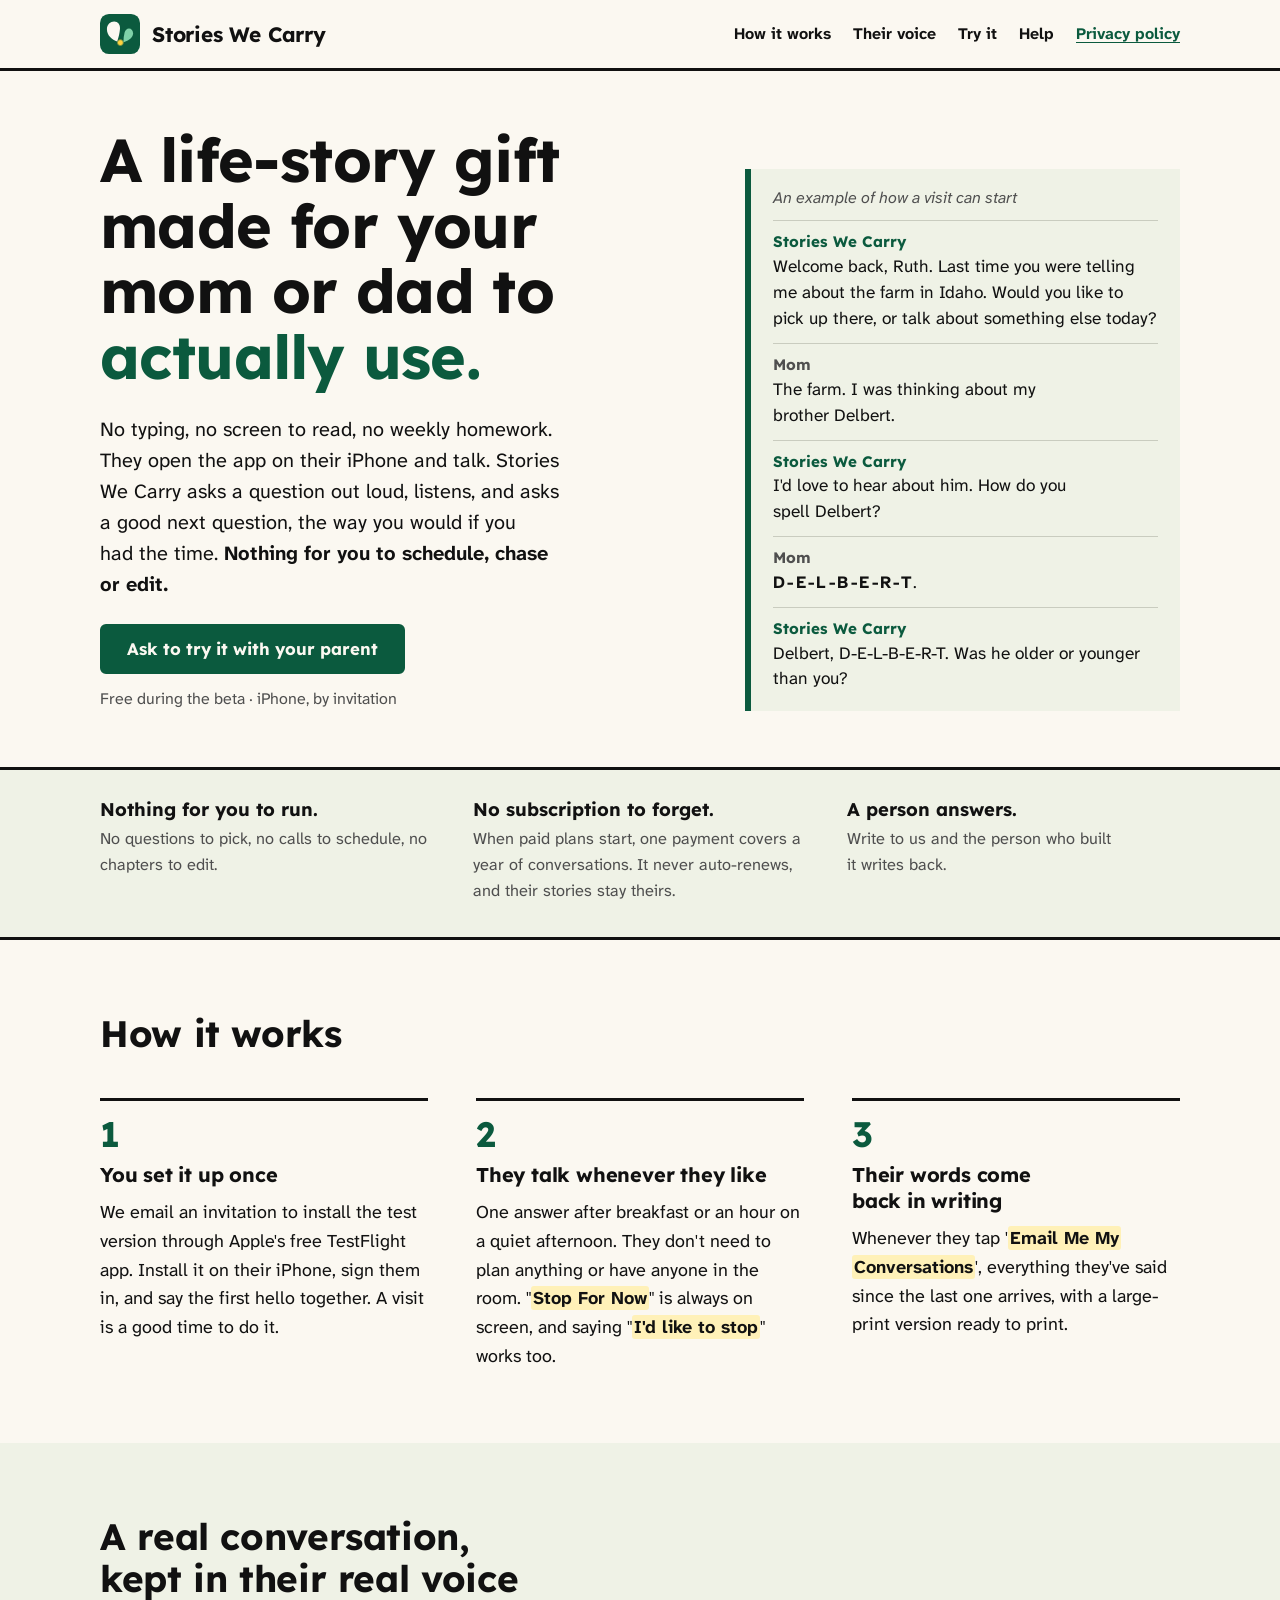
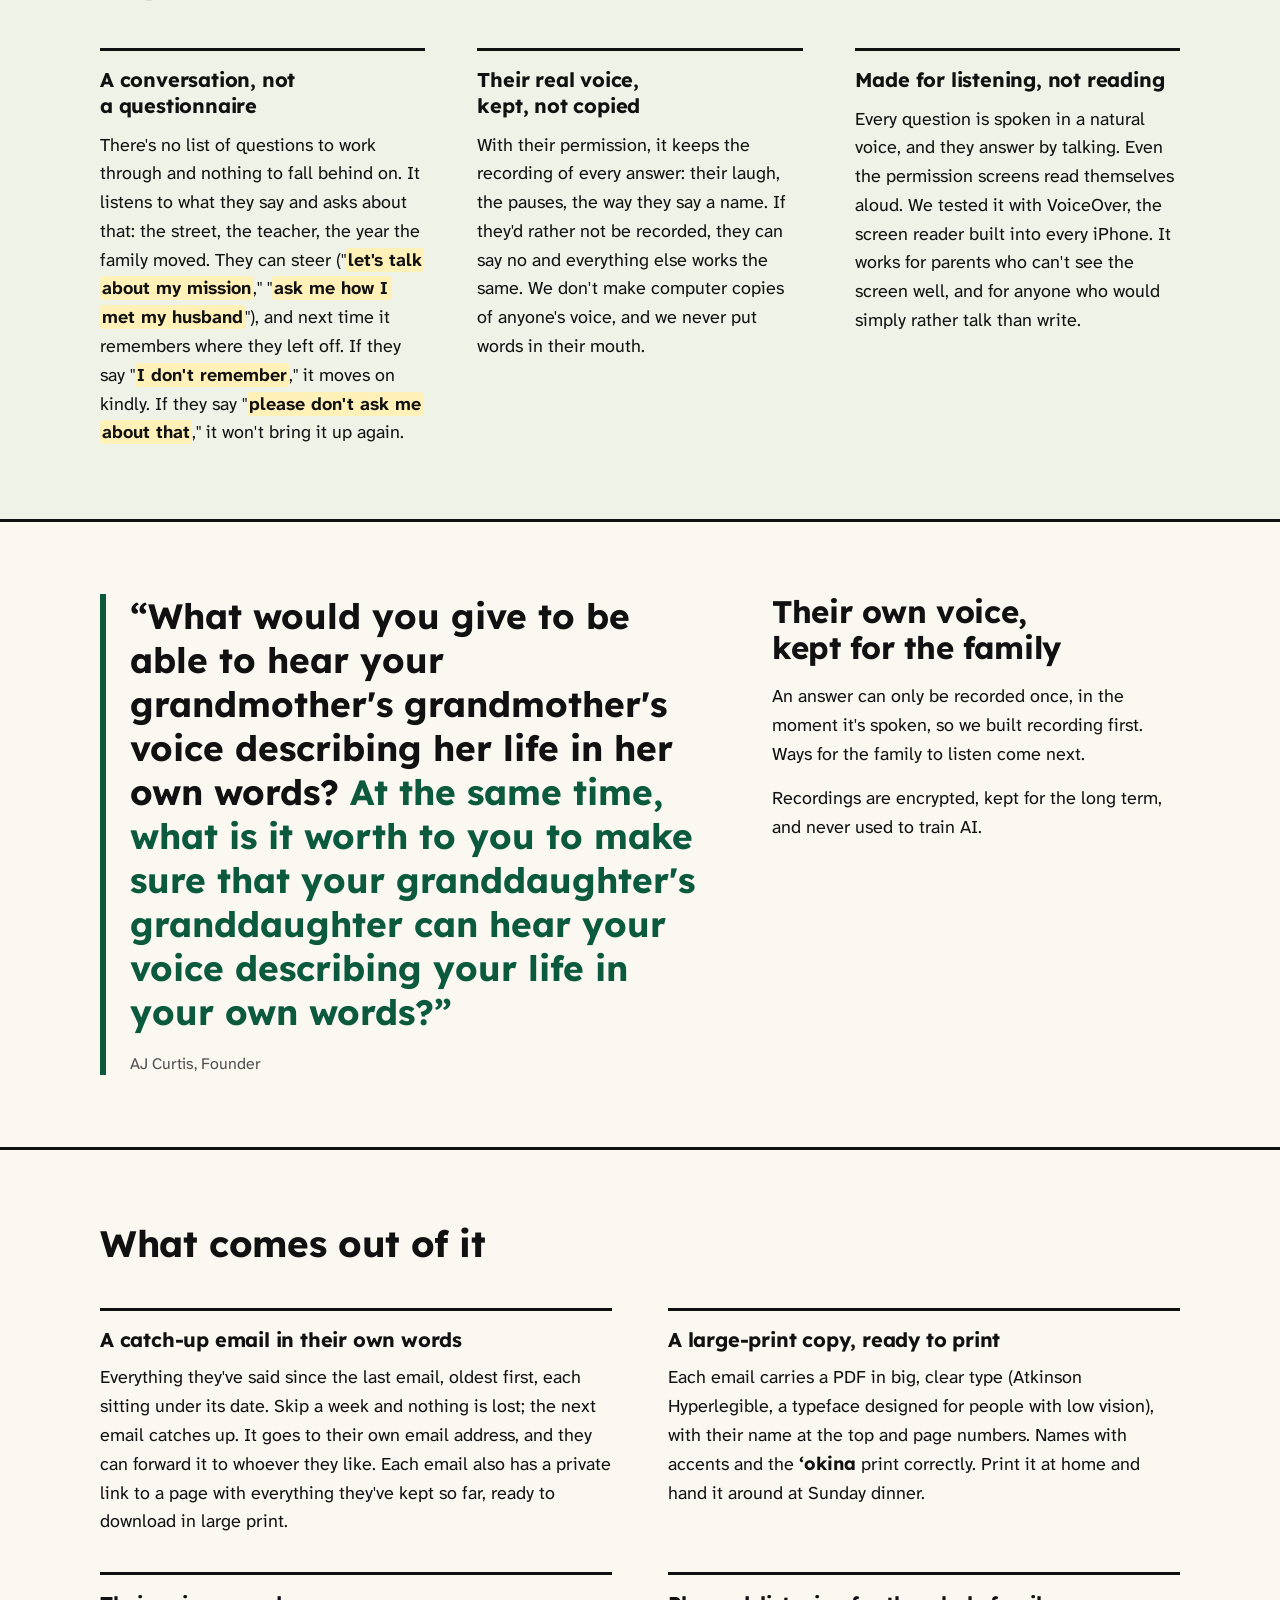
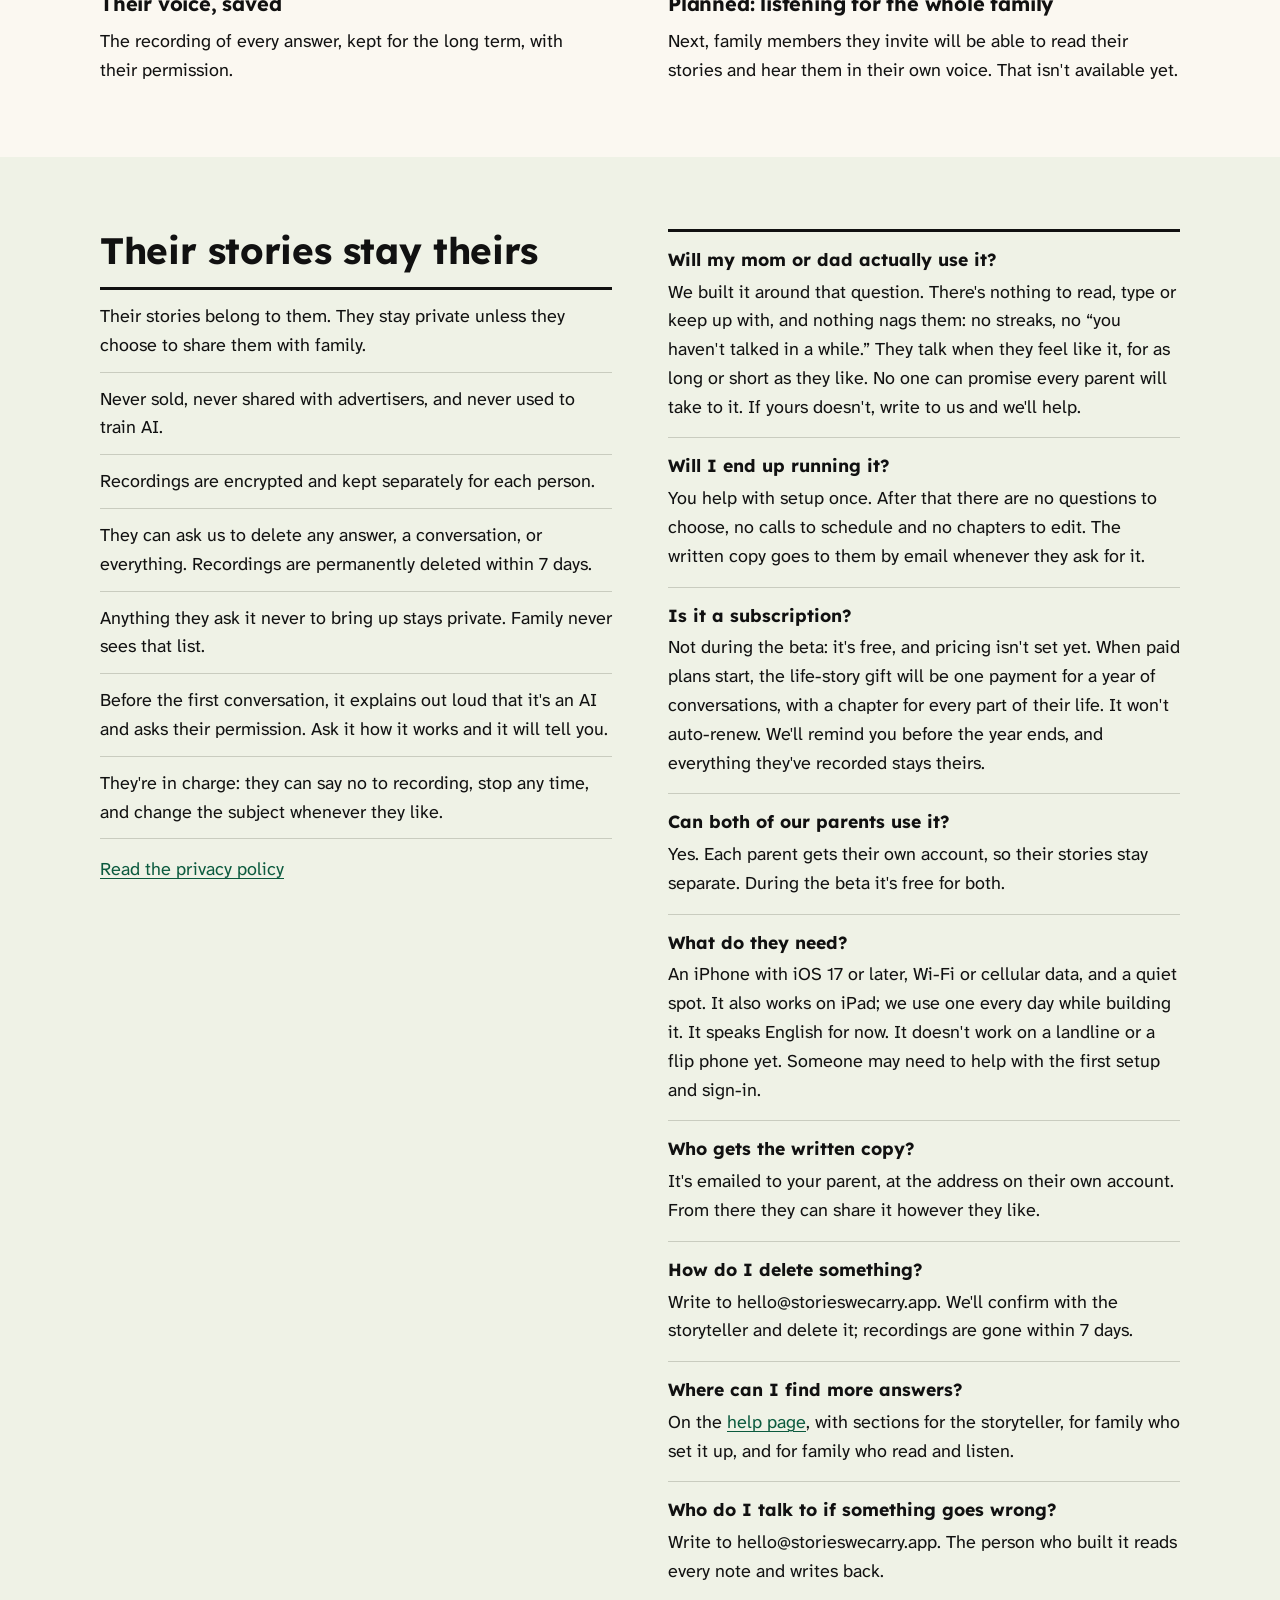
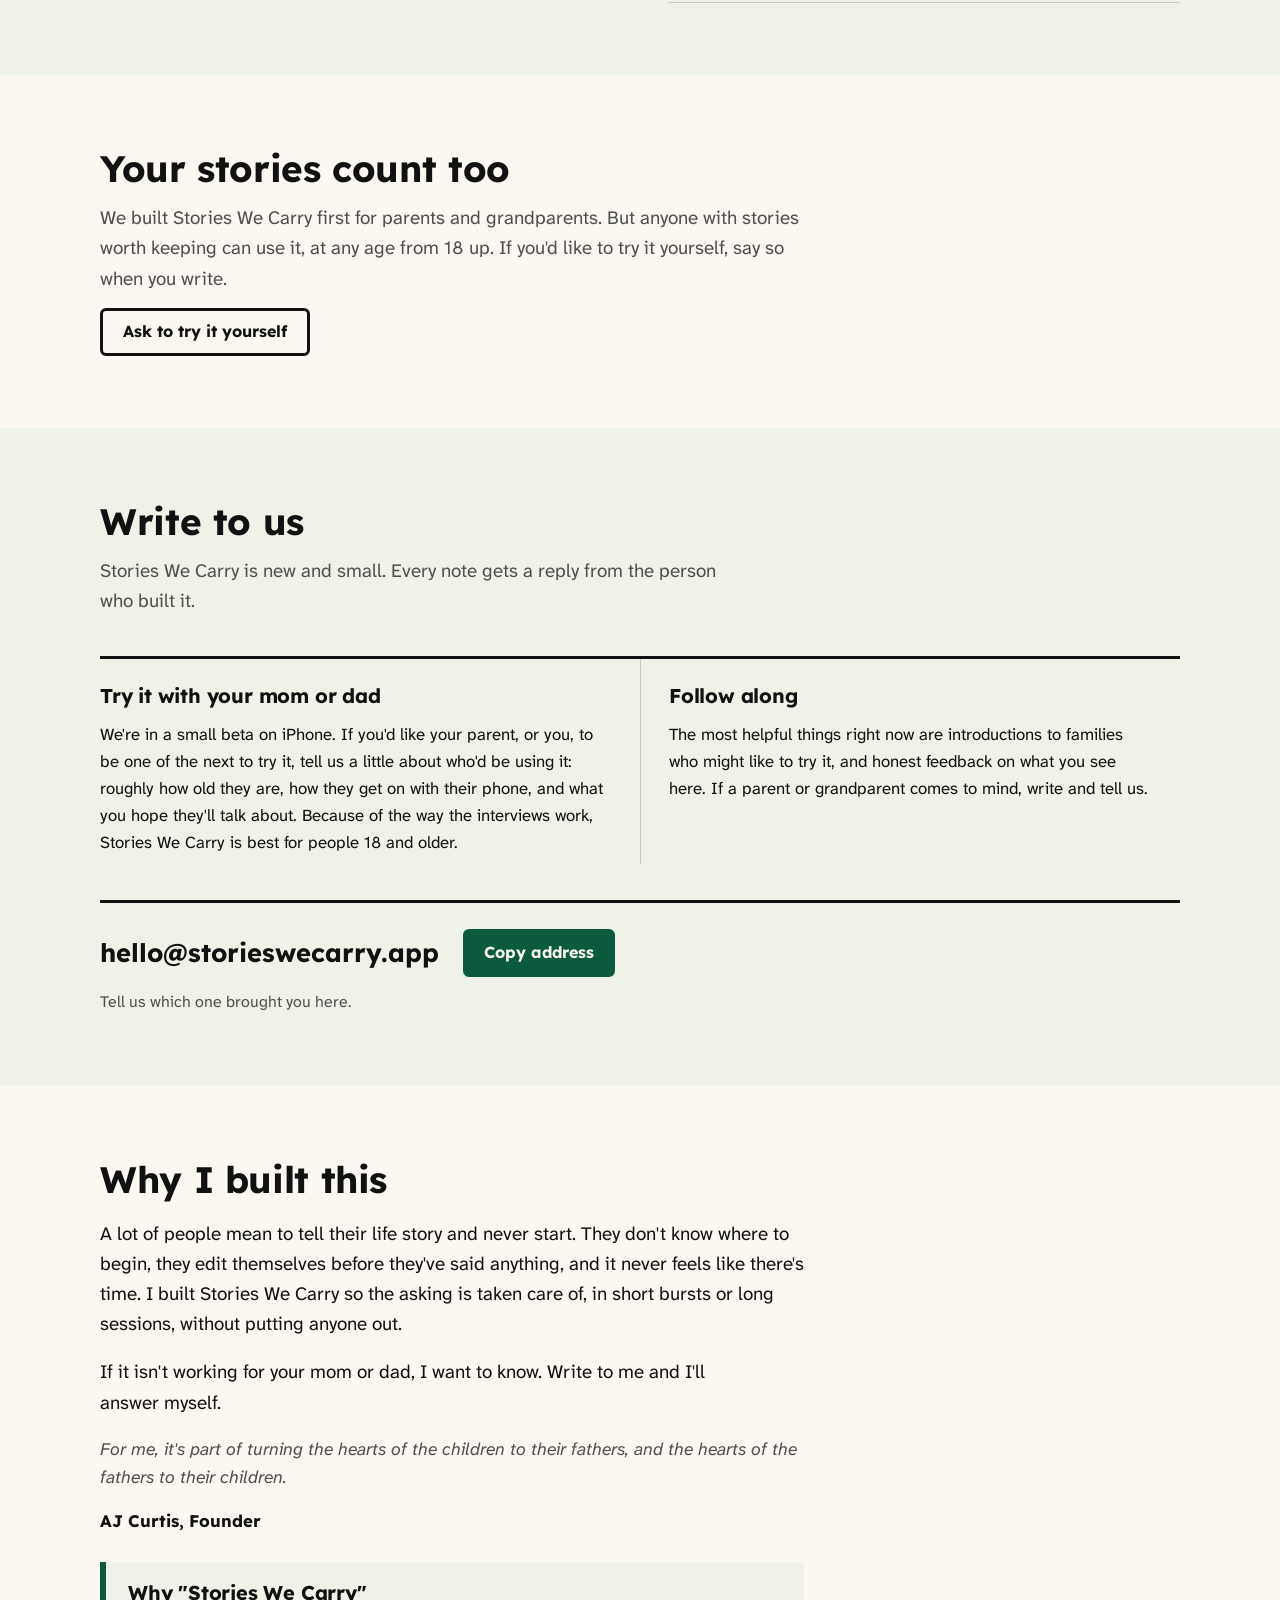
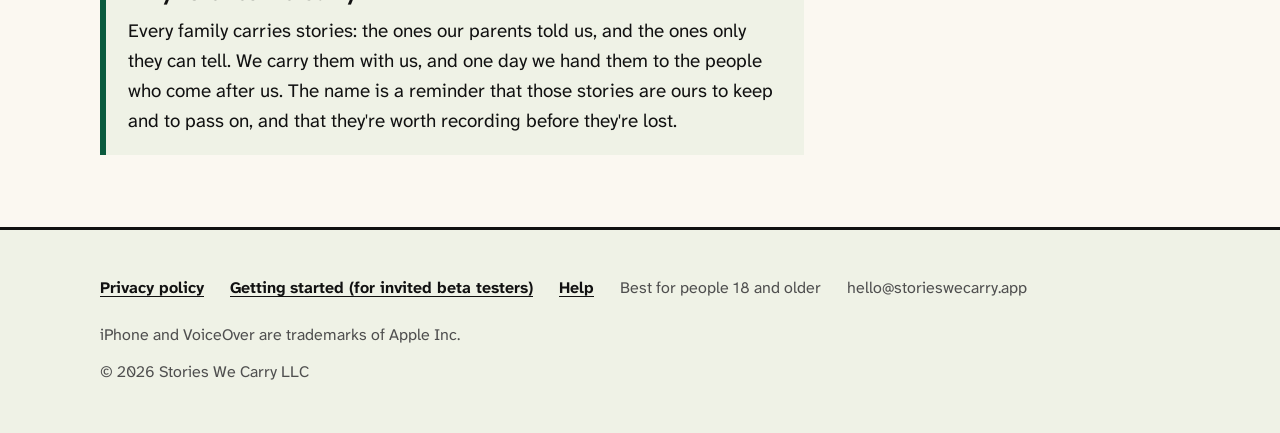
==== commit 51d5f827: "Add a /help page (storytellers, family who set it up, family who read and listen); Help in nav and f" ====
--- a/index.html
+++ b/index.html
@@ -188,6 +188,7 @@
           <li><a href="#how">How it works</a></li>
           <li><a href="#voice">Their voice</a></li>
           <li><a href="#try-it">Try it</a></li>
+          <li><a href="https://storieswecarry.app/help/">Help</a></li>
           <li><a class="privacy" href="https://storieswecarry.app/privacy/">Privacy policy</a></li>
         </ul>
       </nav>
@@ -324,6 +325,7 @@
         <div><dt>What do they need?</dt><dd><p>An iPhone with iOS 17 or later, Wi-Fi or cellular data, and a quiet spot. It also works on iPad; we use one every day while building it. It speaks English for now. It doesn't work on a landline or a flip phone yet. Someone may need to help with the first setup and sign-in.</p></dd></div>
         <div><dt>Who gets the written copy?</dt><dd><p>It's emailed to your parent, at the address on their own account. From there they can share it however they like.</p></dd></div>
         <div><dt>How do I delete something?</dt><dd><p>Write to hello@storieswecarry.app. We'll confirm with the storyteller and delete it; recordings are gone within 7 days.</p></dd></div>
+        <div><dt>Where can I find more answers?</dt><dd><p>On the <a href="https://storieswecarry.app/help/">help page</a>, with sections for the storyteller, for family who set it up, and for family who read and listen.</p></dd></div>
         <div><dt>Who do I talk to if something goes wrong?</dt><dd><p>Write to hello@storieswecarry.app. The person who built it reads every note and writes back.</p></dd></div>
       </dl>
     </div>
@@ -385,6 +387,7 @@
     <ul>
       <li><a href="https://storieswecarry.app/privacy/">Privacy policy</a></li>
       <li><a href="https://storieswecarry.app/start/">Getting started (for invited beta testers)</a></li>
+      <li><a href="https://storieswecarry.app/help/">Help</a></li>
       <li>Best for people 18 and older</li>
       <li>hello@storieswecarry.app</li>
     </ul>
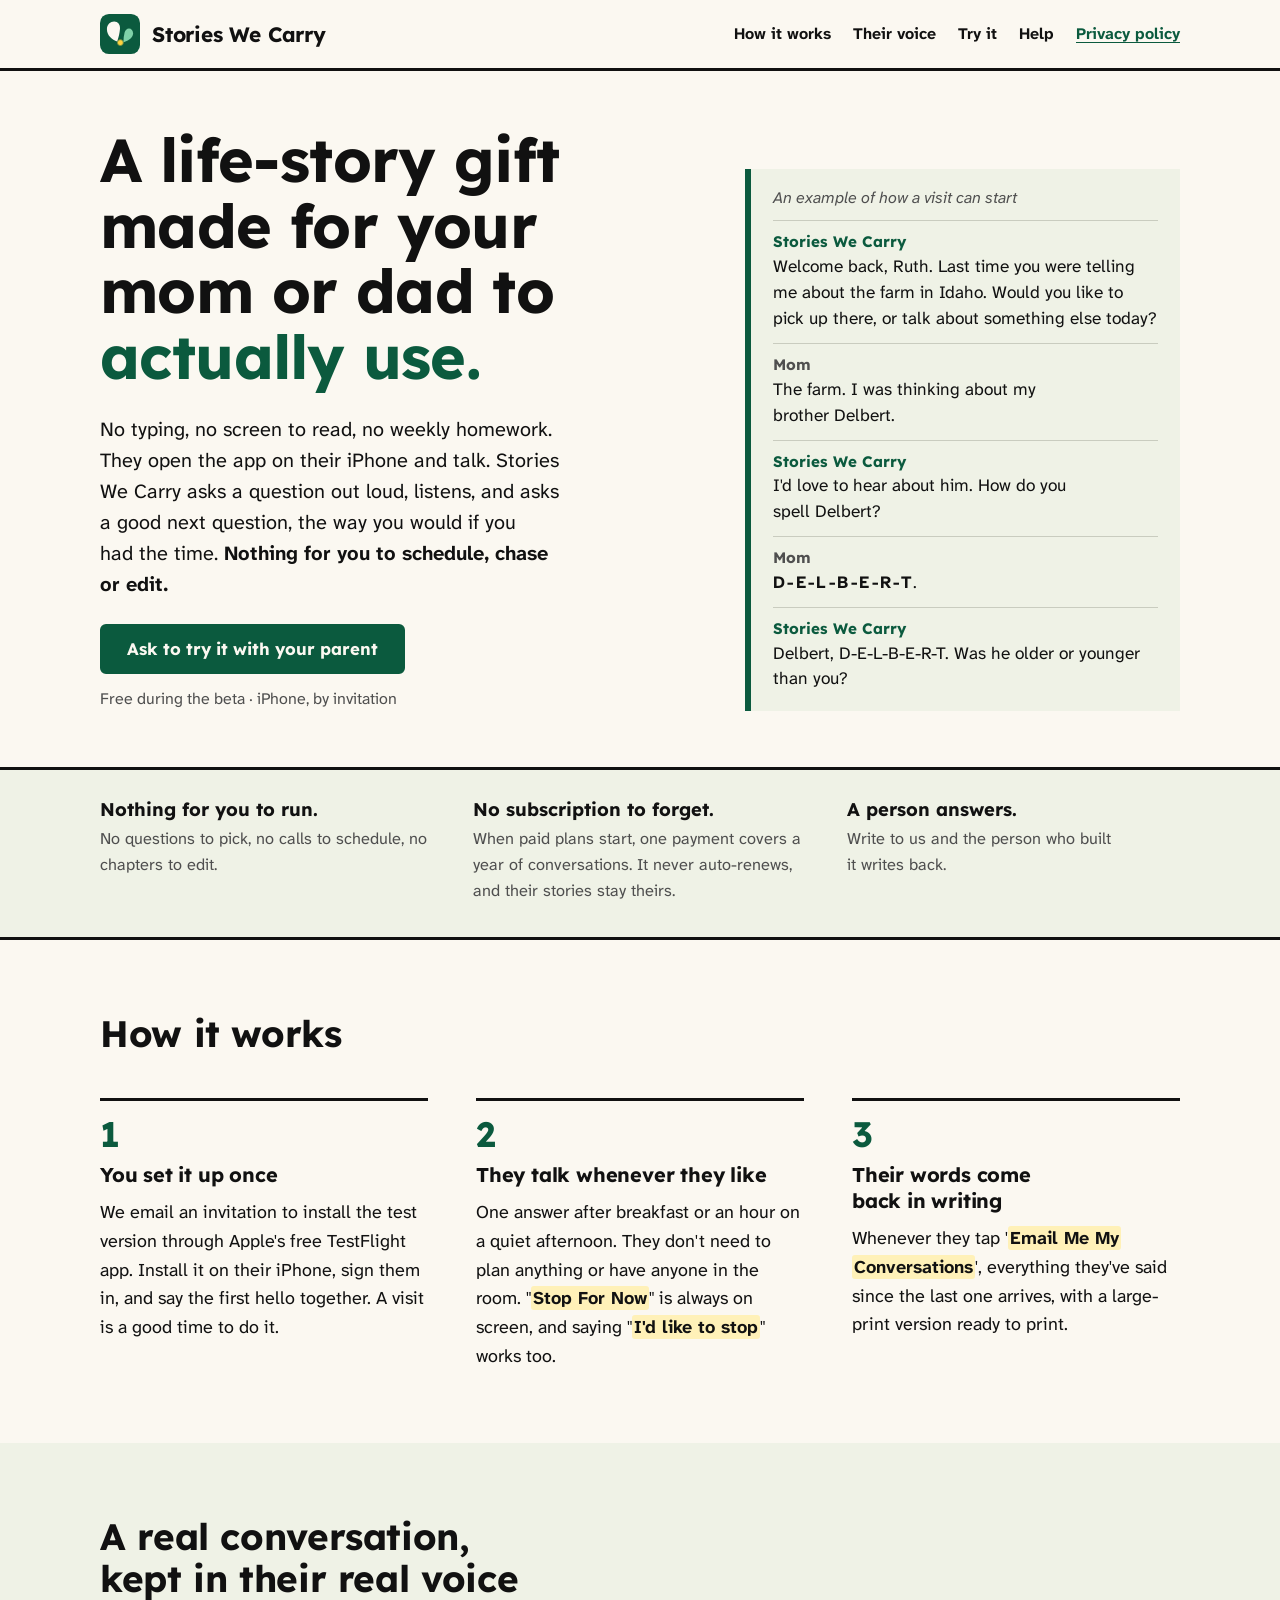
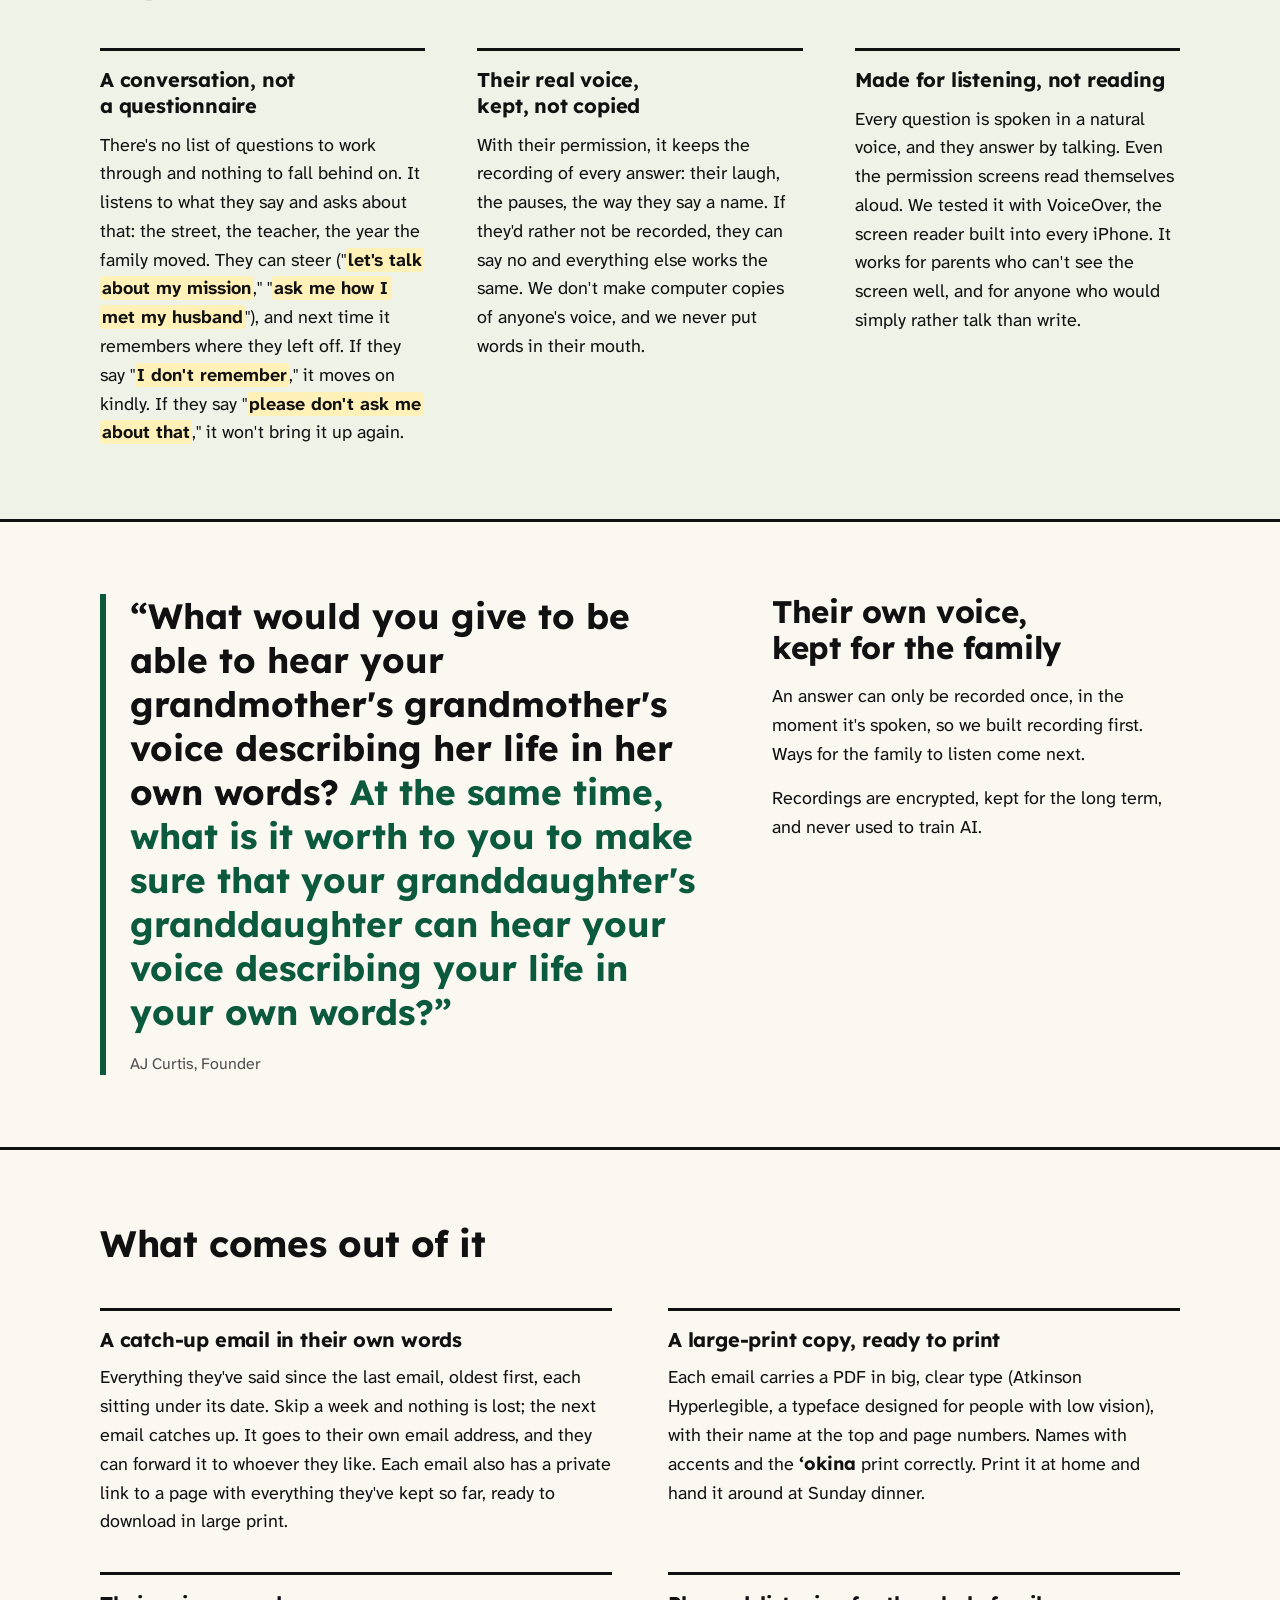
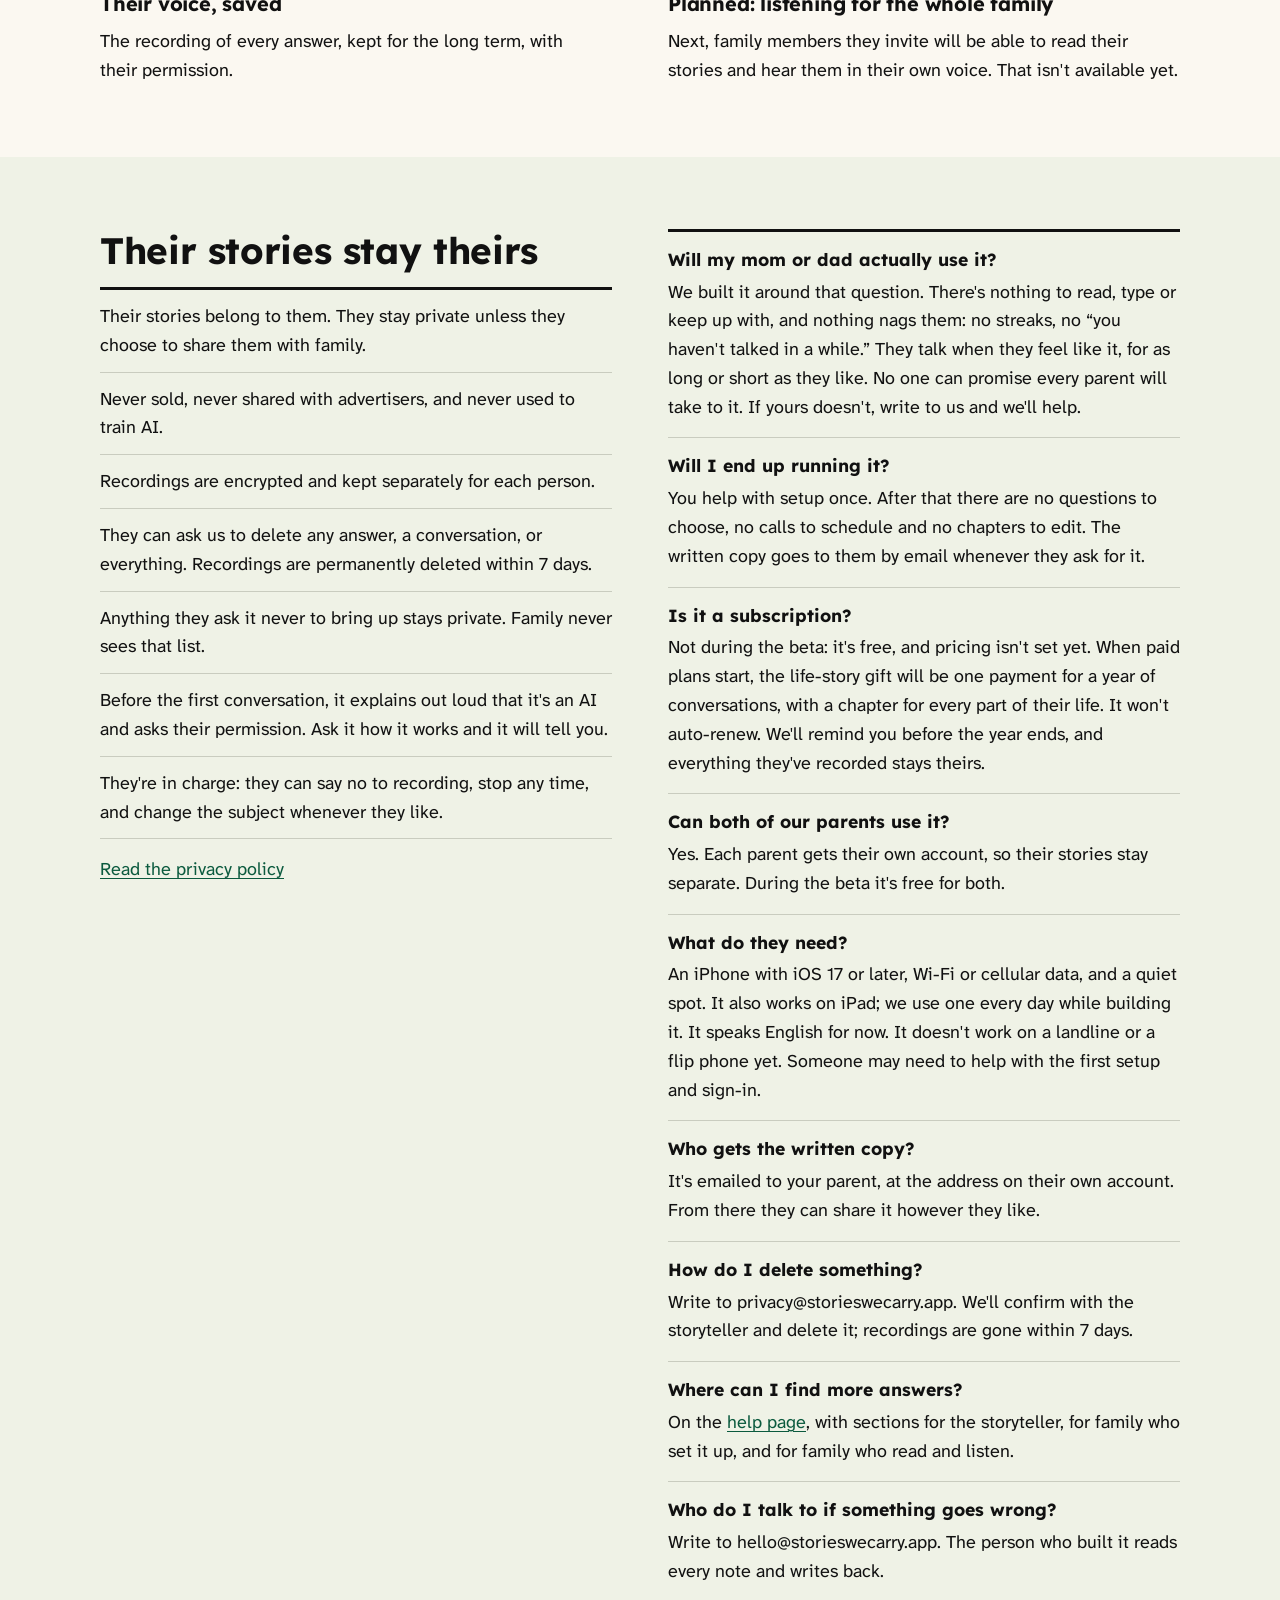
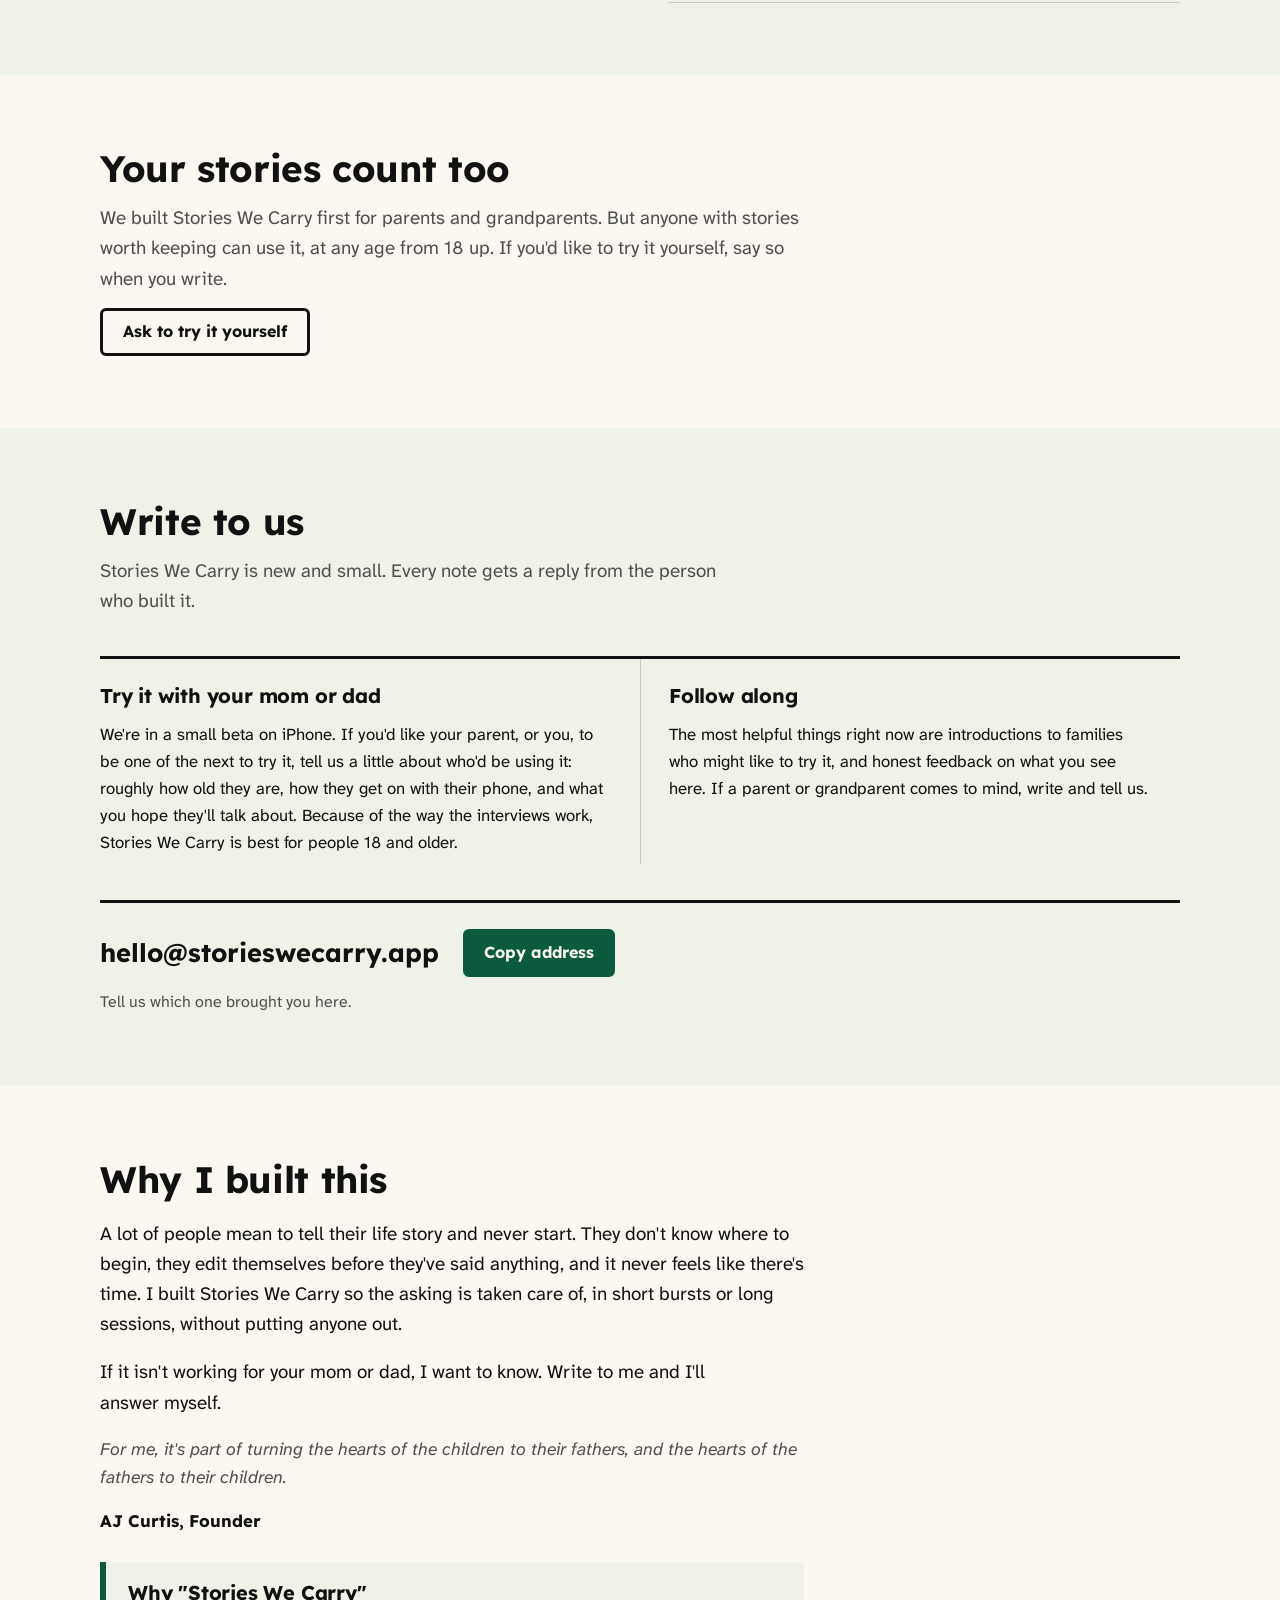
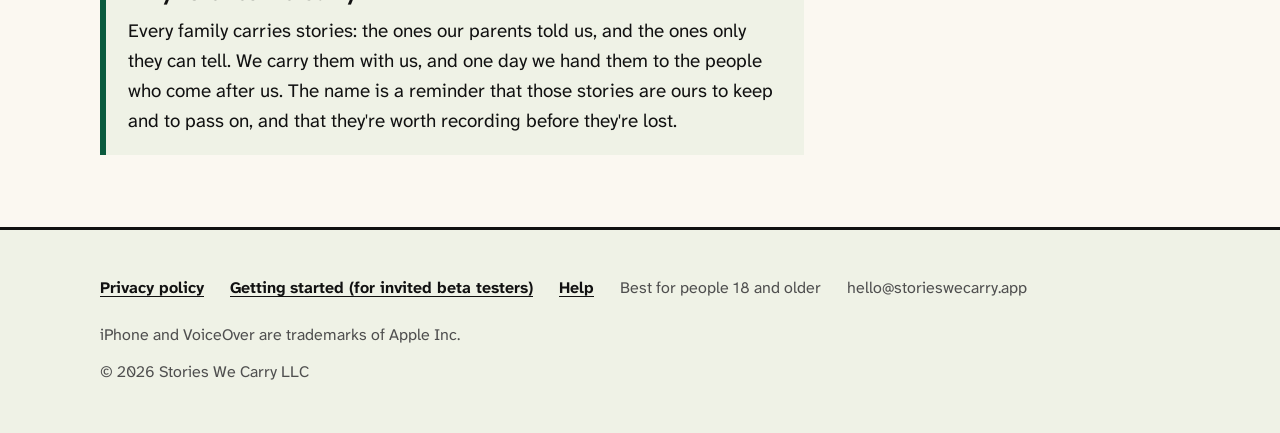
==== commit fd41aeea: "landing FAQ: deletion requests go to privacy@ (HD1) Co-Authored-By: Claude Opus 5.5 <noreply@anthrop" ====
--- a/index.html
+++ b/index.html
@@ -324,7 +324,7 @@
         <div><dt>Can both of our parents use it?</dt><dd><p>Yes. Each parent gets their own account, so their stories stay separate. During the beta it's free for both.</p></dd></div>
         <div><dt>What do they need?</dt><dd><p>An iPhone with iOS 17 or later, Wi-Fi or cellular data, and a quiet spot. It also works on iPad; we use one every day while building it. It speaks English for now. It doesn't work on a landline or a flip phone yet. Someone may need to help with the first setup and sign-in.</p></dd></div>
         <div><dt>Who gets the written copy?</dt><dd><p>It's emailed to your parent, at the address on their own account. From there they can share it however they like.</p></dd></div>
-        <div><dt>How do I delete something?</dt><dd><p>Write to hello@storieswecarry.app. We'll confirm with the storyteller and delete it; recordings are gone within 7 days.</p></dd></div>
+        <div><dt>How do I delete something?</dt><dd><p>Write to privacy@storieswecarry.app. We'll confirm with the storyteller and delete it; recordings are gone within 7 days.</p></dd></div>
         <div><dt>Where can I find more answers?</dt><dd><p>On the <a href="https://storieswecarry.app/help/">help page</a>, with sections for the storyteller, for family who set it up, and for family who read and listen.</p></dd></div>
         <div><dt>Who do I talk to if something goes wrong?</dt><dd><p>Write to hello@storieswecarry.app. The person who built it reads every note and writes back.</p></dd></div>
       </dl>
